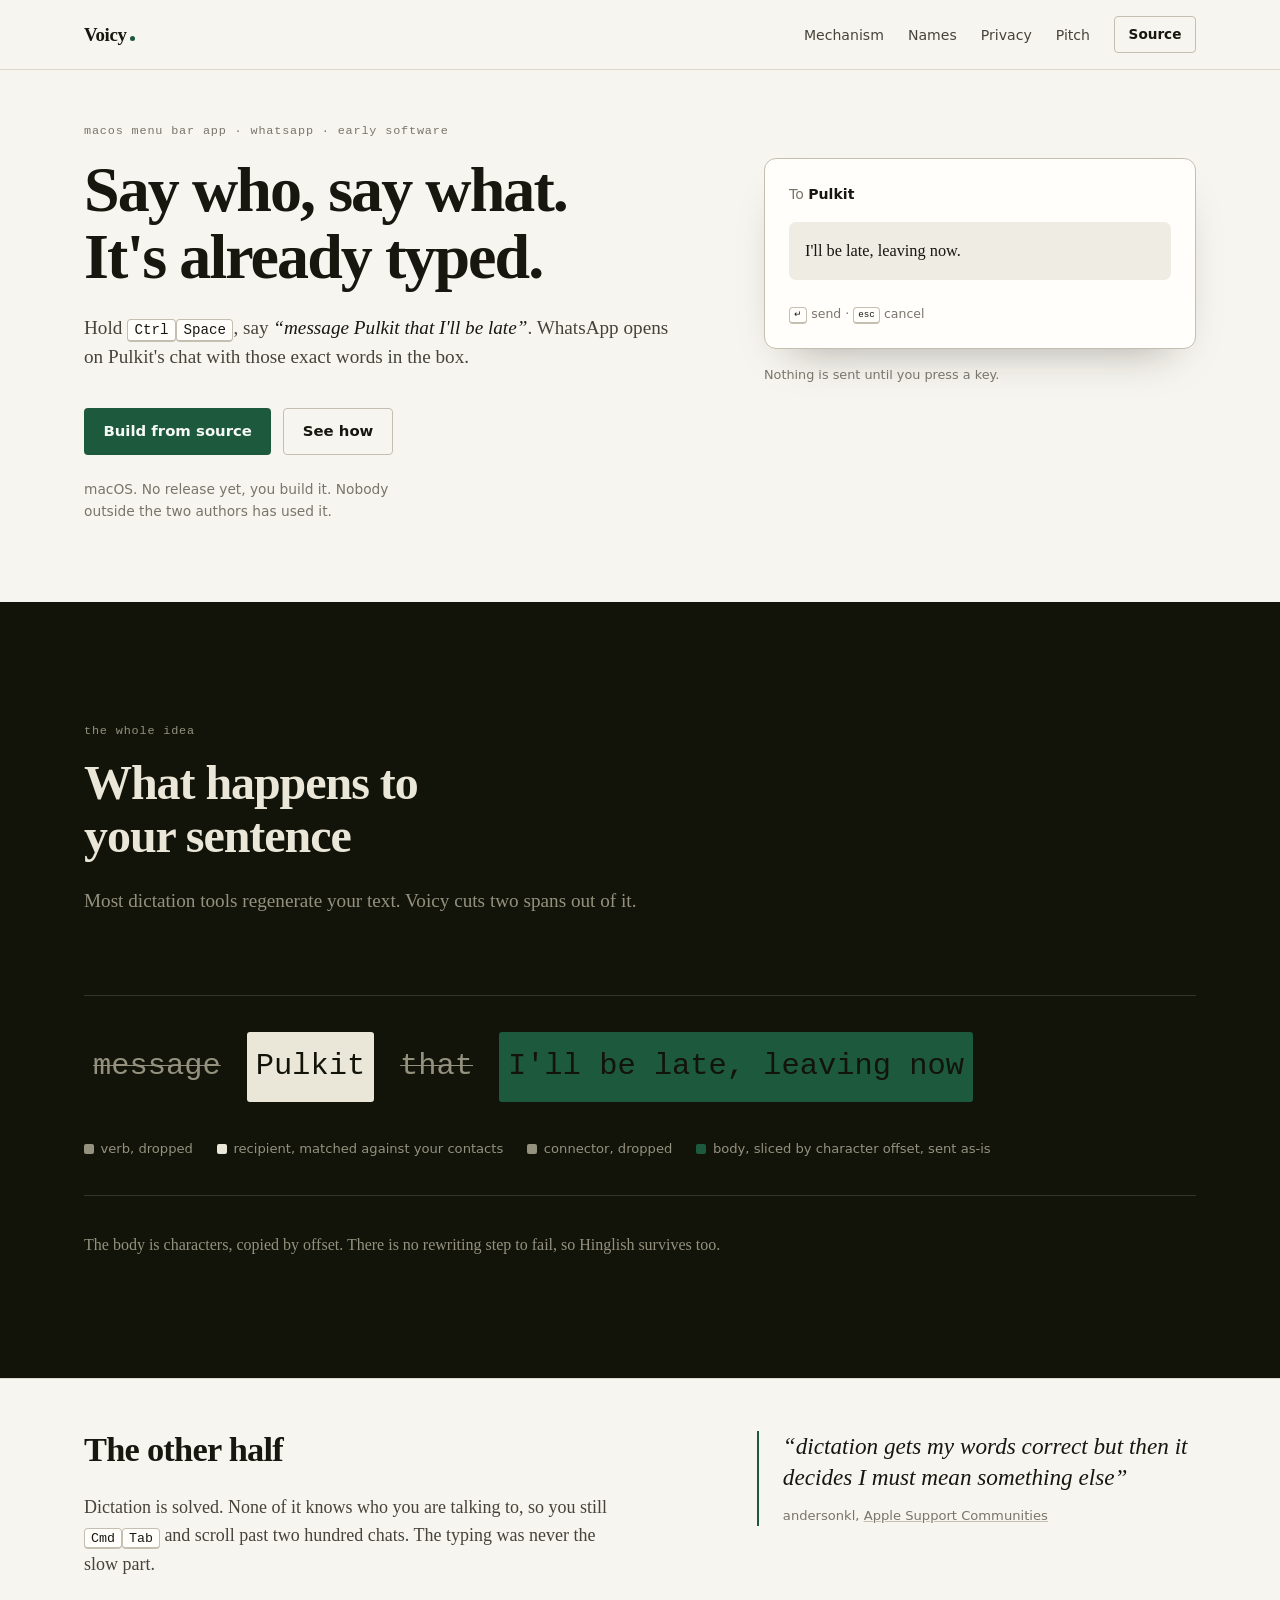
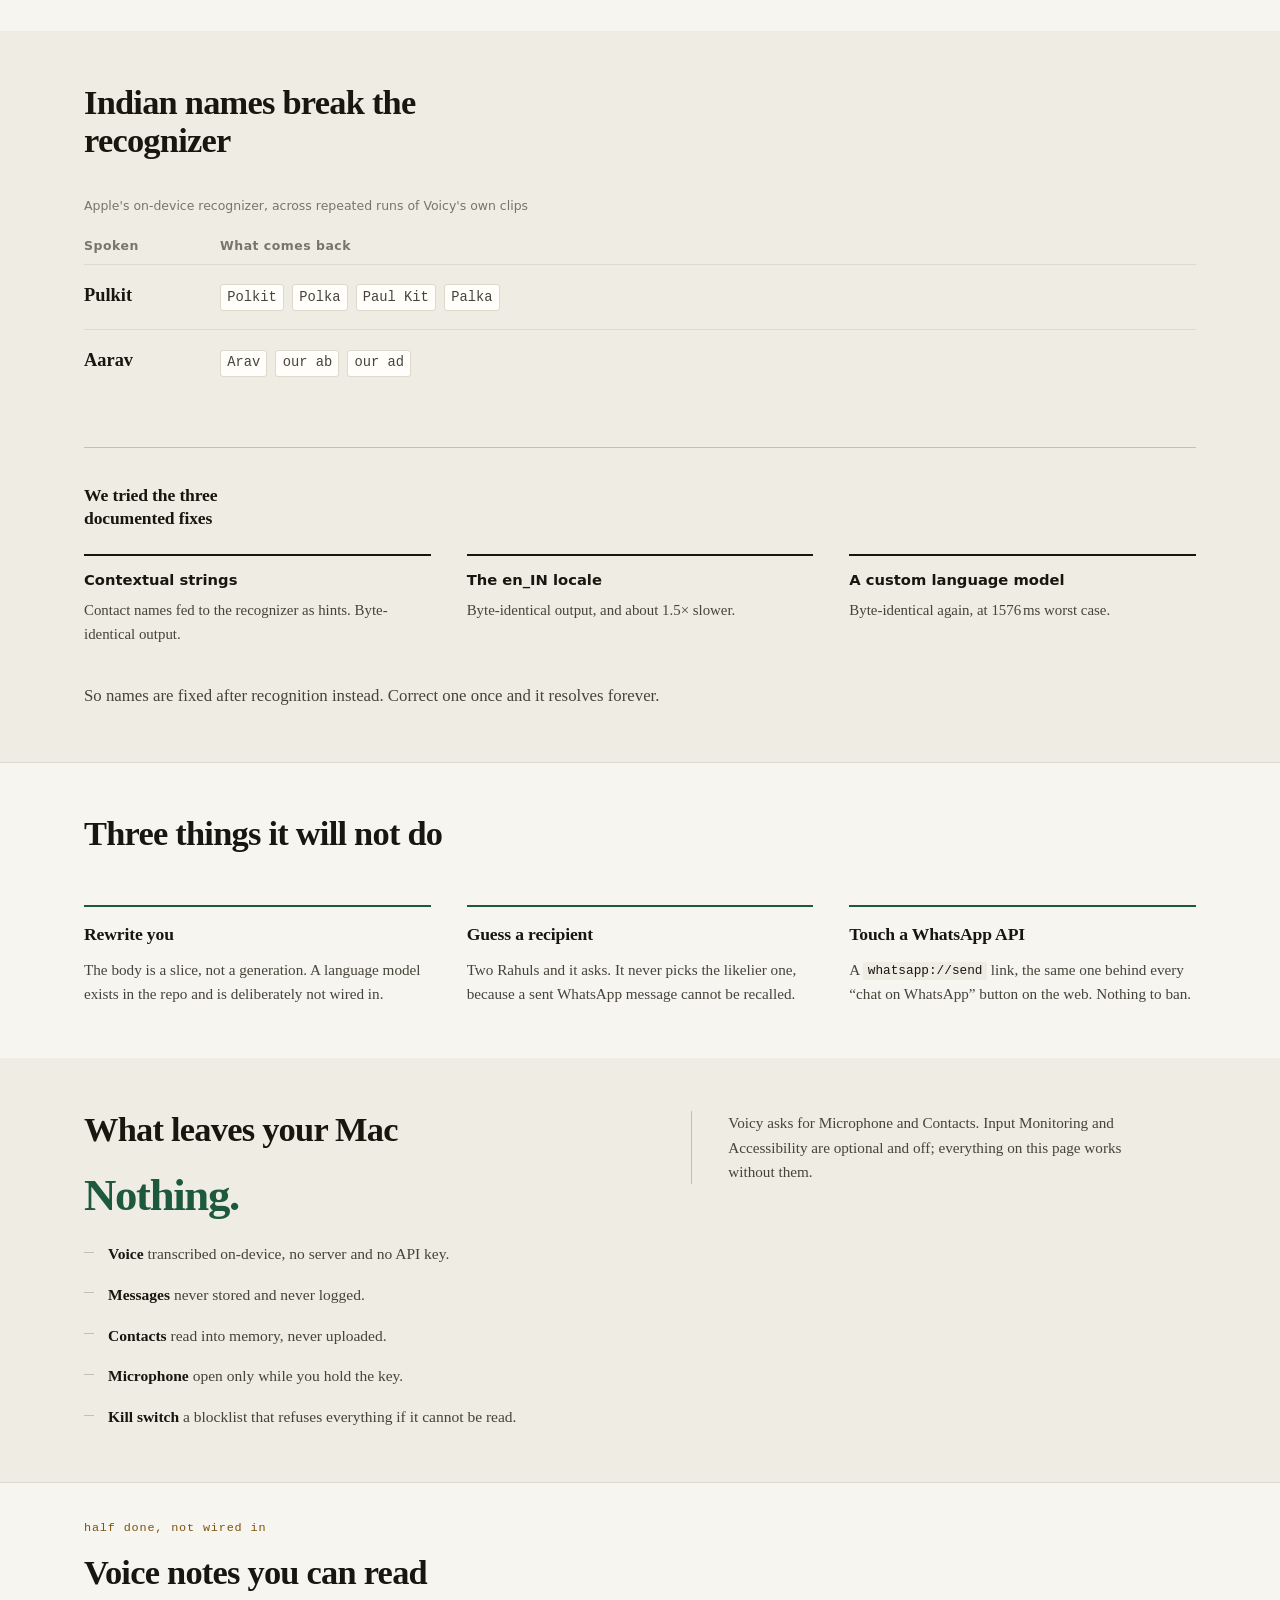
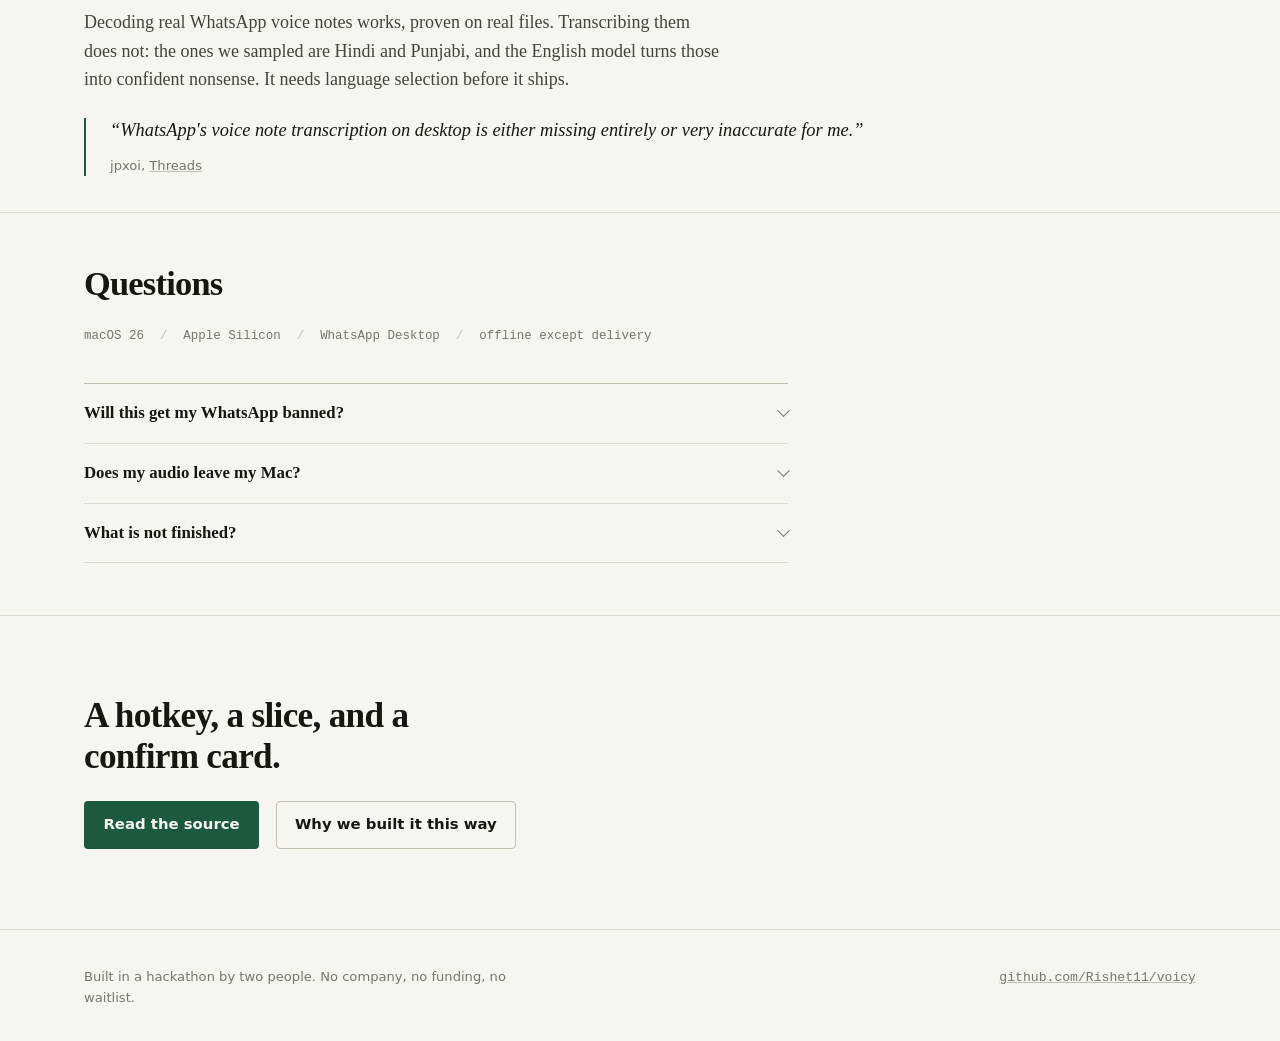
==== landing/index.html @ 2b9d2450 "landing: cut copy to budget, tighten type, harden narrow widths" ====
<!doctype html>
<html lang="en">
<head>
<meta charset="utf-8">
<meta name="viewport" content="width=device-width, initial-scale=1">
<title>Voicy: say who and what, and it is typed in WhatsApp</title>
<meta name="description" content="Hold Ctrl+Space, say who and what. WhatsApp opens with your exact words in the right chat. On-device, your words never rewritten, no WhatsApp API. macOS, open source, early.">
<link rel="stylesheet" href="styles.css">
</head>
<body>
<a class="skip-link" href="#main">Skip to main content</a>

<header class="site-header">
  <nav class="nav wrap" aria-label="Primary">
    <a class="brand" href="#top">Voicy<span class="brand-dot"></span></a>
    <ul class="nav-links">
      <li><a href="#slice">Mechanism</a></li>
      <li><a href="#names">Names</a></li>
      <li><a href="#privacy">Privacy</a></li>
      <li><a href="pitch.html">Pitch</a></li>
    </ul>
    <a class="btn btn-ghost nav-cta" href="https://github.com/Rishet11/voicy">Source</a>
  </nav>
</header>

<main id="main">

  <!-- ============ HERO ============ -->
  <section class="hero" id="top">
    <div class="wrap hero-grid">
      <div class="hero-text">
        <p class="eyebrow">macOS menu bar app &middot; WhatsApp &middot; early software</p>
        <h1>Say who, say what.<br>It's already typed.</h1>
        <p class="lede">Hold <kbd>Ctrl</kbd><kbd>Space</kbd>, say <span class="said">&ldquo;message Pulkit that I'll be late&rdquo;</span>. WhatsApp opens on Pulkit's chat with those exact words in the box.</p>
        <div class="hero-ctas">
          <a class="btn btn-primary" href="https://github.com/Rishet11/voicy">Build from source</a>
          <a class="btn btn-ghost" href="#slice">See how</a>
        </div>
        <p class="fineprint">macOS. No release yet, you build it. Nobody outside the two authors has used it.</p>
      </div>

      <figure class="hero-visual">
        <div class="card confirm-card">
          <p class="confirm-to">To <strong>Pulkit</strong></p>
          <p class="confirm-body">I'll be late, leaving now.</p>
          <p class="confirm-keys"><kbd>&crarr;</kbd> send <span aria-hidden="true">&middot;</span> <kbd>esc</kbd> cancel</p>
        </div>
        <figcaption>Nothing is sent until you press a key.</figcaption>
      </figure>
    </div>
  </section>

  <!-- ============ THE BIG ONE: the slicing mechanism ============ -->
  <section class="slice" id="slice" aria-labelledby="slice-h">
    <div class="wrap">
      <p class="eyebrow eyebrow-inv">the whole idea</p>
      <h2 id="slice-h">What happens to your sentence</h2>
      <p class="lede lede-inv">Most dictation tools regenerate your text. Voicy cuts two spans out of it.</p>

      <div class="tape" role="img" aria-label="Transcript of the spoken sentence, message Pulkit that I'll be late leaving now. The word 'message' is marked as the verb, 'Pulkit' as the recipient, 'that' as the connector, and 'I'll be late, leaving now' as the message body sliced verbatim.">
        <div class="tape-line">
          <span class="tok tok-verb">message</span>
          <span class="tok tok-name">Pulkit</span>
          <span class="tok tok-conn">that</span>
          <span class="tok tok-body">I'll be late, leaving now</span>
        </div>
        <div class="tape-legend">
          <span><i class="sw sw-verb"></i>verb, dropped</span>
          <span><i class="sw sw-name"></i>recipient, matched against your contacts</span>
          <span><i class="sw sw-conn"></i>connector, dropped</span>
          <span><i class="sw sw-body"></i>body, sliced by character offset, sent as-is</span>
        </div>
      </div>

      <p class="slice-note">The body is characters, copied by offset. There is no rewriting step to fail, so Hinglish survives too.</p>
    </div>
  </section>

  <!-- ============ Problem ============ -->
  <section class="section" id="why" aria-labelledby="why-h">
    <div class="wrap two-col">
      <div>
        <h2 id="why-h">The other half</h2>
        <p>Dictation is solved. None of it knows who you are talking to, so you still <kbd>Cmd</kbd><kbd>Tab</kbd> and scroll past two hundred chats. The typing was never the slow part.</p>
      </div>
      <blockquote class="quote">
        <p>&ldquo;dictation gets my words correct but then it decides I must mean something else&rdquo;</p>
        <cite>andersonkl, <a href="https://discussions.apple.com/thread/251793781">Apple Support Communities</a></cite>
      </blockquote>
    </div>
  </section>

  <!-- ============ Names: the honest engineering section ============ -->
  <section class="section section-paper" id="names" aria-labelledby="names-h">
    <div class="wrap">
      <h2 id="names-h">Indian names break the recognizer</h2>

      <table class="mangle">
        <caption>Apple's on-device recognizer, across repeated runs of Voicy's own clips</caption>
        <thead>
          <tr><th scope="col">Spoken</th><th scope="col">What comes back</th></tr>
        </thead>
        <tbody>
          <tr><th scope="row">Pulkit</th><td><span class="wrong">Polkit</span> <span class="wrong">Polka</span> <span class="wrong">Paul Kit</span> <span class="wrong">Palka</span></td></tr>
          <tr><th scope="row">Aarav</th><td><span class="wrong">Arav</span> <span class="wrong">our ab</span> <span class="wrong">our ad</span></td></tr>
        </tbody>
      </table>

      <div class="tried">
        <h3>We tried the three documented fixes</h3>
        <ol class="tried-list">
          <li>
            <span class="tried-name">Contextual strings</span>
            <p>Contact names fed to the recognizer as hints. Byte-identical output.</p>
          </li>
          <li>
            <span class="tried-name">The en_IN locale</span>
            <p>Byte-identical output, and about 1.5&#215; slower.</p>
          </li>
          <li>
            <span class="tried-name">A custom language model</span>
            <p>Byte-identical again, at 1576&#8239;ms worst case.</p>
          </li>
        </ol>
        <p class="tried-verdict">So names are fixed after recognition instead. Correct one once and it resolves forever.</p>
      </div>
    </div>
  </section>

  <!-- ============ Three rules ============ -->
  <section class="section" id="rules" aria-labelledby="rules-h">
    <div class="wrap">
      <h2 id="rules-h">Three things it will not do</h2>
    </div>
    <div class="wrap rules">
      <article class="rule">
        <h3>Rewrite you</h3>
        <p>The body is a slice, not a generation. A language model exists in the repo and is deliberately not wired in.</p>
      </article>
      <article class="rule">
        <h3>Guess a recipient</h3>
        <p>Two Rahuls and it asks. It never picks the likelier one, because a sent WhatsApp message cannot be recalled.</p>
      </article>
      <article class="rule">
        <h3>Touch a WhatsApp API</h3>
        <p>A <code>whatsapp://send</code> link, the same one behind every &ldquo;chat on WhatsApp&rdquo; button on the web. Nothing to ban.</p>
      </article>
    </div>
  </section>

  <!-- ============ Privacy ============ -->
  <section class="section section-paper" id="privacy" aria-labelledby="privacy-h">
    <div class="wrap two-col two-col-wide">
      <div>
        <h2 id="privacy-h">What leaves your Mac</h2>
        <p class="answer">Nothing.</p>
        <ul class="facts">
          <li><strong>Voice</strong> transcribed on-device, no server and no API key.</li>
          <li><strong>Messages</strong> never stored and never logged.</li>
          <li><strong>Contacts</strong> read into memory, never uploaded.</li>
          <li><strong>Microphone</strong> open only while you hold the key.</li>
          <li><strong>Kill switch</strong> a blocklist that refuses everything if it cannot be read.</li>
        </ul>
      </div>
      <div class="perms">
        <p class="perm-note">Voicy asks for Microphone and Contacts. Input Monitoring and Accessibility are optional and off; everything on this page works without them.</p>
      </div>
    </div>
  </section>

  <!-- ============ Voice notes: honest status ============ -->
  <section class="section section-narrow" id="voicenotes" aria-labelledby="vn-h">
    <div class="wrap">
      <p class="eyebrow eyebrow-warn">half done, not wired in</p>
      <h2 id="vn-h">Voice notes you can read</h2>
      <p>Decoding real WhatsApp voice notes works, proven on real files. Transcribing them does not: the ones we sampled are Hindi and Punjabi, and the English model turns those into confident nonsense. It needs language selection before it ships.</p>
      <blockquote class="quote quote-inline">
        <p>&ldquo;WhatsApp's voice note transcription on desktop is either missing entirely or very inaccurate for me.&rdquo;</p>
        <cite>jpxoi, <a href="https://www.threads.com/@jpxoi/post/DUEcd-7DDGL/whats-app-voice-note-transcription-on-desktop-is-either-missing-entirely-or">Threads</a></cite>
      </blockquote>
    </div>
  </section>

  <!-- ============ FAQ ============ -->
  <section class="section" id="faq" aria-labelledby="faq-h">
    <div class="wrap">
      <h2 id="faq-h">Questions</h2>
      <p class="spec"><span>macOS 26</span><span>Apple Silicon</span><span>WhatsApp Desktop</span><span>offline except delivery</span></p>
      <div class="faq">
        <details>
          <summary>Will this get my WhatsApp banned?<span class="chev" aria-hidden="true"></span></summary>
          <div class="faq-a"><p>No API is involved, so there is nothing to detect as automation. From WhatsApp's side, a person opened the app and pressed a key.</p></div>
        </details>
        <details>
          <summary>Does my audio leave my Mac?<span class="chev" aria-hidden="true"></span></summary>
          <div class="faq-a"><p>No. On-device Speech framework, no server and no upload step in the code. The repo is open, so you can check.</p></div>
        </details>
        <details>
          <summary>What is not finished?<span class="chev" aria-hidden="true"></span></summary>
          <div class="faq-a"><p>Auto-send, the ambiguous-contact picker, the edit shortcut and the hold-to-talk key have code and tests but have never been run end to end by a human. Voice notes decode but are not wired in. The <a href="pitch.html#unproven">pitch page</a> lists all of it.</p></div>
        </details>
      </div>
    </div>
  </section>

  <section class="closer">
    <div class="wrap">
      <p class="closer-line">A hotkey, a slice, and a confirm card.</p>
      <a class="btn btn-primary" href="https://github.com/Rishet11/voicy">Read the source</a>
      <a class="btn btn-ghost" href="pitch.html">Why we built it this way</a>
    </div>
  </section>
</main>

<footer class="site-footer">
  <div class="wrap footer-inner">
    <p>Built in a hackathon by two people. No company, no funding, no waitlist.</p>
    <a href="https://github.com/Rishet11/voicy">github.com/Rishet11/voicy</a>
  </div>
</footer>
</body>
</html>
---- landing/styles.css ----
/* Voicy landing + pitch
   Self-contained. No CDN, no build step, no external font files.

   The one typographic idea:
     serif  = what a person wrote or said     (ui-serif -> New York on macOS)
     mono   = what the machine heard or measured
     sans   = interface chrome only (nav, buttons, labels)
   Nothing else gets to be decorative. */

*, *::before, *::after { box-sizing: border-box; }
html { -webkit-text-size-adjust: 100%; text-size-adjust: 100%; }
body, h1, h2, h3, h4, p, figure, figcaption, blockquote, dl, dd, ol, ul { margin: 0; }
ul, ol { padding: 0; list-style: none; }
img, svg { display: block; max-width: 100%; }
a { color: inherit; text-decoration: none; }
table { border-collapse: collapse; }

/* ---------------- tokens: complete light palette on bare :root ---------------- */
:root {
  --serif: ui-serif, "New York", Iowan Old Style, Georgia, serif;
  --sans: -apple-system, BlinkMacSystemFont, "Segoe UI", system-ui, sans-serif;
  --mono: ui-monospace, SFMono-Regular, "SF Mono", Menlo, Consolas, monospace;

  --paper:      #f7f5ef;
  --paper-warm: #efece3;
  --card:       #fffefb;
  --ink:        #17160f;
  --ink-2:      #46443a;
  --ink-3:      #78756a;
  --rule:       #ddd9cd;
  --rule-2:     #c4bfb0;

  /* one accent, used for one thing: the words that came out of your mouth */
  --green:      #1d5a3d;
  --green-soft: #d9e8de;
  --on-green:   #f7f9f6;

  --amber:      #7a5410;
  --amber-soft: #f2e7d0;

  --dark:       #131409;
  --dark-2:     #1d1e12;
  --on-dark:    #eae7d9;
  --on-dark-2:  #94917f;

  --s1: .25rem; --s2: .5rem;  --s3: .75rem; --s4: 1rem;
  --s5: 1.5rem; --s6: 2.25rem; --s7: 3.25rem; --s8: 5rem; --s9: 7.5rem;

  --shell: 1160px;
  --measure: 33rem;
}

@media (prefers-color-scheme: dark) {
  :root {
    --paper:      #131409;
    --paper-warm: #191a10;
    --card:       #1e1f14;
    --ink:        #eceadd;
    --ink-2:      #bab7a7;
    --ink-3:      #8b8878;
    --rule:       #2f3023;
    --rule-2:     #454635;

    --green:      #74dda4;
    --green-soft: rgba(116, 221, 164, .14);
    --on-green:   #0b1610;

    --amber:      #dcb662;
    --amber-soft: rgba(220, 182, 98, .13);

    --dark:       #0b0c06;
    --dark-2:     #14150c;
    --on-dark:    #eae7d9;
    --on-dark-2:  #85826f;
  }
}

body {
  background: var(--paper);
  color: var(--ink);
  font-family: var(--serif);
  font-size: 18px;
  line-height: 1.6;
  -webkit-font-smoothing: antialiased;
}

.wrap {
  width: 100%;
  max-width: var(--shell);
  margin-inline: auto;
  padding-inline: var(--s5);
}

/* ---------------- type scale ---------------- */
h1, h2, h3 { font-family: var(--serif); font-weight: 600; line-height: 1.1; letter-spacing: -.015em; color: var(--ink); }

h1 { font-size: clamp(2.3rem, 5.6vw, 4rem); line-height: 1.04; letter-spacing: -.03em; }
h2 { font-size: clamp(1.6rem, 2.9vw, 2.15rem); letter-spacing: -.022em; max-width: 22ch; }
h3 { font-size: 1.1rem; letter-spacing: -.008em; line-height: 1.3; }

p { max-width: var(--measure); color: var(--ink-2); }
p + p { margin-top: var(--s4); }
strong { color: var(--ink); font-weight: 600; }
em { font-style: italic; }

.lede { font-size: clamp(1.08rem, 1.5vw, 1.3rem); line-height: 1.5; color: var(--ink-2); max-width: 38rem; }
.section-lede { font-size: 1.08rem; margin-top: var(--s4); max-width: 40rem; }

code, kbd, .mono { font-family: var(--mono); }
code { font-size: .84em; color: var(--ink); background: var(--paper-warm); padding: .1em .35em; border-radius: 3px; }

kbd {
  font-family: var(--mono); font-size: .74em; font-weight: 500;
  background: var(--card); border: 1px solid var(--rule-2);
  border-bottom-width: 2px; border-radius: 4px;
  padding: .15em .45em; color: var(--ink);
  white-space: nowrap;
}

.eyebrow {
  font-family: var(--mono); font-size: .74rem; letter-spacing: .07em;
  text-transform: lowercase; color: var(--ink-3);
  max-width: none; margin-bottom: var(--s4);
}
.eyebrow-inv { color: var(--on-dark-2); }
.eyebrow-warn { color: var(--amber); }

.said { font-style: italic; color: var(--ink); }
.fineprint { font-family: var(--sans); font-size: .86rem; line-height: 1.55; color: var(--ink-3); max-width: 36ch; }

/* ---------------- a11y ---------------- */
.skip-link {
  position: absolute; left: -9999px; top: 0; z-index: 60;
  font-family: var(--sans); font-size: .9rem; font-weight: 600;
  background: var(--green); color: var(--on-green);
  padding: var(--s2) var(--s4); border-radius: 4px;
}
.skip-link:focus-visible { left: var(--s4); top: var(--s4); }

a:focus-visible, summary:focus-visible, [tabindex]:focus-visible {
  outline: 2px solid var(--green); outline-offset: 3px; border-radius: 2px;
}
.slice a:focus-visible { outline-color: var(--on-dark); }

/* ---------------- buttons ---------------- */
.btn {
  display: inline-flex; align-items: center; justify-content: center;
  font-family: var(--sans); font-size: .93rem; font-weight: 600;
  padding: .68rem 1.15rem; border: 1px solid transparent; border-radius: 4px;
  transition: background-color .15s ease, border-color .15s ease, color .15s ease;
}
.btn-primary { background: var(--green); color: var(--on-green); }
.btn-primary:hover { background: var(--ink); color: var(--paper); }
.btn-ghost { border-color: var(--rule-2); color: var(--ink); }
.btn-ghost:hover { border-color: var(--ink); }

/* ---------------- header ---------------- */
.site-header { border-bottom: 1px solid var(--rule); background: var(--paper); }
.nav { display: flex; align-items: center; gap: var(--s5); padding-block: var(--s4); }
.brand {
  font-family: var(--serif); font-weight: 600; font-size: 1.18rem;
  letter-spacing: -.02em; margin-right: auto; display: inline-flex; align-items: baseline; gap: .2em;
}
.brand-dot { width: 5px; height: 5px; border-radius: 50%; background: var(--green); display: inline-block; }
.nav-links { display: flex; gap: var(--s5); }
.nav-links a { font-family: var(--sans); font-size: .88rem; color: var(--ink-2); }
.nav-links a:hover { color: var(--ink); }
.nav-cta { padding: .42rem .85rem; font-size: .85rem; }

@media (max-width: 860px) { .nav-links { display: none; } }

/* ---------------- hero ---------------- */
.hero { padding-block: var(--s7) var(--s8); }
.hero-grid { display: grid; grid-template-columns: minmax(0, 1.25fr) minmax(0, .9fr); gap: var(--s8); align-items: start; }
.hero h1 { margin-bottom: var(--s5); }
.hero .lede { margin-bottom: var(--s6); }
.hero-ctas { display: flex; gap: var(--s3); flex-wrap: wrap; margin-bottom: var(--s5); }

.hero-visual { padding-top: var(--s6); }
.hero-visual figcaption {
  font-family: var(--sans); font-size: .8rem; color: var(--ink-3);
  margin-top: var(--s4); max-width: 30ch;
}

.card {
  background: var(--card);
  border: 1px solid var(--rule-2);
  border-radius: 12px;
  box-shadow: 0 22px 44px -26px rgba(20,21,15,.4);
  padding: var(--s5);
}
.confirm-to {
  font-family: var(--sans); font-size: .88rem; color: var(--ink-3);
  margin-bottom: var(--s3); max-width: none;
}
.confirm-to strong { color: var(--ink); font-weight: 600; }
.confirm-body {
  font-family: var(--serif); font-size: 1.02rem; color: var(--ink);
  background: var(--paper-warm); border-radius: 7px;
  padding: var(--s4); margin-bottom: var(--s5); max-width: none;
}
.confirm-keys {
  font-family: var(--sans); font-size: .78rem; color: var(--ink-3); max-width: none;
}

@media (max-width: 900px) {
  .hero { padding-block: var(--s7) var(--s8); }
  .hero-grid { grid-template-columns: 1fr; gap: var(--s6); }
  .hero-visual { padding-top: 0; max-width: 420px; }
}

/* ---------------- the slice: the one oversized section ---------------- */
.slice {
  background: var(--dark);
  color: var(--on-dark);
  padding-block: var(--s9);
}
.slice h2 { color: var(--on-dark); max-width: 16ch; font-size: clamp(1.9rem, 4vw, 3rem); }
.slice .lede-inv { color: var(--on-dark-2); margin-top: var(--s5); }

.tape {
  margin-top: var(--s8);
  border-top: 1px solid rgba(255,255,255,.14);
  border-bottom: 1px solid rgba(255,255,255,.14);
  padding-block: var(--s6);
}
.tape-line {
  font-family: var(--mono);
  font-size: clamp(1rem, 2.7vw, 1.9rem);
  line-height: 2.1;
  display: flex; flex-wrap: wrap; gap: .55em;
}
.tok { position: relative; padding: .1em .3em; border-radius: 3px; white-space: nowrap; }
.tok-body { white-space: normal; }
.tok-verb, .tok-conn { color: var(--on-dark-2); text-decoration: line-through; text-decoration-thickness: 1px; }
.tok-name { color: var(--dark); background: var(--on-dark); }
.tok-body { color: var(--dark); background: var(--green); }

.tape-legend {
  display: flex; flex-wrap: wrap; gap: var(--s3) var(--s5);
  margin-top: var(--s6);
  font-family: var(--sans); font-size: .82rem; color: var(--on-dark-2);
}
.tape-legend span { display: inline-flex; align-items: center; gap: .5em; }
.sw { width: 10px; height: 10px; border-radius: 2px; flex: none; }
.sw-verb, .sw-conn { background: var(--on-dark-2); }
.sw-name { background: var(--on-dark); }
.sw-body { background: var(--green); }

.slice-note { color: var(--on-dark-2); margin-top: var(--s6); max-width: 46rem; font-size: 1rem; }

/* the only motion on the page: the body span filling in, once, because that is
   literally what the section is describing */
@media (prefers-reduced-motion: no-preference) {
  .tok-body { animation: fill .55s cubic-bezier(.2,.7,.3,1) .25s both; }
  @keyframes fill {
    from { background-size: 0% 100%; }
    to   { background-size: 100% 100%; }
  }
  .tok-body {
    background: linear-gradient(var(--green), var(--green)) left center / 100% 100% no-repeat;
  }
}

@media (max-width: 700px) {
  .slice { padding-block: var(--s8); }
  .tape-line { line-height: 1.9; }
}

/* ---------------- generic sections ---------------- */
.section { padding-block: var(--s7); border-top: 1px solid var(--rule); }
.section-paper { background: var(--paper-warm); border-top-color: transparent; }
.section-narrow { padding-block: var(--s6); }
.section-narrow p { max-width: 40rem; }
.section-narrow h2 { margin-bottom: var(--s4); }

.two-col { display: grid; grid-template-columns: minmax(0, 1.35fr) minmax(0, 1fr); gap: var(--s8); align-items: start; }
.two-col-wide { grid-template-columns: minmax(0, 1.1fr) minmax(0, 1fr); gap: var(--s7); }
.two-col h2 { margin-bottom: var(--s5); }

@media (max-width: 860px) { .two-col, .two-col-wide { grid-template-columns: 1fr; gap: var(--s6); } }

/* ---------------- quote (exactly one on the page) ---------------- */
.quote { border-left: 2px solid var(--green); padding-left: var(--s5); }
.quote p {
  font-family: var(--serif); font-style: italic;
  font-size: clamp(1.15rem, 2vw, 1.45rem); line-height: 1.35;
  color: var(--ink); max-width: none;
}
.quote cite {
  display: block; margin-top: var(--s3); font-style: normal;
  font-family: var(--sans); font-size: .82rem; color: var(--ink-3);
}
.quote cite a { text-decoration: underline; text-decoration-color: var(--rule-2); }
.quote cite a:hover { color: var(--green); }

/* ---------------- names section ---------------- */
.mangle { width: 100%; margin-top: var(--s6); font-size: .98rem; }
.mangle caption {
  text-align: left; font-family: var(--sans); font-size: .78rem;
  color: var(--ink-3); margin-bottom: var(--s3);
}
.mangle th, .mangle td { text-align: left; padding: var(--s4) var(--s4) var(--s4) 0; border-bottom: 1px solid var(--rule); vertical-align: baseline; }
.mangle thead th { font-family: var(--sans); font-size: .78rem; font-weight: 600; letter-spacing: .04em; color: var(--ink-3); padding-block: var(--s2); }
.mangle tbody th { font-family: var(--serif); font-weight: 600; font-size: 1.15rem; width: 8.5rem; color: var(--ink); }
.wrong {
  display: inline-block; font-family: var(--mono); font-size: .86rem;
  color: var(--ink-2); background: var(--paper);
  border: 1px solid var(--rule); border-radius: 3px;
  padding: .12em .45em; margin: .15em .3em .15em 0;
}
.section-paper .wrong { background: var(--card); }
/* used by pitch.html */
.mangle-note { margin-top: var(--s4); font-size: .95rem; color: var(--ink-3); max-width: 42rem; }
.mangle tbody tr:last-child th, .mangle tbody tr:last-child td { border-bottom: 0; }
.tried { margin-top: var(--s7); border-top: 1px solid var(--rule-2); padding-top: var(--s6); }
.tried h3 { max-width: 24ch; margin-bottom: var(--s5); }
.tried-list { display: grid; grid-template-columns: repeat(3, minmax(0, 1fr)); gap: var(--s6); }
.tried-list li { border-top: 2px solid var(--ink); padding-top: var(--s3); }
.tried-name { display: block; font-family: var(--sans); font-size: .92rem; font-weight: 600; margin-bottom: var(--s2); }
.tried-list p { font-size: .93rem; max-width: none; }
.tried-verdict { margin-top: var(--s6); font-size: 1.05rem; max-width: 44rem; }

@media (max-width: 860px) { .tried-list { grid-template-columns: 1fr; gap: var(--s5); } }

/* ---------------- rules ---------------- */
.rules { display: grid; grid-template-columns: repeat(3, minmax(0, 1fr)); gap: var(--s6); margin-top: var(--s7); }
.rule { border-top: 2px solid var(--green); padding-top: var(--s4); }
.rule h3 { margin-bottom: var(--s3); }
.rule p { font-size: .95rem; max-width: none; }

@media (max-width: 860px) { .rules { grid-template-columns: 1fr; gap: var(--s5); } }

/* ---------------- privacy ---------------- */
.answer {
  font-family: var(--serif); font-size: clamp(2rem, 4vw, 2.8rem);
  font-weight: 600; letter-spacing: -.03em; color: var(--green);
  margin-block: var(--s5) var(--s5); line-height: 1;
}
.facts { display: flex; flex-direction: column; gap: var(--s4); }
.facts li { font-size: .97rem; color: var(--ink-2); max-width: var(--measure); padding-left: var(--s5); position: relative; }
.facts li::before { content: ""; position: absolute; left: 0; top: .62em; width: 10px; height: 1px; background: var(--rule-2); }
.facts strong { display: inline; color: var(--ink); }

.perms { border-left: 1px solid var(--rule-2); padding-left: var(--s6); }
.perm-note { font-size: .95rem; color: var(--ink-2); max-width: 26rem; }

@media (max-width: 860px) { .perms { border-left: 0; border-top: 1px solid var(--rule-2); padding-left: 0; padding-top: var(--s5); } }

/* ---------------- voice notes ---------------- */
/* the second sourced quote, at supporting size rather than display size */
.quote-inline { margin-top: var(--s5); }
.quote-inline p { font-size: clamp(1rem, 1.6vw, 1.15rem); }

/* one-line spec strip, replaces three FAQ rows */
.spec {
  display: flex; flex-wrap: wrap; gap: var(--s2) var(--s4);
  margin-top: var(--s5); max-width: none;
  font-family: var(--mono); font-size: .78rem; color: var(--ink-3);
}
.spec span { display: inline-flex; align-items: center; }
.spec span + span::before { content: "/"; margin-right: var(--s4); color: var(--rule-2); }

/* ---------------- faq ---------------- */
.faq { margin-top: var(--s6); max-width: 44rem; border-top: 1px solid var(--rule-2); }
.faq details { border-bottom: 1px solid var(--rule); }
.faq summary {
  cursor: pointer; list-style: none;
  display: flex; align-items: center; justify-content: space-between; gap: var(--s4);
  padding-block: var(--s4);
  font-family: var(--serif); font-weight: 600; font-size: 1.05rem; color: var(--ink);
}
.faq summary::-webkit-details-marker { display: none; }
.chev {
  flex: none; width: 9px; height: 9px; border-right: 1.5px solid var(--ink-3); border-bottom: 1.5px solid var(--ink-3);
  transform: rotate(45deg) translate(-2px, -2px); transition: transform .18s ease;
}
.faq details[open] .chev { transform: rotate(-135deg) translate(-2px, -2px); }
.faq-a { padding-bottom: var(--s5); }
.faq-a p { font-size: .97rem; max-width: 42rem; }
.faq-a a { text-decoration: underline; text-decoration-color: var(--rule-2); }
.faq-a a:hover { color: var(--green); }

/* ---------------- closer ---------------- */
.closer { border-top: 1px solid var(--rule); padding-block: var(--s8); }
.closer-line {
  font-family: var(--serif); font-size: clamp(1.5rem, 3vw, 2.2rem);
  font-weight: 600; letter-spacing: -.02em; color: var(--ink);
  max-width: 22ch; margin-bottom: var(--s5); line-height: 1.15;
}
.closer .btn + .btn { margin-left: var(--s3); }

/* ---------------- footer ---------------- */
.site-footer { border-top: 1px solid var(--rule); padding-block: var(--s6); }
.footer-inner { display: flex; justify-content: space-between; align-items: baseline; gap: var(--s5); flex-wrap: wrap; }
.site-footer p { font-family: var(--sans); font-size: .82rem; color: var(--ink-3); max-width: 52ch; }
.site-footer a { font-family: var(--mono); font-size: .82rem; color: var(--ink-3); text-decoration: underline; text-decoration-color: var(--rule-2); }
.site-footer a:hover { color: var(--ink); }

/* ================= pitch page ================= */
.pitch-hero { padding-block: var(--s8) var(--s7); border-bottom: 1px solid var(--rule); }
.pitch-hero h1 { max-width: 18ch; margin-bottom: var(--s5); }
.pitch-hero .lede { max-width: 42rem; }

.pitch-body { padding-block: var(--s7); }
.pitch-block { padding-block: var(--s7); border-top: 1px solid var(--rule); }
.pitch-block:first-child { border-top: 0; padding-top: 0; }
.pitch-block h2 { font-size: clamp(1.4rem, 2.6vw, 2rem); margin-bottom: var(--s5); }
.pitch-block h3 { font-size: 1.05rem; margin-bottom: var(--s2); }
.pitch-block p { max-width: 42rem; }

.pitch-nav {
  position: sticky; top: 0; z-index: 20;
  background: var(--paper); border-bottom: 1px solid var(--rule);
}
.pitch-nav .wrap { display: flex; align-items: center; gap: var(--s5); padding-block: var(--s3); flex-wrap: wrap; }
.pitch-nav a { font-family: var(--sans); font-size: .85rem; color: var(--ink-3); }
.pitch-nav a:hover, .pitch-nav a.here { color: var(--ink); }
.pitch-nav .back { margin-right: auto; font-weight: 600; color: var(--ink); }

.one-line {
  font-family: var(--serif); font-size: clamp(1.3rem, 2.8vw, 1.9rem);
  line-height: 1.3; letter-spacing: -.02em; color: var(--ink);
  max-width: 26ch; border-left: 2px solid var(--green); padding-left: var(--s5);
}

.beats { counter-reset: beat; display: grid; grid-template-columns: repeat(3, minmax(0, 1fr)); gap: var(--s6); margin-top: var(--s5); }
.beats li { counter-increment: beat; border-top: 1px solid var(--rule-2); padding-top: var(--s4); }
.beats li::before {
  content: counter(beat); display: block;
  font-family: var(--mono); font-size: .8rem; color: var(--green); margin-bottom: var(--s3);
}
.beats p { font-size: .95rem; max-width: none; }
.beats strong { display: block; margin-bottom: var(--s2); }

@media (max-width: 860px) { .beats { grid-template-columns: 1fr; gap: var(--s5); } }

.ledger { width: 100%; margin-top: var(--s5); font-size: .95rem; }
.ledger caption { text-align: left; font-family: var(--sans); font-size: .78rem; color: var(--ink-3); margin-bottom: var(--s3); }
.ledger th, .ledger td { text-align: left; vertical-align: baseline; padding: var(--s3) var(--s5) var(--s3) 0; border-bottom: 1px solid var(--rule); }
.ledger thead th { font-family: var(--sans); font-size: .78rem; font-weight: 600; color: var(--ink-3); }
.ledger tbody th { font-family: var(--sans); font-weight: 600; color: var(--ink); width: 32%; }
.ledger td { color: var(--ink-2); }
.ledger .num { font-family: var(--mono); color: var(--ink); white-space: nowrap; }

@media (max-width: 700px) {
  .ledger, .ledger thead, .ledger tbody, .ledger tr, .ledger th, .ledger td { display: block; width: auto; }
  .ledger thead { display: none; }
  .ledger tr { border-bottom: 1px solid var(--rule); padding-block: var(--s3); }
  .ledger th, .ledger td { border: 0; padding: 0 0 var(--s1); }
}

.didnt { display: grid; grid-template-columns: repeat(2, minmax(0, 1fr)); gap: var(--s5) var(--s6); margin-top: var(--s5); }
.didnt li { border-top: 1px solid var(--rule-2); padding-top: var(--s3); }
.didnt p { font-size: .93rem; max-width: none; }

@media (max-width: 700px) { .didnt { grid-template-columns: 1fr; } }

.unproven { margin-top: var(--s5); display: flex; flex-direction: column; gap: var(--s4); }
.unproven li {
  padding-left: var(--s6); position: relative;
  font-size: .97rem; color: var(--ink-2); max-width: 42rem;
}
.unproven li::before {
  content: "unproven"; position: absolute; left: 0; top: .28em;
  font-family: var(--mono); font-size: .6rem; letter-spacing: .05em;
  color: var(--amber); background: var(--amber-soft);
  padding: .15em .35em; border-radius: 3px;
}
.unproven strong { display: block; }

/* ---------------- narrow viewport hardening ---------------- */
@media (max-width: 520px) {
  body { font-size: 17px; }
  .wrap { padding-inline: var(--s4); }
  .hero { padding-block: var(--s6) var(--s7); }
  .section { padding-block: var(--s6); }
  .slice { padding-block: var(--s7); }
  .tape { margin-top: var(--s6); padding-block: var(--s5); }
  .tape-line { font-size: 1rem; gap: .4em; }
  .hero-ctas .btn { width: 100%; }
  .closer .btn { width: 100%; }
  .closer .btn + .btn { margin-left: 0; margin-top: var(--s3); }
  .mangle tbody th { width: 6rem; }
  .card { padding: var(--s4); }
  .facts li { padding-left: var(--s4); }
  .unproven li { padding-left: 0; padding-top: 1.6em; }
}

/* ---------------- reduced motion ---------------- */
@media (prefers-reduced-motion: reduce) {
  *, *::before, *::after {
    animation-duration: .001ms !important;
    animation-iteration-count: 1 !important;
    transition-duration: .001ms !important;
    scroll-behavior: auto !important;
  }
}
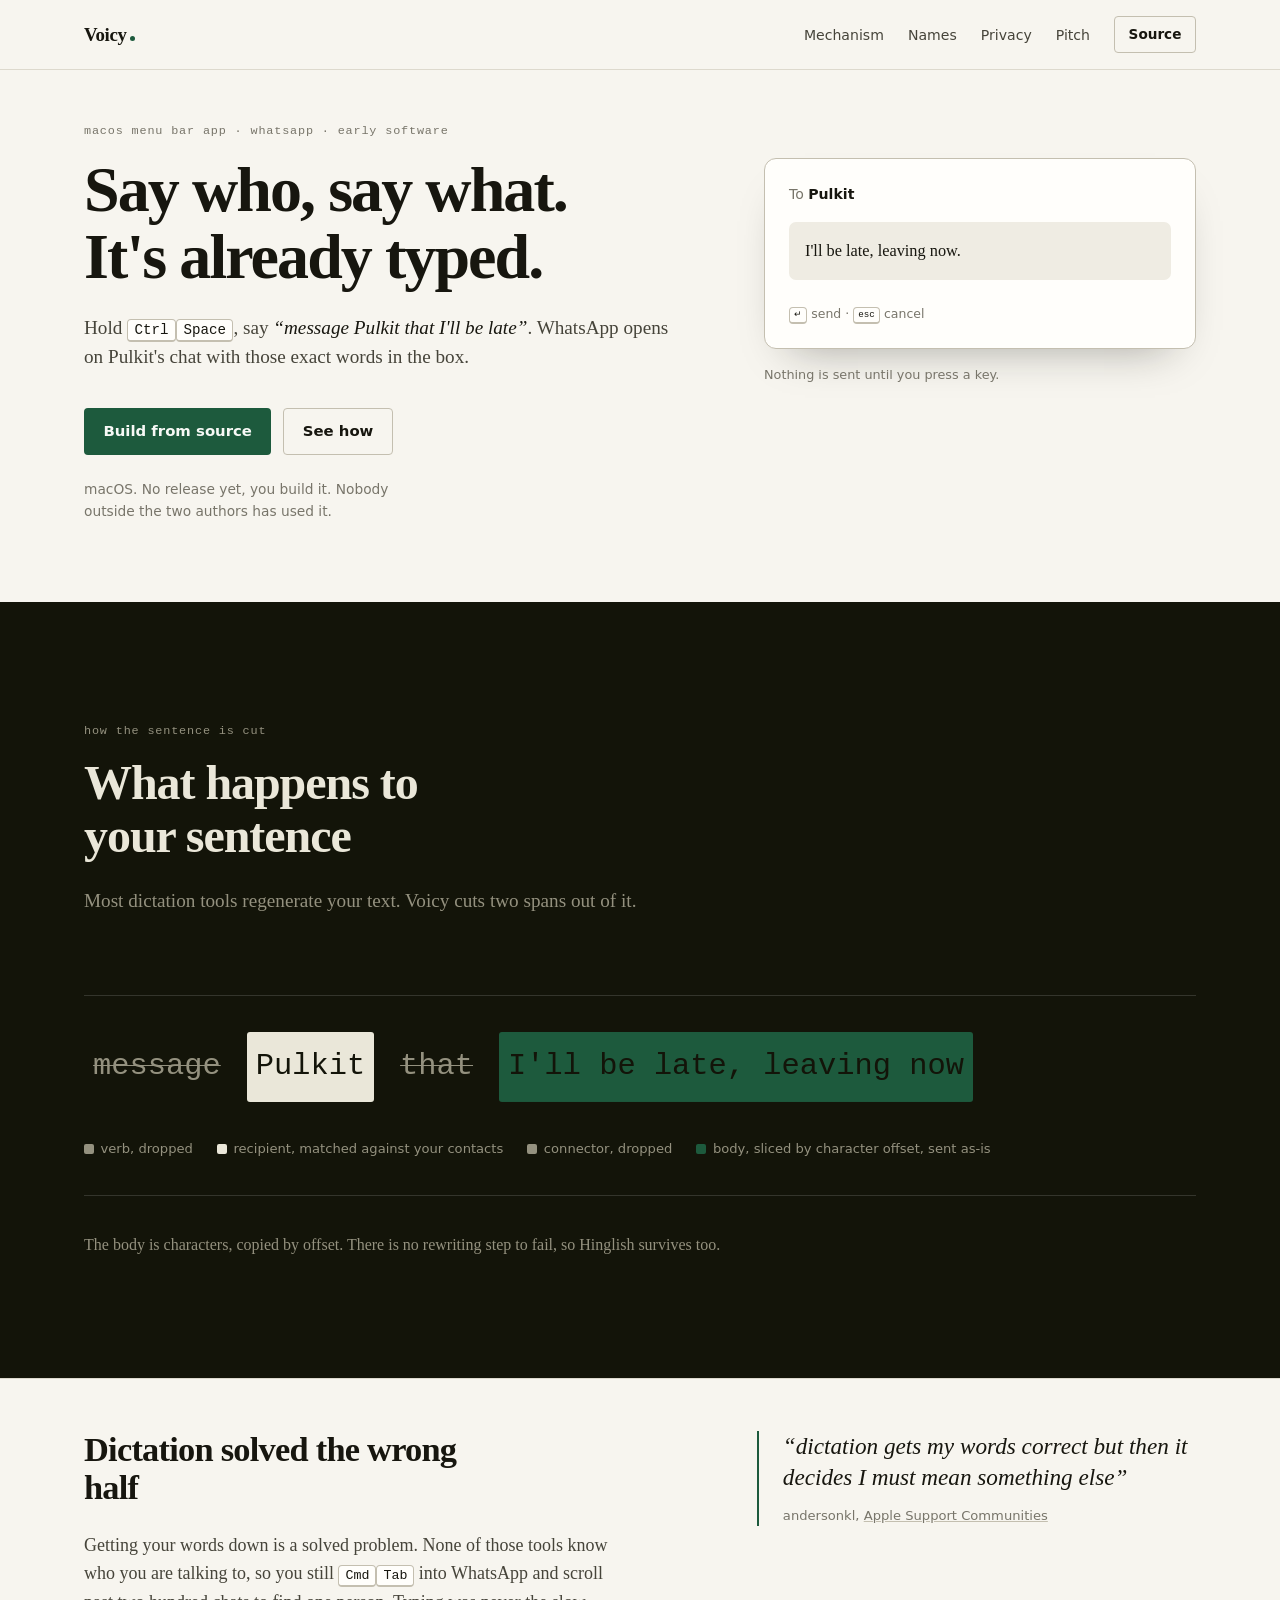
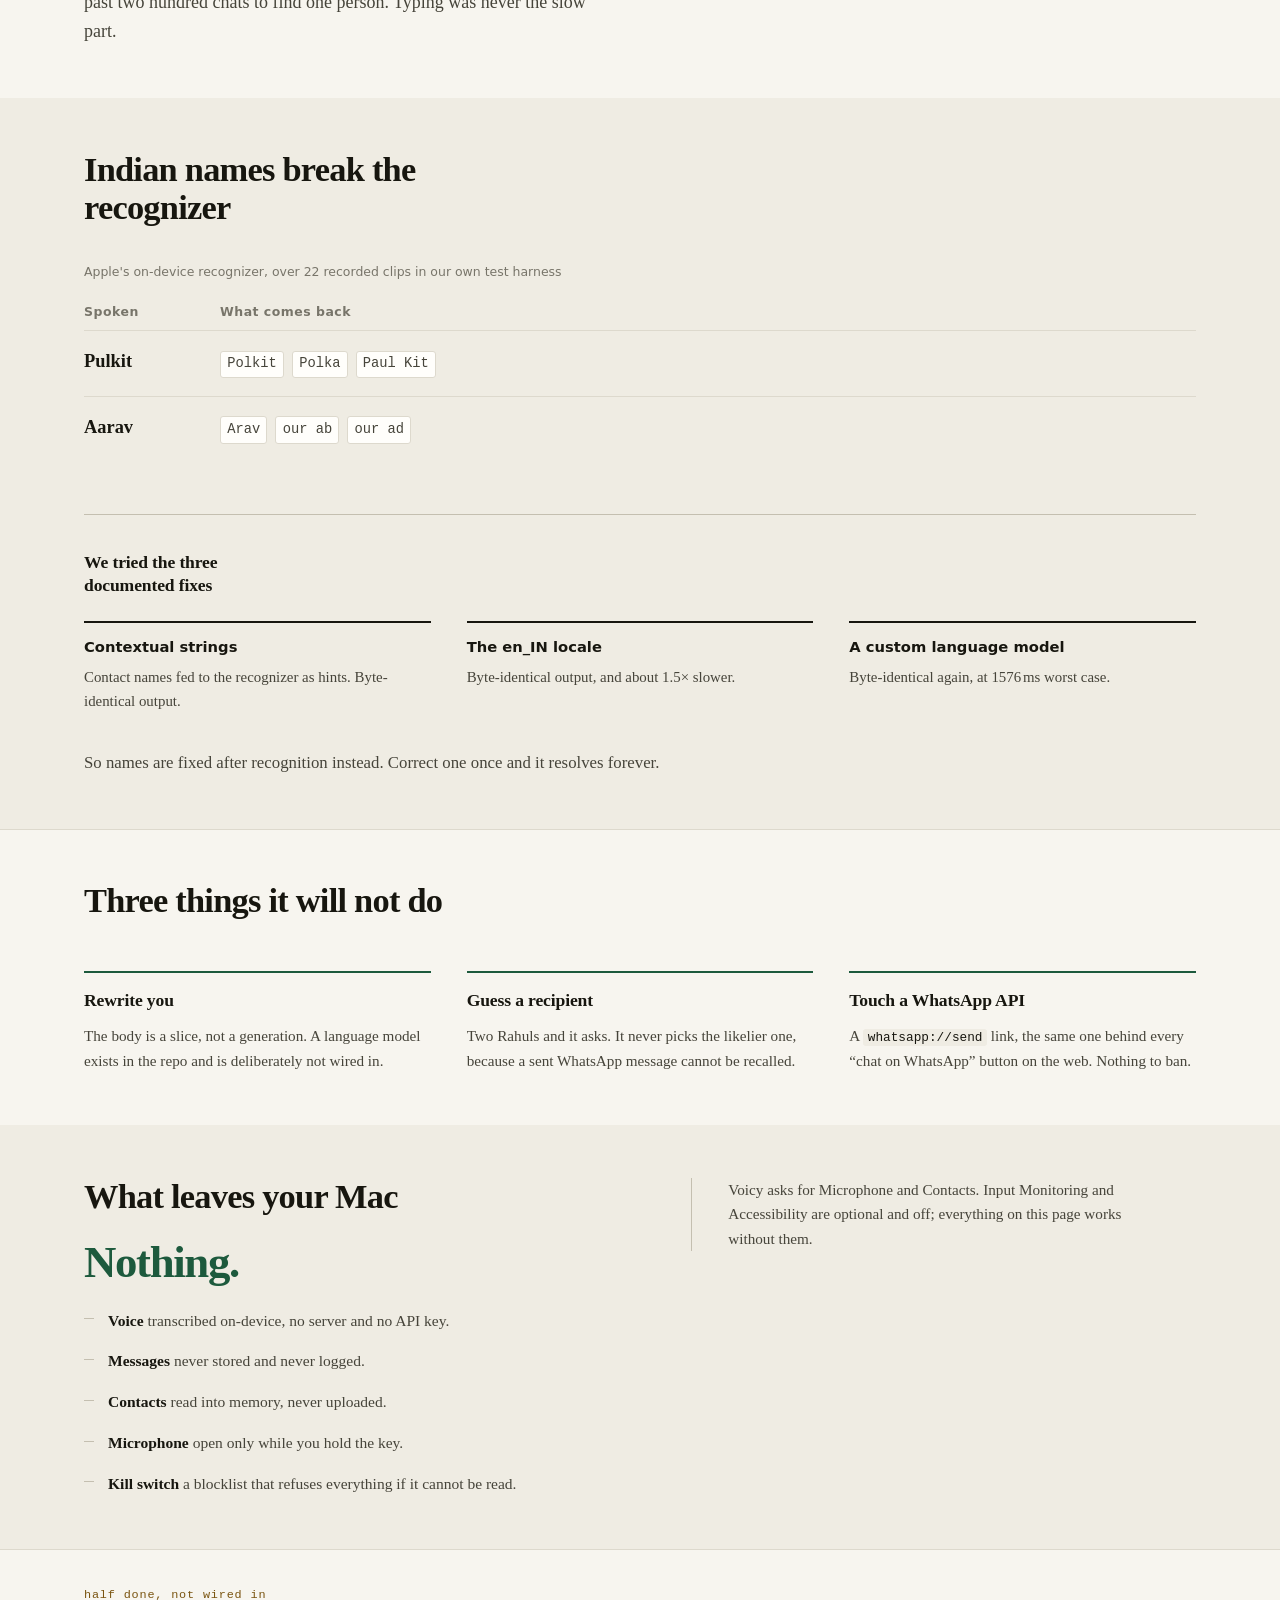
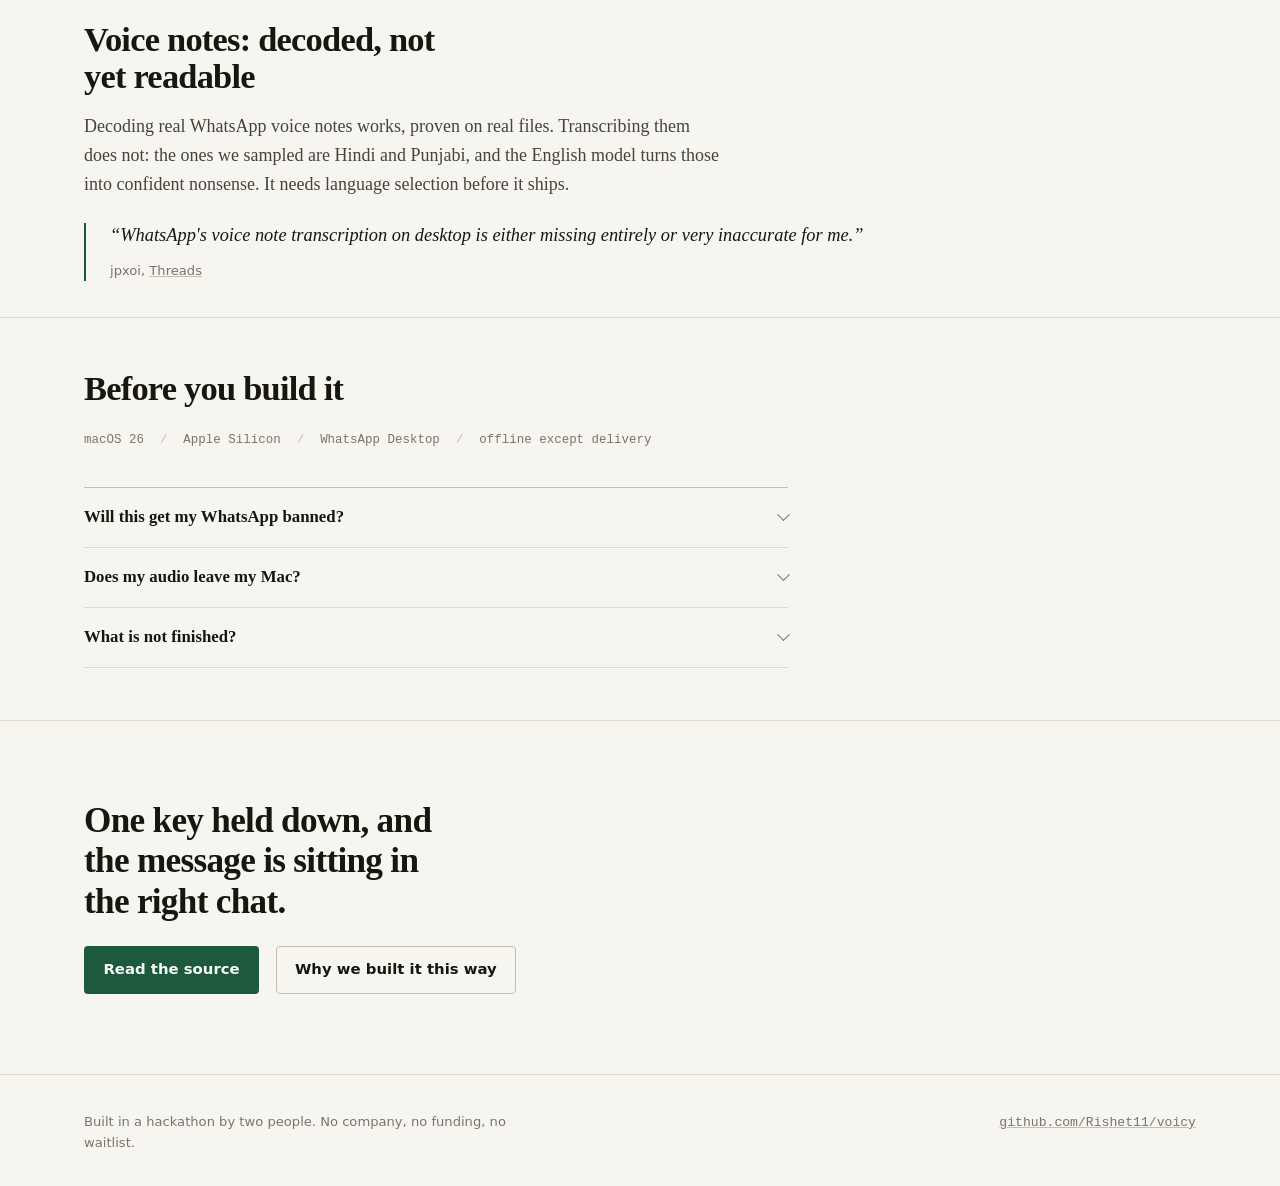
==== commit 48eaef7a: "landing: cut remaining ai tells, drop unsupported palka mangle" ====
--- a/landing/index.html
+++ b/landing/index.html
@@ -3,7 +3,7 @@
 <head>
 <meta charset="utf-8">
 <meta name="viewport" content="width=device-width, initial-scale=1">
-<title>Voicy: say who and what, and it is typed in WhatsApp</title>
+<title>Voicy: say who and what, and WhatsApp is already typed</title>
 <meta name="description" content="Hold Ctrl+Space, say who and what. WhatsApp opens with your exact words in the right chat. On-device, your words never rewritten, no WhatsApp API. macOS, open source, early.">
 <link rel="stylesheet" href="styles.css">
 </head>
@@ -53,7 +53,7 @@
   <!-- ============ THE BIG ONE: the slicing mechanism ============ -->
   <section class="slice" id="slice" aria-labelledby="slice-h">
     <div class="wrap">
-      <p class="eyebrow eyebrow-inv">the whole idea</p>
+      <p class="eyebrow eyebrow-inv">how the sentence is cut</p>
       <h2 id="slice-h">What happens to your sentence</h2>
       <p class="lede lede-inv">Most dictation tools regenerate your text. Voicy cuts two spans out of it.</p>
 
@@ -80,8 +80,8 @@
   <section class="section" id="why" aria-labelledby="why-h">
     <div class="wrap two-col">
       <div>
-        <h2 id="why-h">The other half</h2>
-        <p>Dictation is solved. None of it knows who you are talking to, so you still <kbd>Cmd</kbd><kbd>Tab</kbd> and scroll past two hundred chats. The typing was never the slow part.</p>
+        <h2 id="why-h">Dictation solved the wrong half</h2>
+        <p>Getting your words down is a solved problem. None of those tools know who you are talking to, so you still <kbd>Cmd</kbd><kbd>Tab</kbd> into WhatsApp and scroll past two hundred chats to find one person. Typing was never the slow part.</p>
       </div>
       <blockquote class="quote">
         <p>&ldquo;dictation gets my words correct but then it decides I must mean something else&rdquo;</p>
@@ -96,12 +96,12 @@
       <h2 id="names-h">Indian names break the recognizer</h2>
 
       <table class="mangle">
-        <caption>Apple's on-device recognizer, across repeated runs of Voicy's own clips</caption>
+        <caption>Apple's on-device recognizer, over 22 recorded clips in our own test harness</caption>
         <thead>
           <tr><th scope="col">Spoken</th><th scope="col">What comes back</th></tr>
         </thead>
         <tbody>
-          <tr><th scope="row">Pulkit</th><td><span class="wrong">Polkit</span> <span class="wrong">Polka</span> <span class="wrong">Paul Kit</span> <span class="wrong">Palka</span></td></tr>
+          <tr><th scope="row">Pulkit</th><td><span class="wrong">Polkit</span> <span class="wrong">Polka</span> <span class="wrong">Paul Kit</span></td></tr>
           <tr><th scope="row">Aarav</th><td><span class="wrong">Arav</span> <span class="wrong">our ab</span> <span class="wrong">our ad</span></td></tr>
         </tbody>
       </table>
@@ -172,7 +172,7 @@
   <section class="section section-narrow" id="voicenotes" aria-labelledby="vn-h">
     <div class="wrap">
       <p class="eyebrow eyebrow-warn">half done, not wired in</p>
-      <h2 id="vn-h">Voice notes you can read</h2>
+      <h2 id="vn-h">Voice notes: decoded, not yet readable</h2>
       <p>Decoding real WhatsApp voice notes works, proven on real files. Transcribing them does not: the ones we sampled are Hindi and Punjabi, and the English model turns those into confident nonsense. It needs language selection before it ships.</p>
       <blockquote class="quote quote-inline">
         <p>&ldquo;WhatsApp's voice note transcription on desktop is either missing entirely or very inaccurate for me.&rdquo;</p>
@@ -184,7 +184,7 @@
   <!-- ============ FAQ ============ -->
   <section class="section" id="faq" aria-labelledby="faq-h">
     <div class="wrap">
-      <h2 id="faq-h">Questions</h2>
+      <h2 id="faq-h">Before you build it</h2>
       <p class="spec"><span>macOS 26</span><span>Apple Silicon</span><span>WhatsApp Desktop</span><span>offline except delivery</span></p>
       <div class="faq">
         <details>
@@ -205,7 +205,7 @@
 
   <section class="closer">
     <div class="wrap">
-      <p class="closer-line">A hotkey, a slice, and a confirm card.</p>
+      <p class="closer-line">One key held down, and the message is sitting in the right chat.</p>
       <a class="btn btn-primary" href="https://github.com/Rishet11/voicy">Read the source</a>
       <a class="btn btn-ghost" href="pitch.html">Why we built it this way</a>
     </div>
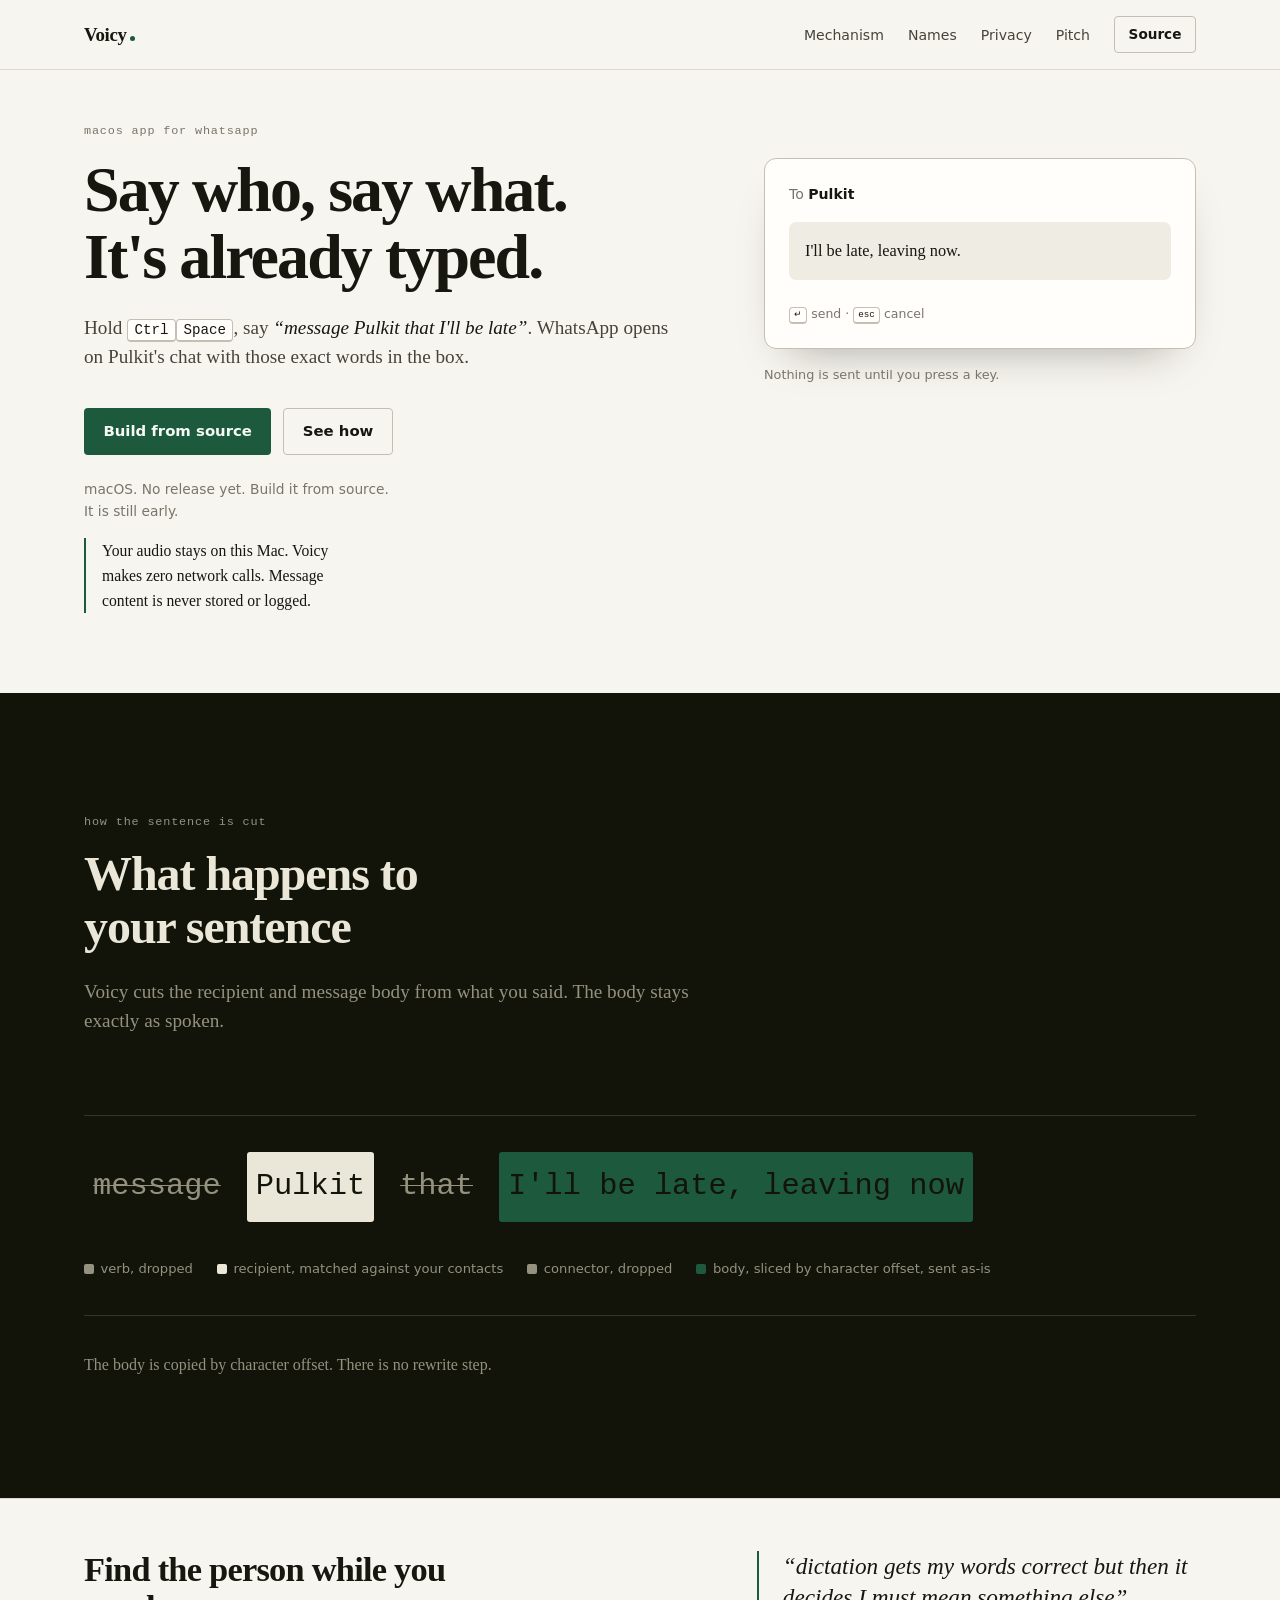
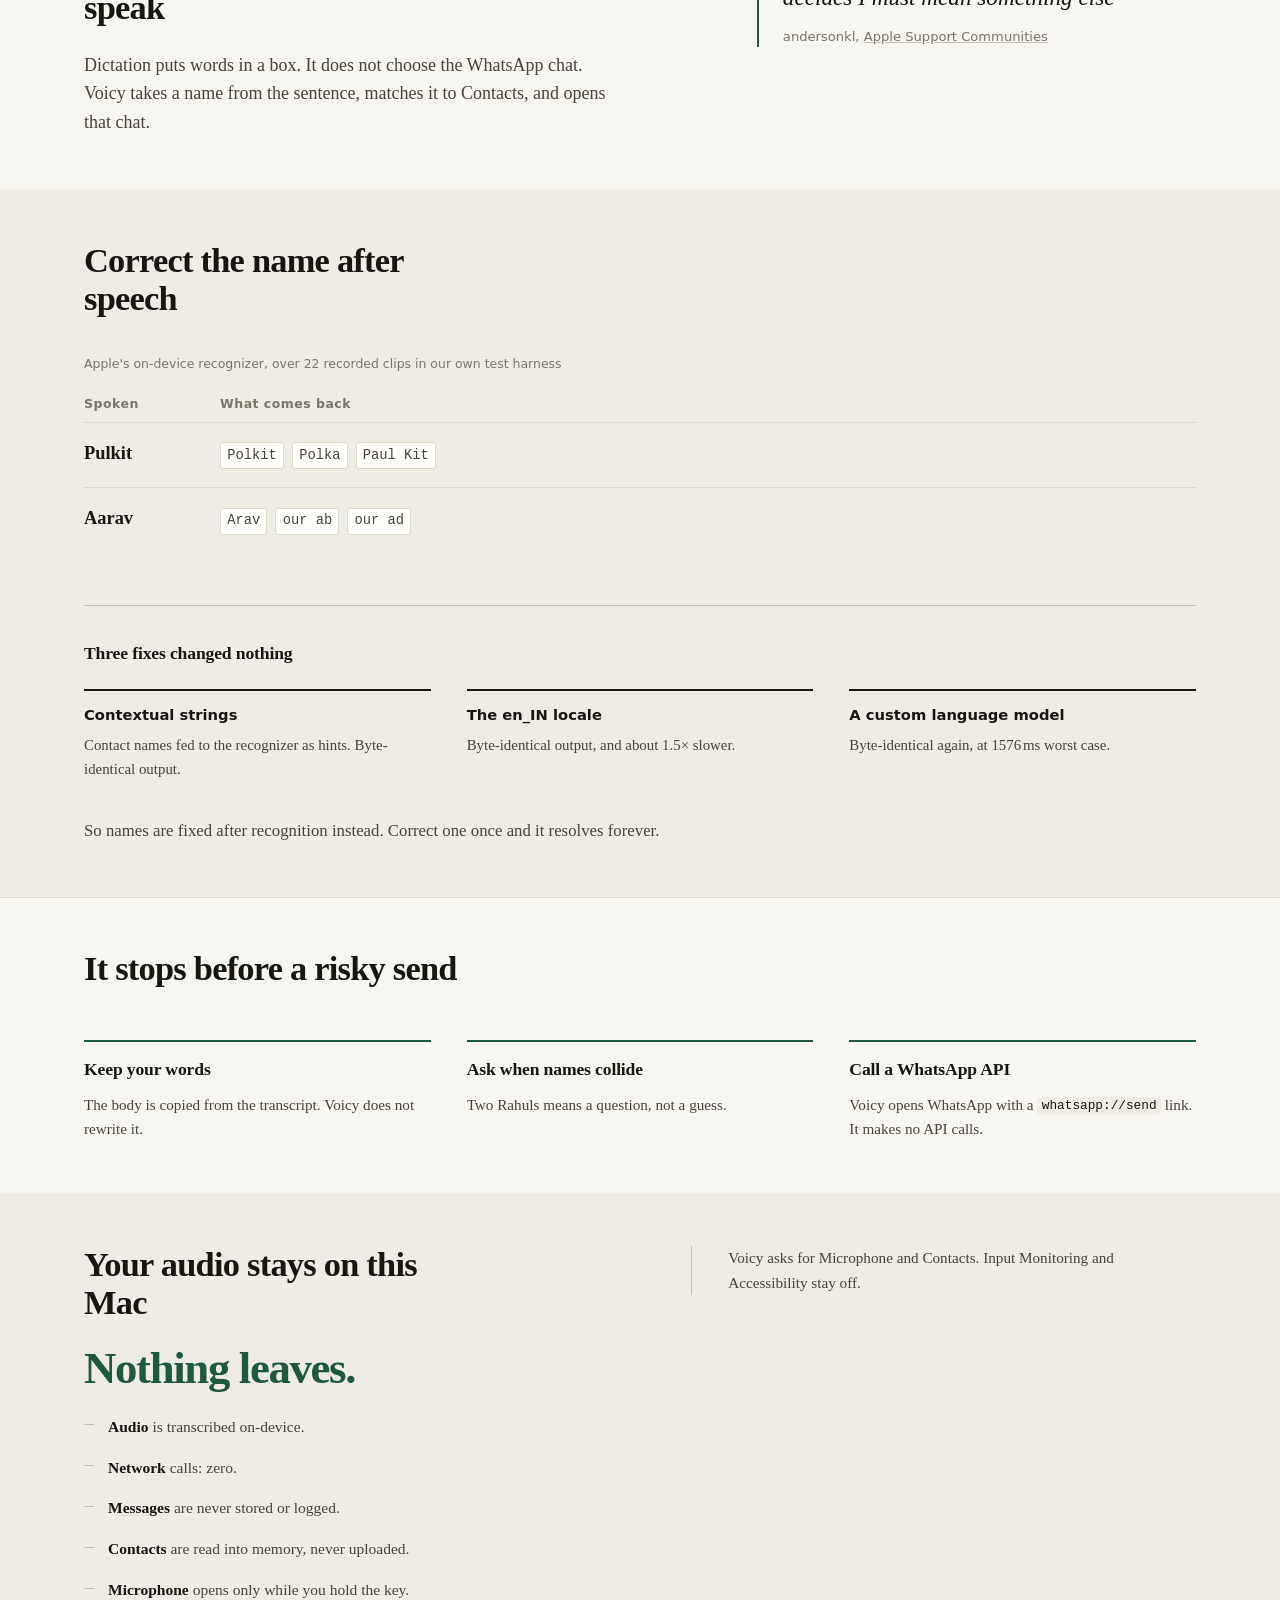
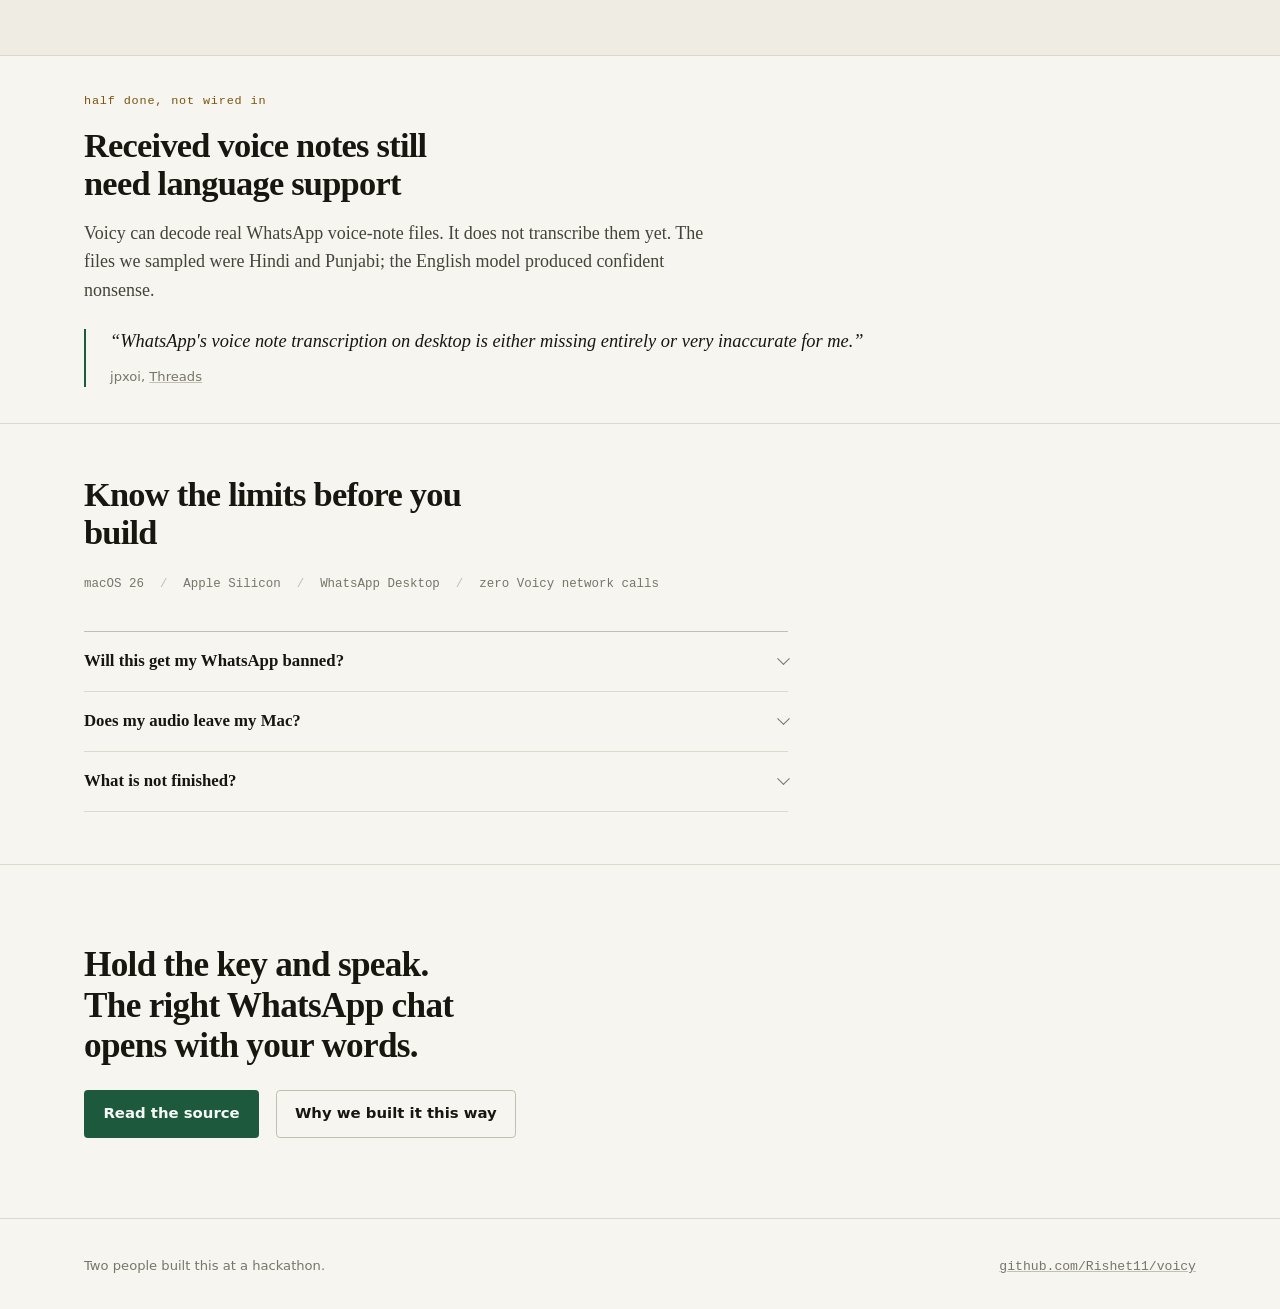
==== commit ce117829: "landing: state privacy plainly" ====
--- a/landing/index.html
+++ b/landing/index.html
@@ -4,7 +4,7 @@
 <meta charset="utf-8">
 <meta name="viewport" content="width=device-width, initial-scale=1">
 <title>Voicy: say who and what, and WhatsApp is already typed</title>
-<meta name="description" content="Hold Ctrl+Space, say who and what. WhatsApp opens with your exact words in the right chat. On-device, your words never rewritten, no WhatsApp API. macOS, open source, early.">
+<meta name="description" content="Hold Ctrl+Space, say who and what. Voicy opens the right WhatsApp chat with your exact words. Speech stays on-device and Voicy makes zero network calls.">
 <link rel="stylesheet" href="styles.css">
 </head>
 <body>
@@ -29,14 +29,15 @@
   <section class="hero" id="top">
     <div class="wrap hero-grid">
       <div class="hero-text">
-        <p class="eyebrow">macOS menu bar app &middot; WhatsApp &middot; early software</p>
+        <p class="eyebrow">macOS app for WhatsApp</p>
         <h1>Say who, say what.<br>It's already typed.</h1>
         <p class="lede">Hold <kbd>Ctrl</kbd><kbd>Space</kbd>, say <span class="said">&ldquo;message Pulkit that I'll be late&rdquo;</span>. WhatsApp opens on Pulkit's chat with those exact words in the box.</p>
         <div class="hero-ctas">
           <a class="btn btn-primary" href="https://github.com/Rishet11/voicy">Build from source</a>
           <a class="btn btn-ghost" href="#slice">See how</a>
         </div>
-        <p class="fineprint">macOS. No release yet, you build it. Nobody outside the two authors has used it.</p>
+        <p class="fineprint">macOS. No release yet. Build it from source. It is still early.</p>
+        <p class="privacy-line">Your audio stays on this Mac. Voicy makes zero network calls. Message content is never stored or logged.</p>
       </div>
 
       <figure class="hero-visual">
@@ -55,7 +56,7 @@
     <div class="wrap">
       <p class="eyebrow eyebrow-inv">how the sentence is cut</p>
       <h2 id="slice-h">What happens to your sentence</h2>
-      <p class="lede lede-inv">Most dictation tools regenerate your text. Voicy cuts two spans out of it.</p>
+      <p class="lede lede-inv">Voicy cuts the recipient and message body from what you said. The body stays exactly as spoken.</p>
 
       <div class="tape" role="img" aria-label="Transcript of the spoken sentence, message Pulkit that I'll be late leaving now. The word 'message' is marked as the verb, 'Pulkit' as the recipient, 'that' as the connector, and 'I'll be late, leaving now' as the message body sliced verbatim.">
         <div class="tape-line">
@@ -72,7 +73,7 @@
         </div>
       </div>
 
-      <p class="slice-note">The body is characters, copied by offset. There is no rewriting step to fail, so Hinglish survives too.</p>
+      <p class="slice-note">The body is copied by character offset. There is no rewrite step.</p>
     </div>
   </section>
 
@@ -80,8 +81,8 @@
   <section class="section" id="why" aria-labelledby="why-h">
     <div class="wrap two-col">
       <div>
-        <h2 id="why-h">Dictation solved the wrong half</h2>
-        <p>Getting your words down is a solved problem. None of those tools know who you are talking to, so you still <kbd>Cmd</kbd><kbd>Tab</kbd> into WhatsApp and scroll past two hundred chats to find one person. Typing was never the slow part.</p>
+        <h2 id="why-h">Find the person while you speak</h2>
+        <p>Dictation puts words in a box. It does not choose the WhatsApp chat. Voicy takes a name from the sentence, matches it to Contacts, and opens that chat.</p>
       </div>
       <blockquote class="quote">
         <p>&ldquo;dictation gets my words correct but then it decides I must mean something else&rdquo;</p>
@@ -93,7 +94,7 @@
   <!-- ============ Names: the honest engineering section ============ -->
   <section class="section section-paper" id="names" aria-labelledby="names-h">
     <div class="wrap">
-      <h2 id="names-h">Indian names break the recognizer</h2>
+      <h2 id="names-h">Correct the name after speech</h2>
 
       <table class="mangle">
         <caption>Apple's on-device recognizer, over 22 recorded clips in our own test harness</caption>
@@ -107,7 +108,7 @@
       </table>
 
       <div class="tried">
-        <h3>We tried the three documented fixes</h3>
+        <h3>Three fixes changed nothing</h3>
         <ol class="tried-list">
           <li>
             <span class="tried-name">Contextual strings</span>
@@ -130,20 +131,20 @@
   <!-- ============ Three rules ============ -->
   <section class="section" id="rules" aria-labelledby="rules-h">
     <div class="wrap">
-      <h2 id="rules-h">Three things it will not do</h2>
+      <h2 id="rules-h">It stops before a risky send</h2>
     </div>
     <div class="wrap rules">
       <article class="rule">
-        <h3>Rewrite you</h3>
-        <p>The body is a slice, not a generation. A language model exists in the repo and is deliberately not wired in.</p>
+        <h3>Keep your words</h3>
+        <p>The body is copied from the transcript. Voicy does not rewrite it.</p>
       </article>
       <article class="rule">
-        <h3>Guess a recipient</h3>
-        <p>Two Rahuls and it asks. It never picks the likelier one, because a sent WhatsApp message cannot be recalled.</p>
+        <h3>Ask when names collide</h3>
+        <p>Two Rahuls means a question, not a guess.</p>
       </article>
       <article class="rule">
-        <h3>Touch a WhatsApp API</h3>
-        <p>A <code>whatsapp://send</code> link, the same one behind every &ldquo;chat on WhatsApp&rdquo; button on the web. Nothing to ban.</p>
+        <h3>Call a WhatsApp API</h3>
+        <p>Voicy opens WhatsApp with a <code>whatsapp://send</code> link. It makes no API calls.</p>
       </article>
     </div>
   </section>
@@ -152,18 +153,18 @@
   <section class="section section-paper" id="privacy" aria-labelledby="privacy-h">
     <div class="wrap two-col two-col-wide">
       <div>
-        <h2 id="privacy-h">What leaves your Mac</h2>
-        <p class="answer">Nothing.</p>
+        <h2 id="privacy-h">Your audio stays on this Mac</h2>
+        <p class="answer">Nothing leaves.</p>
         <ul class="facts">
-          <li><strong>Voice</strong> transcribed on-device, no server and no API key.</li>
-          <li><strong>Messages</strong> never stored and never logged.</li>
-          <li><strong>Contacts</strong> read into memory, never uploaded.</li>
-          <li><strong>Microphone</strong> open only while you hold the key.</li>
-          <li><strong>Kill switch</strong> a blocklist that refuses everything if it cannot be read.</li>
+          <li><strong>Audio</strong> is transcribed on-device.</li>
+          <li><strong>Network</strong> calls: zero.</li>
+          <li><strong>Messages</strong> are never stored or logged.</li>
+          <li><strong>Contacts</strong> are read into memory, never uploaded.</li>
+          <li><strong>Microphone</strong> opens only while you hold the key.</li>
         </ul>
       </div>
       <div class="perms">
-        <p class="perm-note">Voicy asks for Microphone and Contacts. Input Monitoring and Accessibility are optional and off; everything on this page works without them.</p>
+        <p class="perm-note">Voicy asks for Microphone and Contacts. Input Monitoring and Accessibility stay off.</p>
       </div>
     </div>
   </section>
@@ -172,8 +173,8 @@
   <section class="section section-narrow" id="voicenotes" aria-labelledby="vn-h">
     <div class="wrap">
       <p class="eyebrow eyebrow-warn">half done, not wired in</p>
-      <h2 id="vn-h">Voice notes: decoded, not yet readable</h2>
-      <p>Decoding real WhatsApp voice notes works, proven on real files. Transcribing them does not: the ones we sampled are Hindi and Punjabi, and the English model turns those into confident nonsense. It needs language selection before it ships.</p>
+      <h2 id="vn-h">Received voice notes still need language support</h2>
+      <p>Voicy can decode real WhatsApp voice-note files. It does not transcribe them yet. The files we sampled were Hindi and Punjabi; the English model produced confident nonsense.</p>
       <blockquote class="quote quote-inline">
         <p>&ldquo;WhatsApp's voice note transcription on desktop is either missing entirely or very inaccurate for me.&rdquo;</p>
         <cite>jpxoi, <a href="https://www.threads.com/@jpxoi/post/DUEcd-7DDGL/whats-app-voice-note-transcription-on-desktop-is-either-missing-entirely-or">Threads</a></cite>
@@ -184,16 +185,16 @@
   <!-- ============ FAQ ============ -->
   <section class="section" id="faq" aria-labelledby="faq-h">
     <div class="wrap">
-      <h2 id="faq-h">Before you build it</h2>
-      <p class="spec"><span>macOS 26</span><span>Apple Silicon</span><span>WhatsApp Desktop</span><span>offline except delivery</span></p>
+      <h2 id="faq-h">Know the limits before you build</h2>
+      <p class="spec"><span>macOS 26</span><span>Apple Silicon</span><span>WhatsApp Desktop</span><span>zero Voicy network calls</span></p>
       <div class="faq">
         <details>
           <summary>Will this get my WhatsApp banned?<span class="chev" aria-hidden="true"></span></summary>
-          <div class="faq-a"><p>No API is involved, so there is nothing to detect as automation. From WhatsApp's side, a person opened the app and pressed a key.</p></div>
+          <div class="faq-a"><p>Voicy opens WhatsApp with a deep link. It does not use a WhatsApp API.</p></div>
         </details>
         <details>
           <summary>Does my audio leave my Mac?<span class="chev" aria-hidden="true"></span></summary>
-          <div class="faq-a"><p>No. On-device Speech framework, no server and no upload step in the code. The repo is open, so you can check.</p></div>
+          <div class="faq-a"><p>No. Speech runs on-device, and Voicy makes zero network calls.</p></div>
         </details>
         <details>
           <summary>What is not finished?<span class="chev" aria-hidden="true"></span></summary>
@@ -205,7 +206,7 @@
 
   <section class="closer">
     <div class="wrap">
-      <p class="closer-line">One key held down, and the message is sitting in the right chat.</p>
+      <p class="closer-line">Hold the key and speak. The right WhatsApp chat opens with your words.</p>
       <a class="btn btn-primary" href="https://github.com/Rishet11/voicy">Read the source</a>
       <a class="btn btn-ghost" href="pitch.html">Why we built it this way</a>
     </div>
@@ -214,7 +215,7 @@
 
 <footer class="site-footer">
   <div class="wrap footer-inner">
-    <p>Built in a hackathon by two people. No company, no funding, no waitlist.</p>
+    <p>Two people built this at a hackathon.</p>
     <a href="https://github.com/Rishet11/voicy">github.com/Rishet11/voicy</a>
   </div>
 </footer>
--- a/landing/styles.css
+++ b/landing/styles.css
@@ -127,6 +127,11 @@
 
 .said { font-style: italic; color: var(--ink); }
 .fineprint { font-family: var(--sans); font-size: .86rem; line-height: 1.55; color: var(--ink-3); max-width: 36ch; }
+.privacy-line {
+  margin-top: var(--s4); padding-left: var(--s4);
+  border-left: 2px solid var(--green);
+  color: var(--ink); font-size: .98rem; max-width: 34ch;
+}
 
 /* ---------------- a11y ---------------- */
 .skip-link {
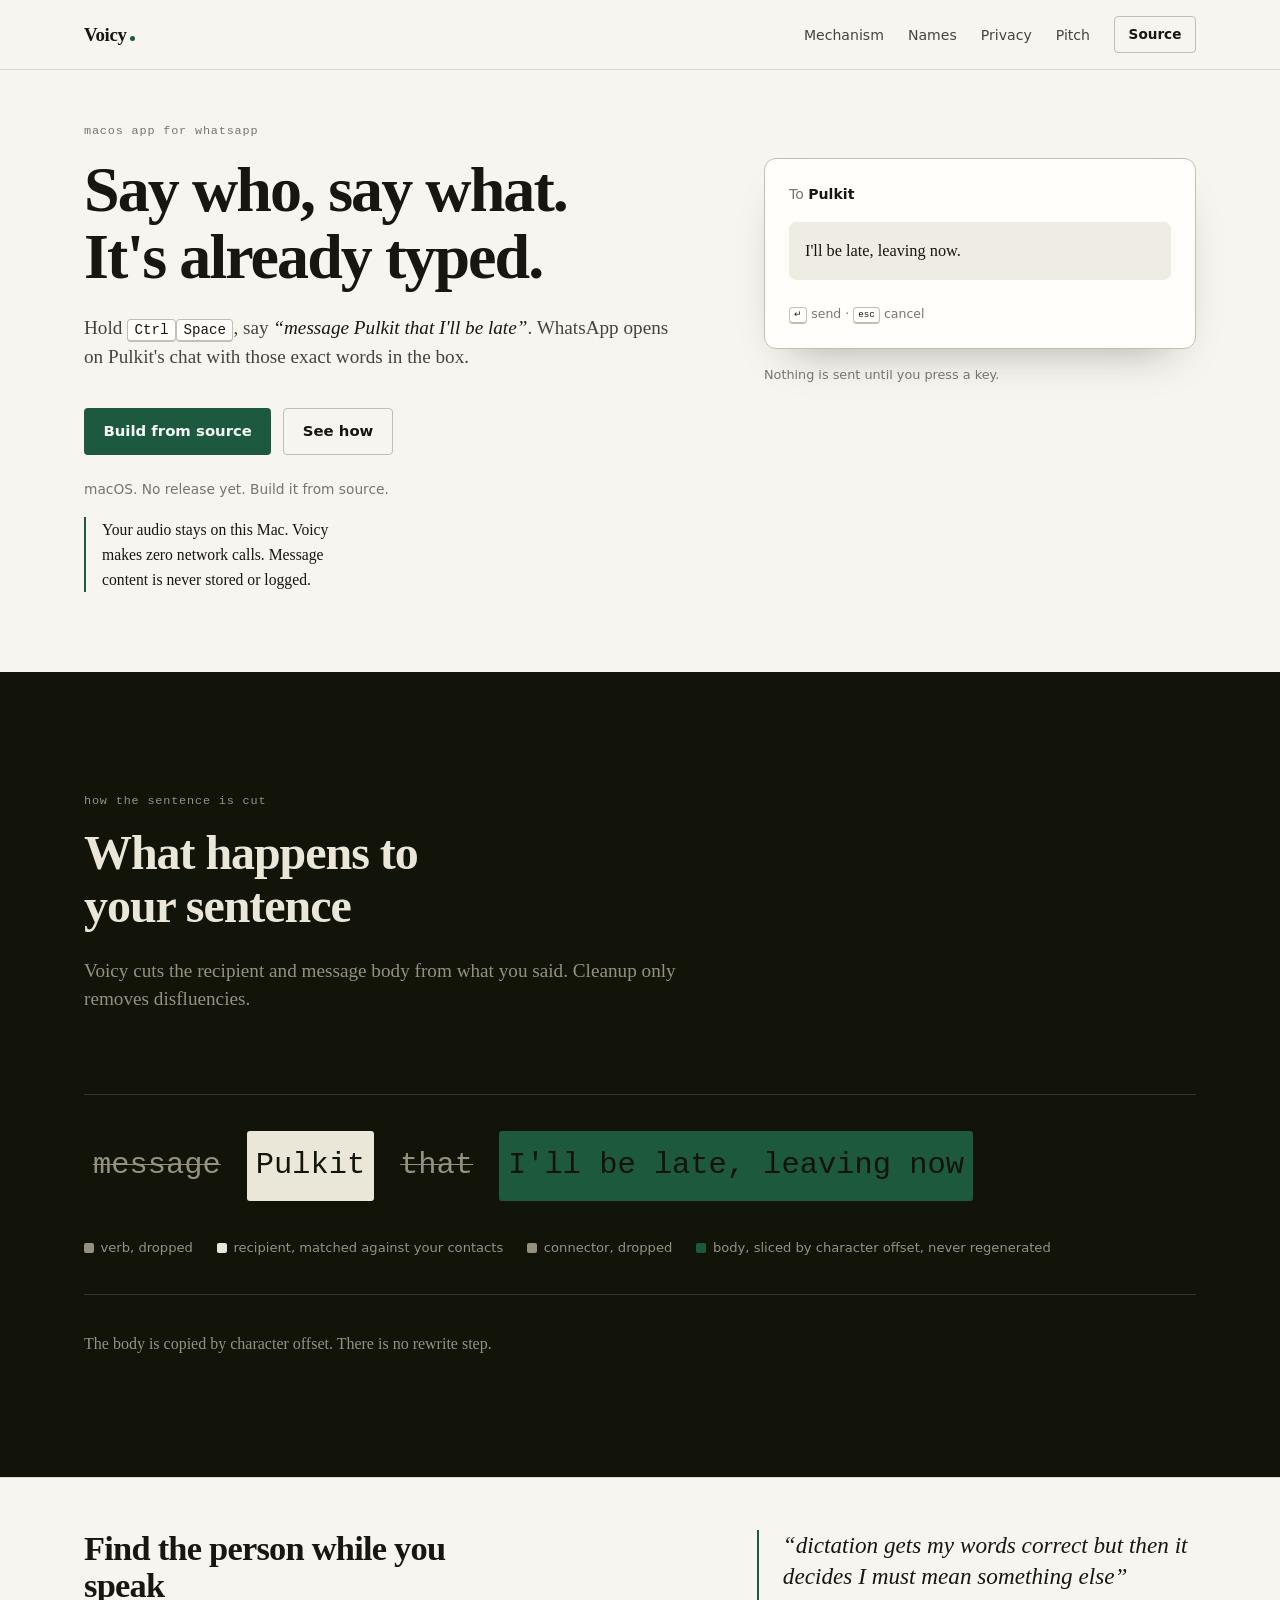
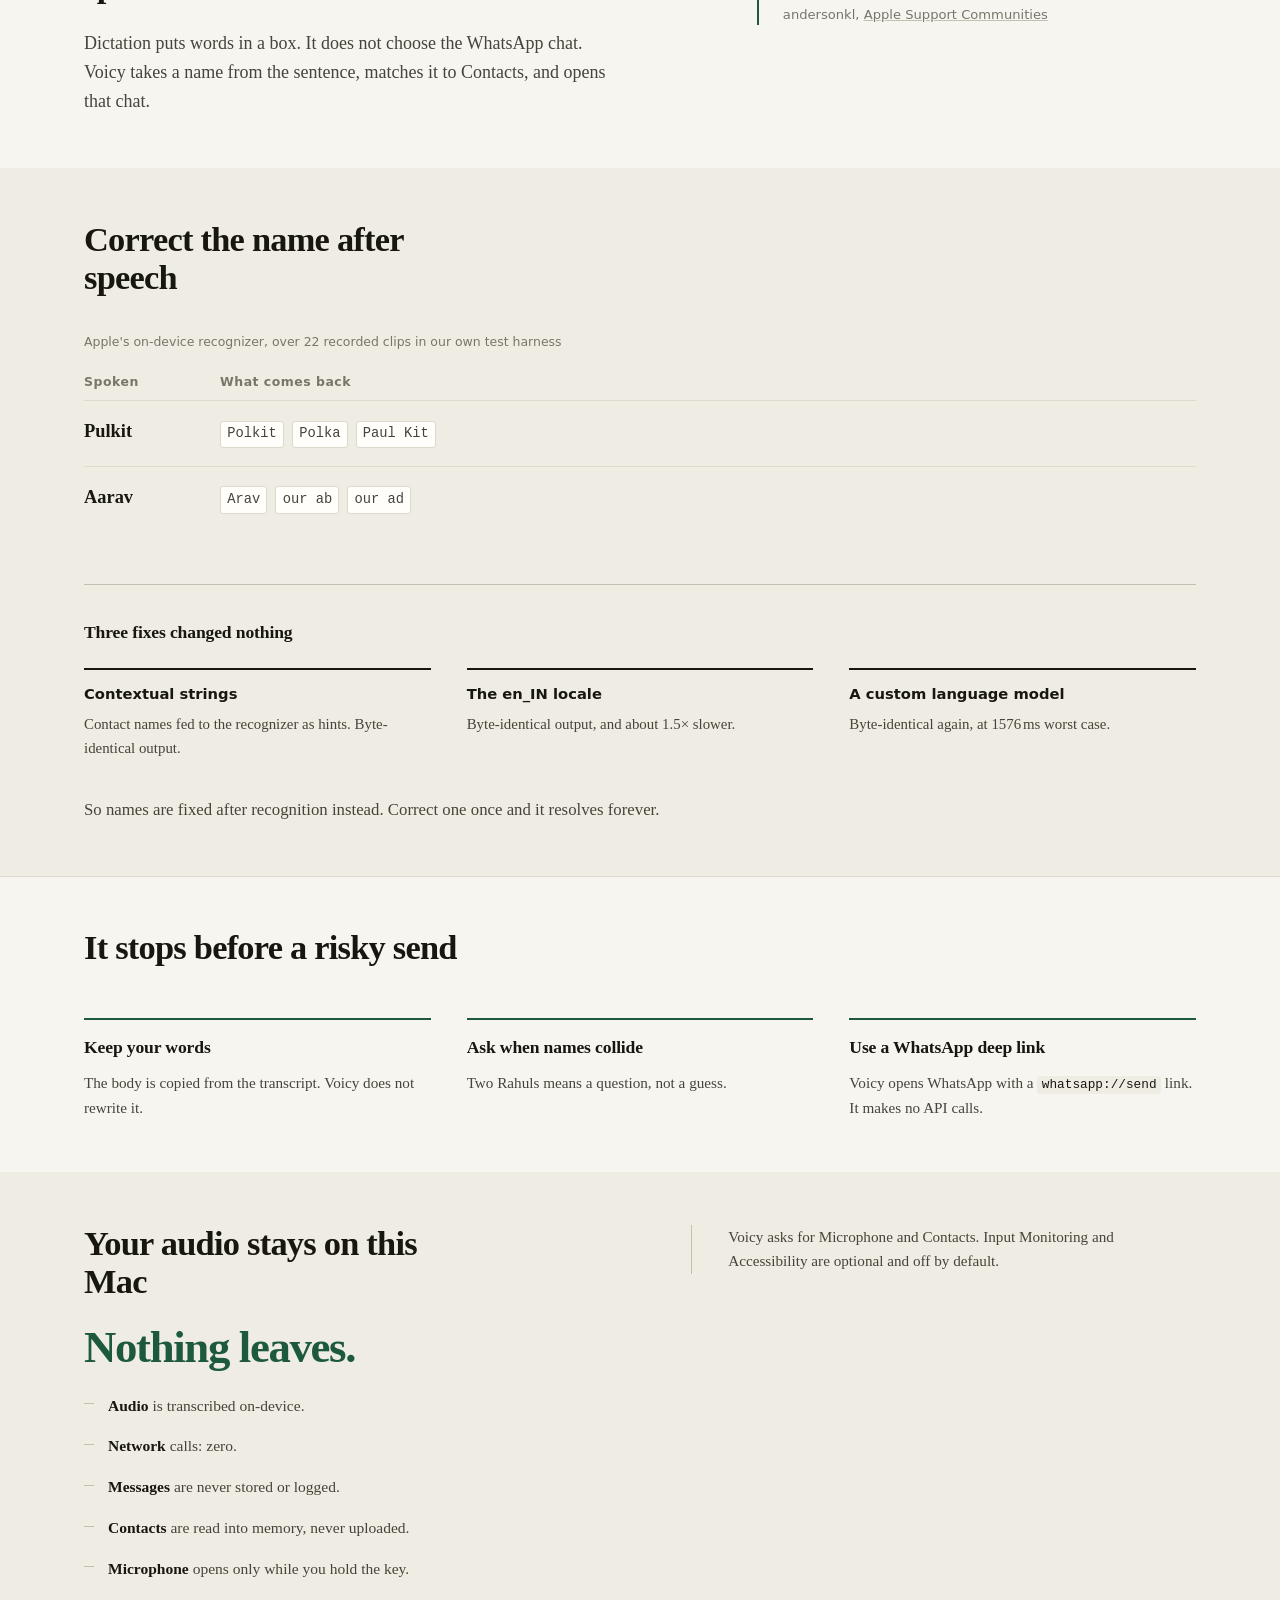
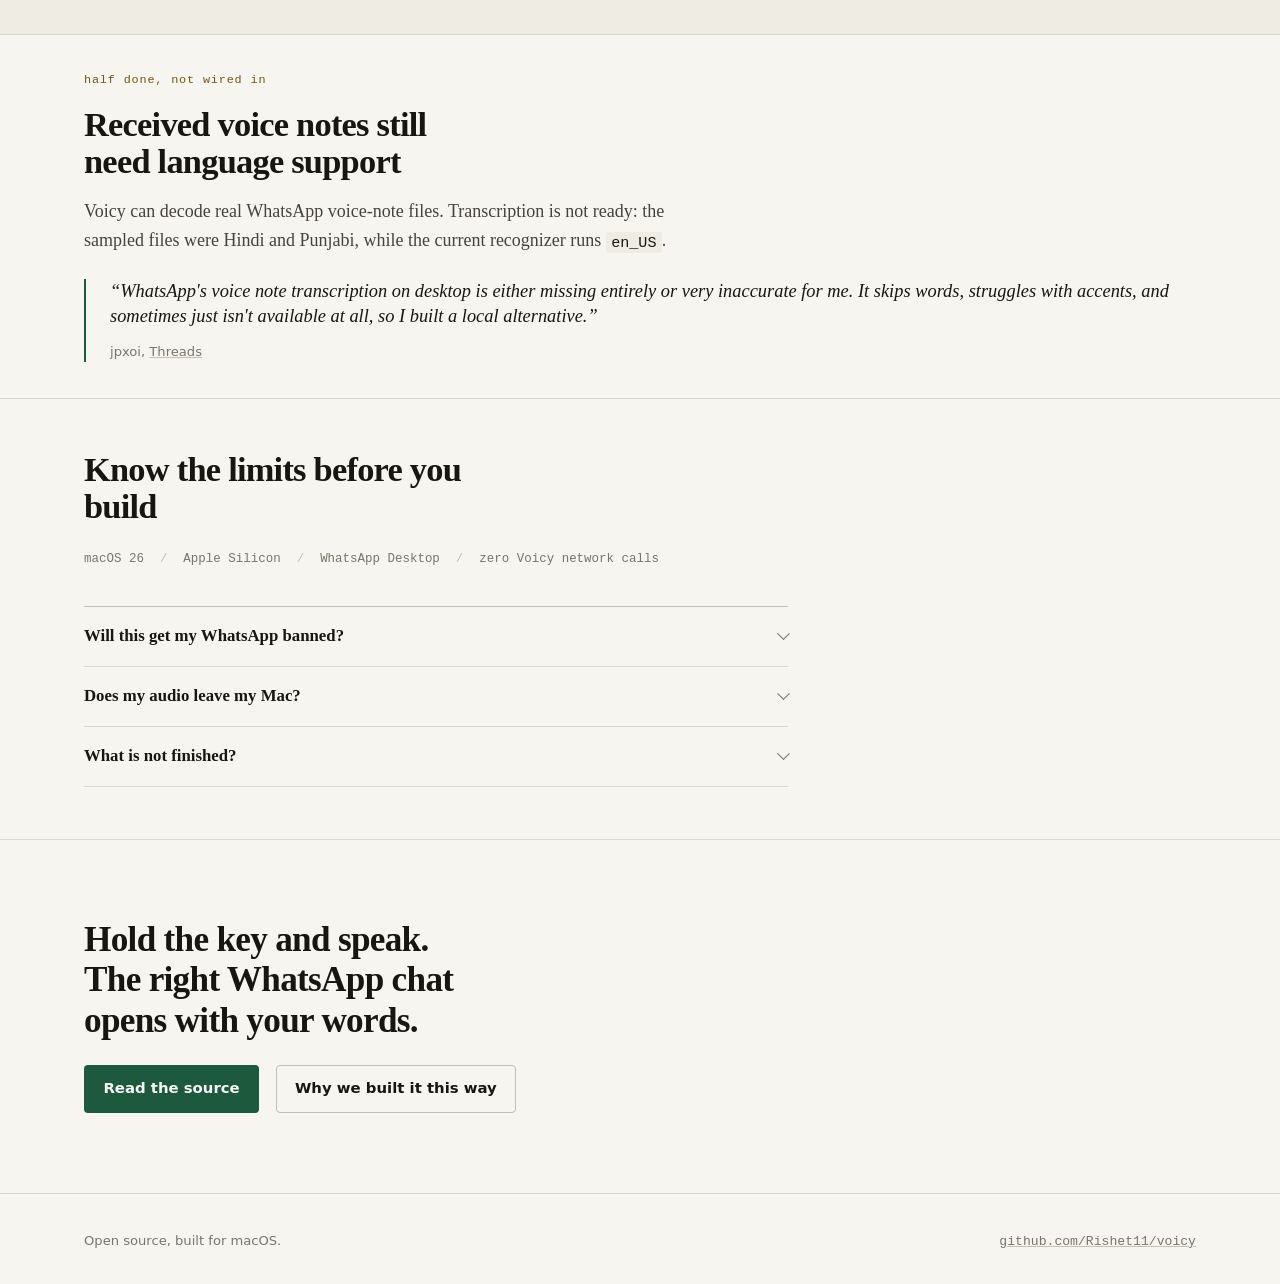
==== commit 81e1c5dd: "tighten product copy" ====
--- a/landing/index.html
+++ b/landing/index.html
@@ -36,7 +36,7 @@
           <a class="btn btn-primary" href="https://github.com/Rishet11/voicy">Build from source</a>
           <a class="btn btn-ghost" href="#slice">See how</a>
         </div>
-        <p class="fineprint">macOS. No release yet. Build it from source. It is still early.</p>
+        <p class="fineprint">macOS. No release yet. Build it from source.</p>
         <p class="privacy-line">Your audio stays on this Mac. Voicy makes zero network calls. Message content is never stored or logged.</p>
       </div>
 
@@ -56,9 +56,9 @@
     <div class="wrap">
       <p class="eyebrow eyebrow-inv">how the sentence is cut</p>
       <h2 id="slice-h">What happens to your sentence</h2>
-      <p class="lede lede-inv">Voicy cuts the recipient and message body from what you said. The body stays exactly as spoken.</p>
-
-      <div class="tape" role="img" aria-label="Transcript of the spoken sentence, message Pulkit that I'll be late leaving now. The word 'message' is marked as the verb, 'Pulkit' as the recipient, 'that' as the connector, and 'I'll be late, leaving now' as the message body sliced verbatim.">
+      <p class="lede lede-inv">Voicy cuts the recipient and message body from what you said. Cleanup only removes disfluencies.</p>
+
+      <div class="tape" role="img" aria-label="Transcript of the spoken sentence, message Pulkit that I'll be late leaving now. The word 'message' is marked as the verb, 'Pulkit' as the recipient, 'that' as the connector, and 'I'll be late, leaving now' as the message body sliced from the transcript without generation.">
         <div class="tape-line">
           <span class="tok tok-verb">message</span>
           <span class="tok tok-name">Pulkit</span>
@@ -69,7 +69,7 @@
           <span><i class="sw sw-verb"></i>verb, dropped</span>
           <span><i class="sw sw-name"></i>recipient, matched against your contacts</span>
           <span><i class="sw sw-conn"></i>connector, dropped</span>
-          <span><i class="sw sw-body"></i>body, sliced by character offset, sent as-is</span>
+          <span><i class="sw sw-body"></i>body, sliced by character offset, never regenerated</span>
         </div>
       </div>
 
@@ -143,7 +143,7 @@
         <p>Two Rahuls means a question, not a guess.</p>
       </article>
       <article class="rule">
-        <h3>Call a WhatsApp API</h3>
+        <h3>Use a WhatsApp deep link</h3>
         <p>Voicy opens WhatsApp with a <code>whatsapp://send</code> link. It makes no API calls.</p>
       </article>
     </div>
@@ -164,7 +164,7 @@
         </ul>
       </div>
       <div class="perms">
-        <p class="perm-note">Voicy asks for Microphone and Contacts. Input Monitoring and Accessibility stay off.</p>
+        <p class="perm-note">Voicy asks for Microphone and Contacts. Input Monitoring and Accessibility are optional and off by default.</p>
       </div>
     </div>
   </section>
@@ -174,9 +174,9 @@
     <div class="wrap">
       <p class="eyebrow eyebrow-warn">half done, not wired in</p>
       <h2 id="vn-h">Received voice notes still need language support</h2>
-      <p>Voicy can decode real WhatsApp voice-note files. It does not transcribe them yet. The files we sampled were Hindi and Punjabi; the English model produced confident nonsense.</p>
+        <p>Voicy can decode real WhatsApp voice-note files. Transcription is not ready: the sampled files were Hindi and Punjabi, while the current recognizer runs <code>en_US</code>.</p>
       <blockquote class="quote quote-inline">
-        <p>&ldquo;WhatsApp's voice note transcription on desktop is either missing entirely or very inaccurate for me.&rdquo;</p>
+        <p>&ldquo;WhatsApp's voice note transcription on desktop is either missing entirely or very inaccurate for me. It skips words, struggles with accents, and sometimes just isn't available at all, so I built a local alternative.&rdquo;</p>
         <cite>jpxoi, <a href="https://www.threads.com/@jpxoi/post/DUEcd-7DDGL/whats-app-voice-note-transcription-on-desktop-is-either-missing-entirely-or">Threads</a></cite>
       </blockquote>
     </div>
@@ -198,7 +198,7 @@
         </details>
         <details>
           <summary>What is not finished?<span class="chev" aria-hidden="true"></span></summary>
-          <div class="faq-a"><p>Auto-send, the ambiguous-contact picker, the edit shortcut and the hold-to-talk key have code and tests but have never been run end to end by a human. Voice notes decode but are not wired in. The <a href="pitch.html#unproven">pitch page</a> lists all of it.</p></div>
+          <div class="faq-a"><p>Auto-send is untested end to end, and live sends are currently restricted to one allowlisted number. Voice notes decode but are not wired into the UI. The <a href="pitch.html#unproven">pitch page</a> lists the limits.</p></div>
         </details>
       </div>
     </div>
@@ -215,7 +215,7 @@
 
 <footer class="site-footer">
   <div class="wrap footer-inner">
-    <p>Two people built this at a hackathon.</p>
+    <p>Open source, built for macOS.</p>
     <a href="https://github.com/Rishet11/voicy">github.com/Rishet11/voicy</a>
   </div>
 </footer>
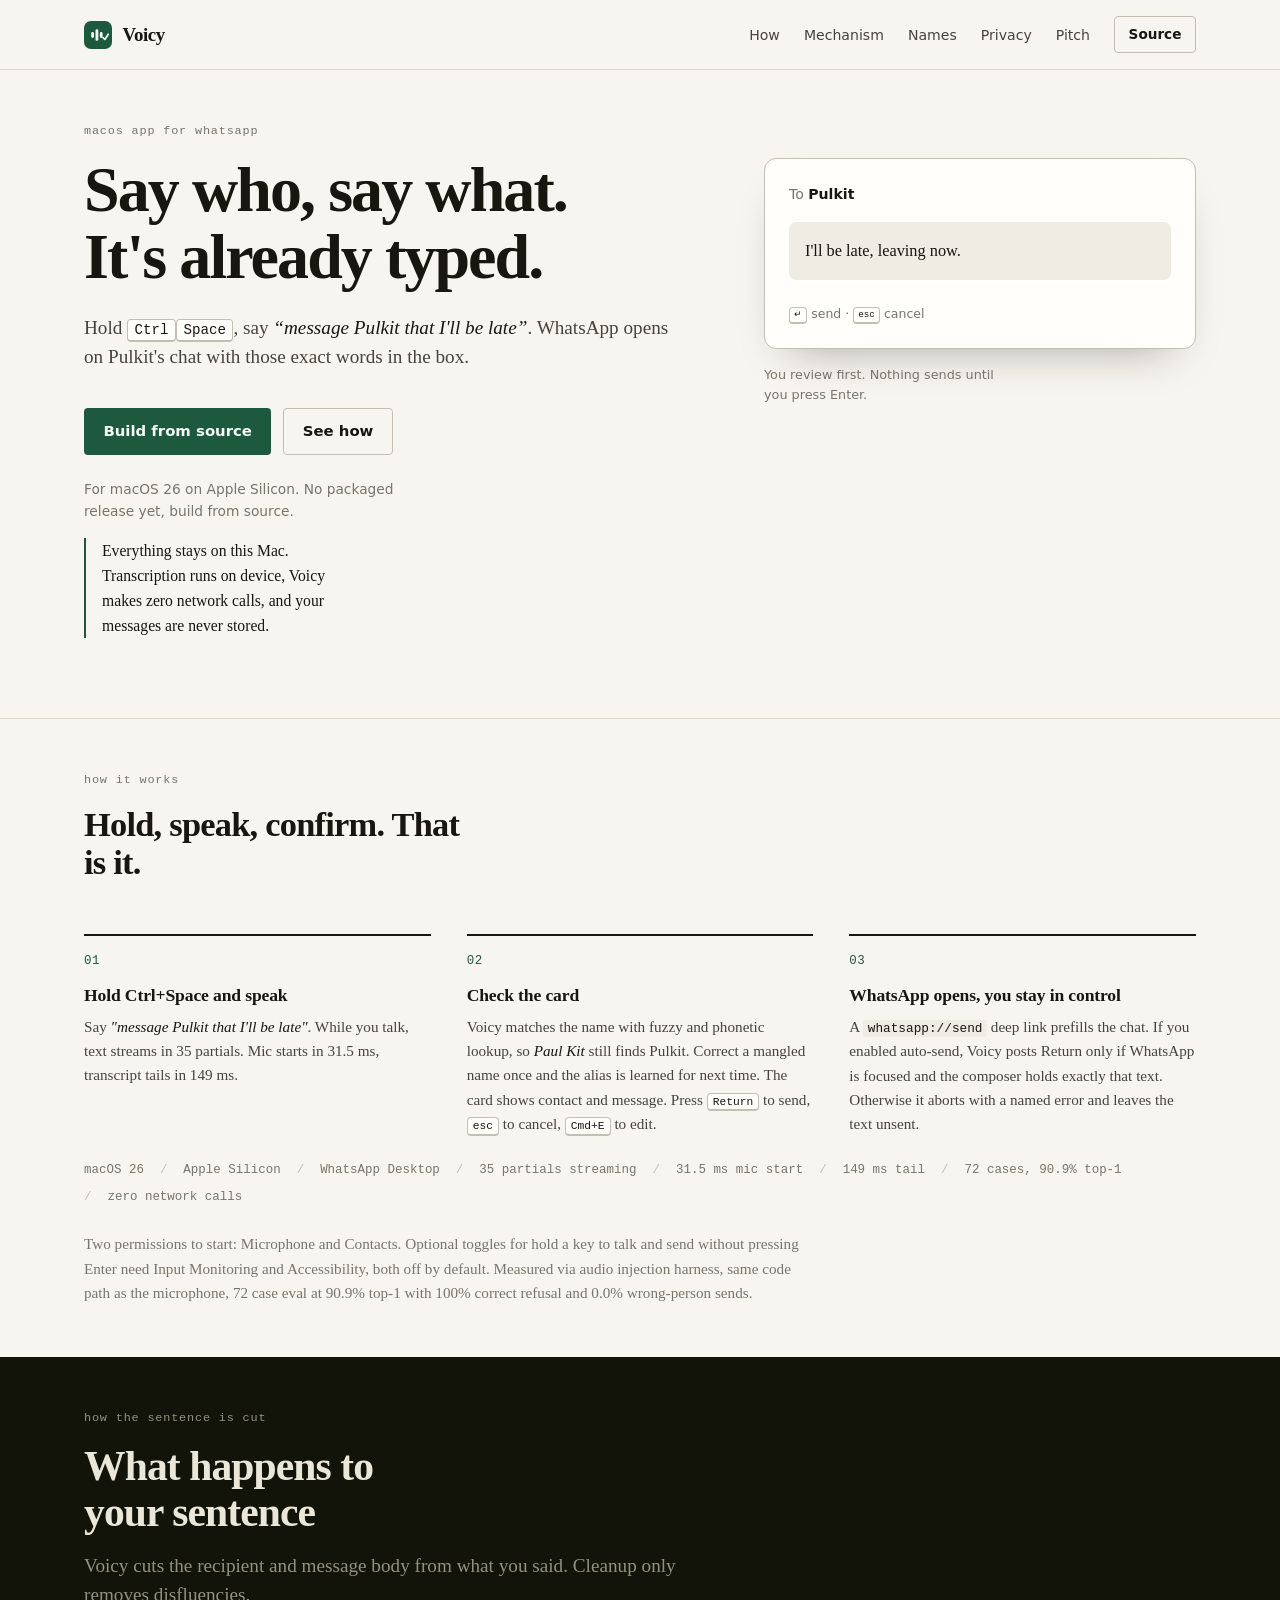
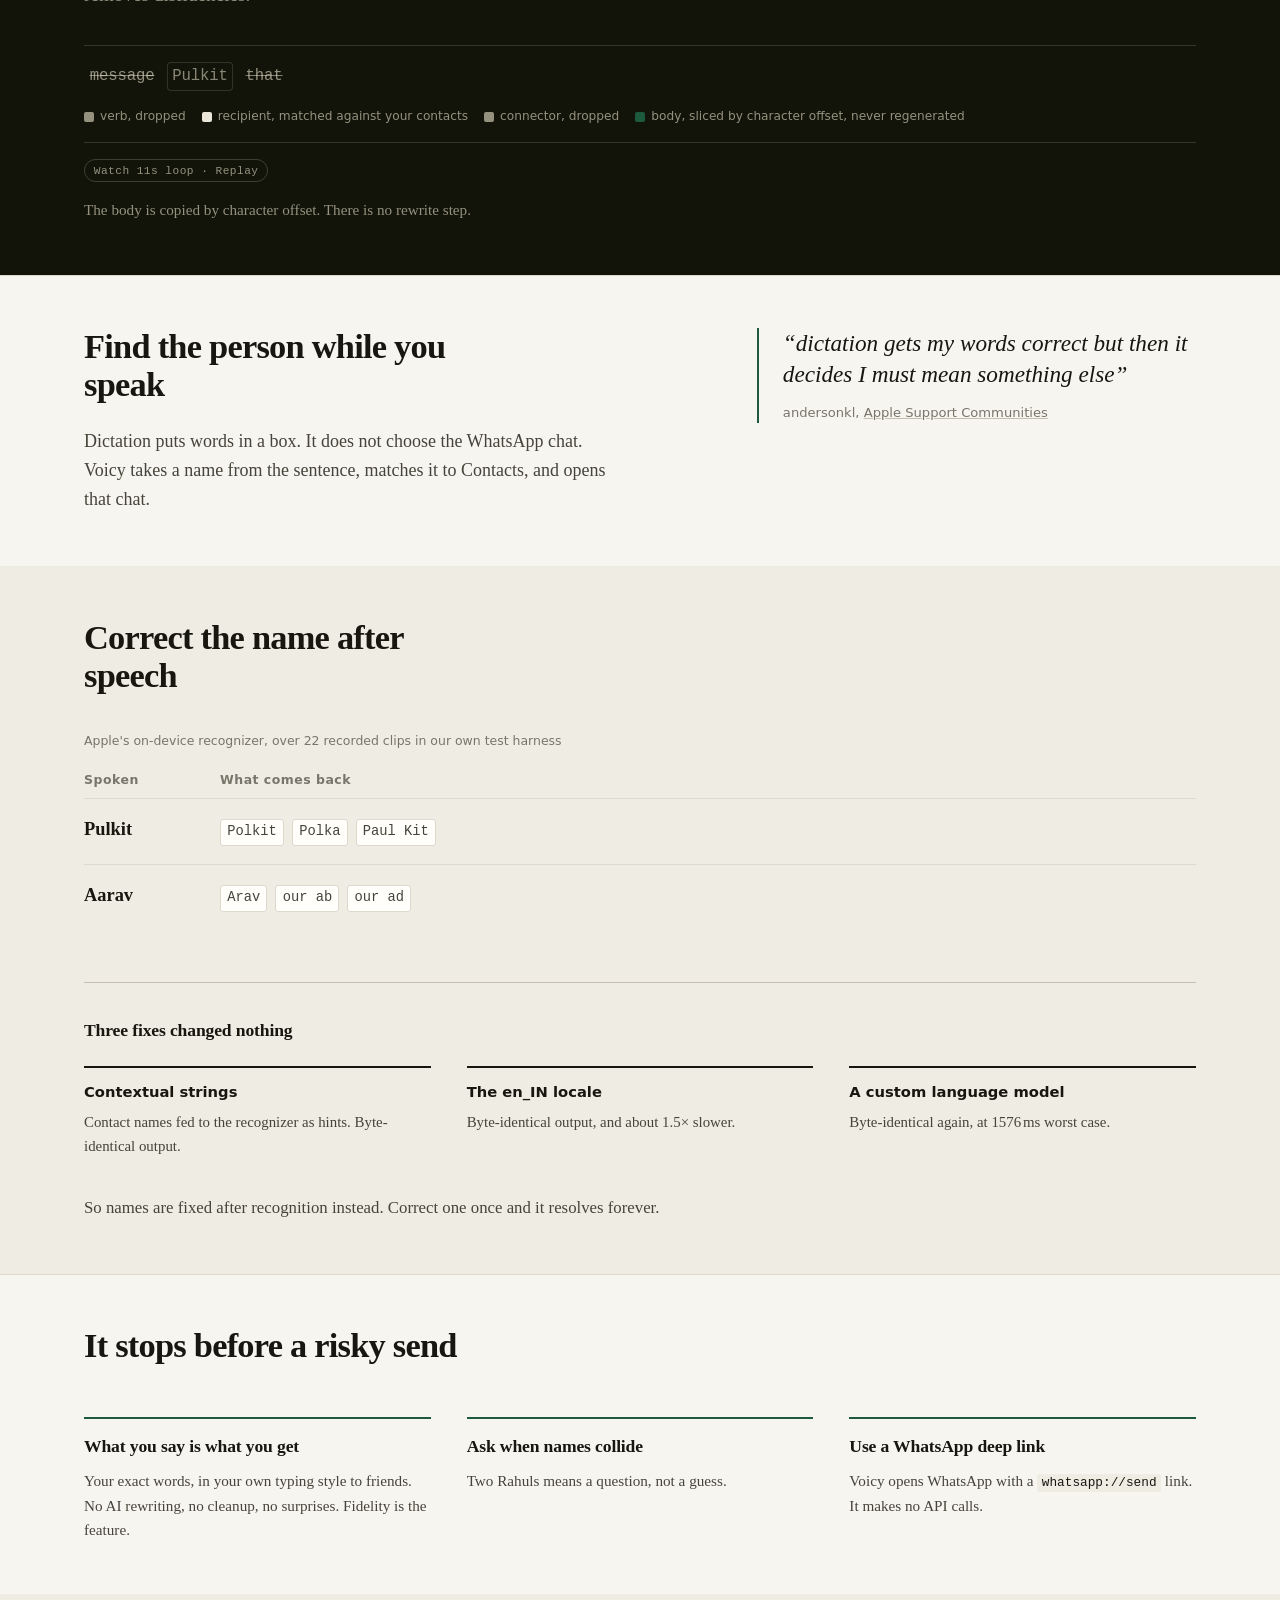
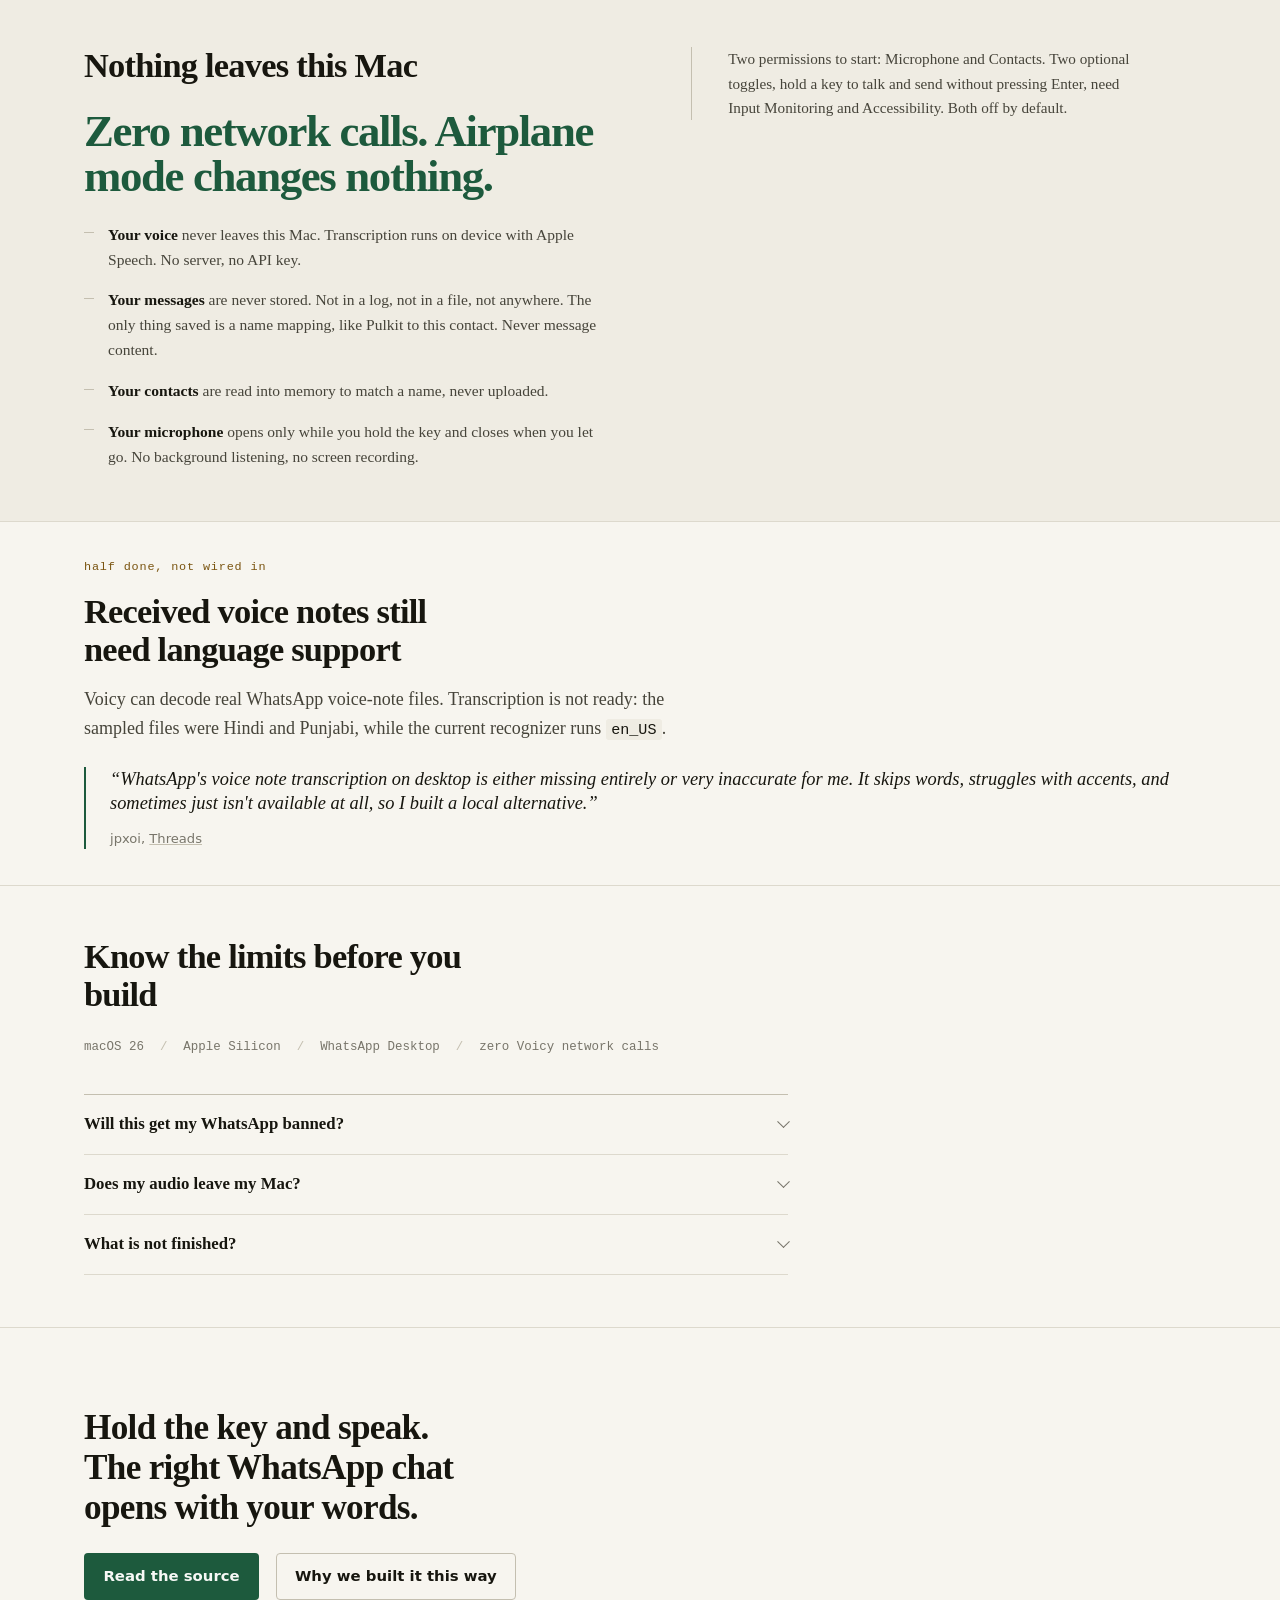
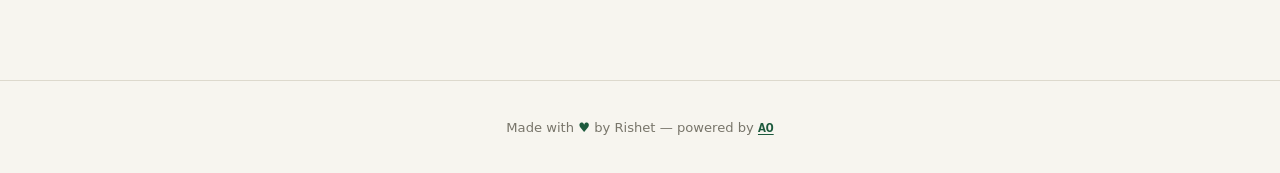
==== commit 0ea05abc: "style: landing polish - brand mark, nav link, tighter copy" ====
--- a/landing/index.html
+++ b/landing/index.html
@@ -12,8 +12,9 @@
 
 <header class="site-header">
   <nav class="nav wrap" aria-label="Primary">
-    <a class="brand" href="#top">Voicy<span class="brand-dot"></span></a>
+    <a class="brand" href="#top"><svg class="brand-mark" width="28" height="28" viewBox="0 0 28 28" fill="none" xmlns="http://www.w3.org/2000/svg" aria-hidden="true"><rect width="28" height="28" rx="7" fill="var(--green)"/><rect x="7.2" y="11" width="2.8" height="6" rx="1.4" fill="var(--on-green)"/><rect x="11.5" y="8.2" width="2.8" height="11.6" rx="1.4" fill="var(--on-green)"/><rect x="15.8" y="11" width="2.8" height="6" rx="1.4" fill="var(--on-green)"/><path d="M19 16.6L20.9 18.5L24.2 13.2" stroke="var(--on-green)" stroke-width="1.7" stroke-linecap="round" stroke-linejoin="round"/></svg>Voicy</a>
     <ul class="nav-links">
+      <li><a href="#how">How</a></li>
       <li><a href="#slice">Mechanism</a></li>
       <li><a href="#names">Names</a></li>
       <li><a href="#privacy">Privacy</a></li>
@@ -36,8 +37,8 @@
           <a class="btn btn-primary" href="https://github.com/Rishet11/voicy">Build from source</a>
           <a class="btn btn-ghost" href="#slice">See how</a>
         </div>
-        <p class="fineprint">macOS. No release yet. Build it from source.</p>
-        <p class="privacy-line">Your audio stays on this Mac. Voicy makes zero network calls. Message content is never stored or logged.</p>
+        <p class="fineprint">For macOS 26 on Apple Silicon. No packaged release yet, build from source.</p>
+        <p class="privacy-line">Everything stays on this Mac. Transcription runs on device, Voicy makes zero network calls, and your messages are never stored.</p>
       </div>
 
       <figure class="hero-visual">
@@ -46,8 +47,35 @@
           <p class="confirm-body">I'll be late, leaving now.</p>
           <p class="confirm-keys"><kbd>&crarr;</kbd> send <span aria-hidden="true">&middot;</span> <kbd>esc</kbd> cancel</p>
         </div>
-        <figcaption>Nothing is sent until you press a key.</figcaption>
+        <figcaption>You review first. Nothing sends until you press Enter.</figcaption>
       </figure>
+    </div>
+  </section>
+
+  <!-- ============ How it works in 3 steps ============ -->
+  <section class="section steps" id="how" aria-labelledby="how-h">
+    <div class="wrap">
+      <p class="eyebrow">how it works</p>
+      <h2 id="how-h">Hold, speak, confirm. That is it.</h2>
+      <ol class="steps-grid">
+        <li class="step">
+          <span class="step-num">01</span>
+          <h3>Hold Ctrl+Space and speak</h3>
+          <p>Say <span class="said">"message Pulkit that I'll be late"</span>. While you talk, text streams in 35 partials. Mic starts in 31.5 ms, transcript tails in 149 ms.</p>
+        </li>
+        <li class="step">
+          <span class="step-num">02</span>
+          <h3>Check the card</h3>
+          <p>Voicy matches the name with fuzzy and phonetic lookup, so <span class="said">Paul Kit</span> still finds Pulkit. Correct a mangled name once and the alias is learned for next time. The card shows contact and message. Press <kbd>Return</kbd> to send, <kbd>esc</kbd> to cancel, <kbd>Cmd+E</kbd> to edit.</p>
+        </li>
+        <li class="step">
+          <span class="step-num">03</span>
+          <h3>WhatsApp opens, you stay in control</h3>
+          <p>A <code>whatsapp://send</code> deep link prefills the chat. If you enabled auto-send, Voicy posts Return only if WhatsApp is focused and the composer holds exactly that text. Otherwise it aborts with a named error and leaves the text unsent.</p>
+        </li>
+      </ol>
+      <p class="spec spec-steps"><span>macOS 26</span><span>Apple Silicon</span><span>WhatsApp Desktop</span><span>35 partials streaming</span><span>31.5 ms mic start</span><span>149 ms tail</span><span>72 cases, 90.9% top-1</span><span>zero network calls</span></p>
+      <p class="steps-note">Two permissions to start: Microphone and Contacts. Optional toggles for hold a key to talk and send without pressing Enter need Input Monitoring and Accessibility, both off by default. Measured via audio injection harness, same code path as the microphone, 72 case eval at 90.9% top-1 with 100% correct refusal and 0.0% wrong-person sends.</p>
     </div>
   </section>
 
@@ -72,6 +100,7 @@
           <span><i class="sw sw-body"></i>body, sliced by character offset, never regenerated</span>
         </div>
       </div>
+      <button type="button" class="tape-replay" aria-label="Replay 11 second slice animation">Watch 11s loop · Replay</button>
 
       <p class="slice-note">The body is copied by character offset. There is no rewrite step.</p>
     </div>
@@ -135,8 +164,8 @@
     </div>
     <div class="wrap rules">
       <article class="rule">
-        <h3>Keep your words</h3>
-        <p>The body is copied from the transcript. Voicy does not rewrite it.</p>
+        <h3>What you say is what you get</h3>
+        <p>Your exact words, in your own typing style to friends. No AI rewriting, no cleanup, no surprises. Fidelity is the feature.</p>
       </article>
       <article class="rule">
         <h3>Ask when names collide</h3>
@@ -153,18 +182,17 @@
   <section class="section section-paper" id="privacy" aria-labelledby="privacy-h">
     <div class="wrap two-col two-col-wide">
       <div>
-        <h2 id="privacy-h">Your audio stays on this Mac</h2>
-        <p class="answer">Nothing leaves.</p>
+        <h2 id="privacy-h">Nothing leaves this Mac</h2>
+        <p class="answer">Zero network calls. Airplane mode changes nothing.</p>
         <ul class="facts">
-          <li><strong>Audio</strong> is transcribed on-device.</li>
-          <li><strong>Network</strong> calls: zero.</li>
-          <li><strong>Messages</strong> are never stored or logged.</li>
-          <li><strong>Contacts</strong> are read into memory, never uploaded.</li>
-          <li><strong>Microphone</strong> opens only while you hold the key.</li>
+          <li><strong>Your voice</strong> never leaves this Mac. Transcription runs on device with Apple Speech. No server, no API key.</li>
+          <li><strong>Your messages</strong> are never stored. Not in a log, not in a file, not anywhere. The only thing saved is a name mapping, like Pulkit to this contact. Never message content.</li>
+          <li><strong>Your contacts</strong> are read into memory to match a name, never uploaded.</li>
+          <li><strong>Your microphone</strong> opens only while you hold the key and closes when you let go. No background listening, no screen recording.</li>
         </ul>
       </div>
       <div class="perms">
-        <p class="perm-note">Voicy asks for Microphone and Contacts. Input Monitoring and Accessibility are optional and off by default.</p>
+        <p class="perm-note">Two permissions to start: Microphone and Contacts. Two optional toggles, hold a key to talk and send without pressing Enter, need Input Monitoring and Accessibility. Both off by default.</p>
       </div>
     </div>
   </section>
@@ -198,7 +226,7 @@
         </details>
         <details>
           <summary>What is not finished?<span class="chev" aria-hidden="true"></span></summary>
-          <div class="faq-a"><p>Auto-send is untested end to end, and live sends are currently restricted to one allowlisted number. Voice notes decode but are not wired into the UI. The <a href="pitch.html#unproven">pitch page</a> lists the limits.</p></div>
+          <div class="faq-a"><p>Voicy decodes real Ogg-Opus voice notes locally, but transcription is blocked on language, the current recognizer runs en_US and is not wired into the UI. Auto-send posts Return only if WhatsApp is focused and the composer holds exactly the expected text, otherwise it aborts with a named error and the text stays unsent. Delivery still needs a person to confirm. The <a href="pitch.html#unproven">pitch page</a> lists the limits.</p></div>
         </details>
       </div>
     </div>
@@ -215,9 +243,32 @@
 
 <footer class="site-footer">
   <div class="wrap footer-inner">
-    <p>Open source, built for macOS.</p>
-    <a href="https://github.com/Rishet11/voicy">github.com/Rishet11/voicy</a>
+    <p>Made with <span class="footer-heart">♥</span> by Rishet — powered by <a class="footer-ao" href="https://github.com/Rishet11/agent-orchestrator">AO</a></p>
   </div>
 </footer>
+<script>
+(function(){
+  var btn=document.querySelector('.tape-replay');
+  var tape=document.querySelector('.tape');
+  if(!btn||!tape)return;
+  var toks=tape.querySelectorAll('.tok');
+  function replay(){
+    var reduced=window.matchMedia('(prefers-reduced-motion: reduce)').matches;
+    if(reduced){
+      tape.style.opacity='0.72';
+      setTimeout(function(){tape.style.opacity='';},160);
+      btn.style.transform='scale(0.96)';
+      setTimeout(function(){btn.style.transform='';},120);
+      return;
+    }
+    toks.forEach(function(el){el.style.animation='none';});
+    void tape.offsetWidth;
+    toks.forEach(function(el){el.style.animation='';});
+    btn.style.transform='scale(0.96)';
+    setTimeout(function(){btn.style.transform='';},120);
+  }
+  btn.addEventListener('click',replay);
+})();
+</script>
 </body>
 </html>
--- a/landing/styles.css
+++ b/landing/styles.css
@@ -164,9 +164,9 @@
 .nav { display: flex; align-items: center; gap: var(--s5); padding-block: var(--s4); }
 .brand {
   font-family: var(--serif); font-weight: 600; font-size: 1.18rem;
-  letter-spacing: -.02em; margin-right: auto; display: inline-flex; align-items: baseline; gap: .2em;
-}
-.brand-dot { width: 5px; height: 5px; border-radius: 50%; background: var(--green); display: inline-block; }
+  letter-spacing: -.02em; margin-right: auto; display: inline-flex; align-items: center; gap: .55em;
+}
+.brand-mark { width: 28px; height: 28px; display: block; flex: none; }
 .nav-links { display: flex; gap: var(--s5); }
 .nav-links a { font-family: var(--sans); font-size: .88rem; color: var(--ink-2); }
 .nav-links a:hover { color: var(--ink); }
@@ -214,37 +214,41 @@
   .hero-visual { padding-top: 0; max-width: 420px; }
 }
 
-/* ---------------- the slice: the one oversized section ---------------- */
+/* ---------------- the slice: compact editorial tape ---------------- */
 .slice {
   background: var(--dark);
   color: var(--on-dark);
-  padding-block: var(--s9);
-}
-.slice h2 { color: var(--on-dark); max-width: 16ch; font-size: clamp(1.9rem, 4vw, 3rem); }
-.slice .lede-inv { color: var(--on-dark-2); margin-top: var(--s5); }
+  padding-block: var(--s7);
+}
+.slice h2 { color: var(--on-dark); max-width: 16ch; font-size: clamp(1.7rem, 3.6vw, 2.6rem); }
+.slice .lede-inv { color: var(--on-dark-2); margin-top: var(--s4); }
 
 .tape {
-  margin-top: var(--s8);
+  margin-top: var(--s6);
   border-top: 1px solid rgba(255,255,255,.14);
   border-bottom: 1px solid rgba(255,255,255,.14);
-  padding-block: var(--s6);
+  padding-block: var(--s4);
+  max-width: 100%;
+  overflow: hidden;
 }
 .tape-line {
   font-family: var(--mono);
-  font-size: clamp(1rem, 2.7vw, 1.9rem);
-  line-height: 2.1;
-  display: flex; flex-wrap: wrap; gap: .55em;
-}
-.tok { position: relative; padding: .1em .3em; border-radius: 3px; white-space: nowrap; }
+  font-size: clamp(.84rem, 1.45vw, .98rem);
+  line-height: 1.5;
+  letter-spacing: -.01em;
+  display: flex; flex-wrap: wrap; gap: .36em .42em;
+  align-items: baseline;
+}
+.tok { position: relative; padding: .16em .36em; border-radius: 4px; white-space: nowrap; font-weight: 400; }
 .tok-body { white-space: normal; }
-.tok-verb, .tok-conn { color: var(--on-dark-2); text-decoration: line-through; text-decoration-thickness: 1px; }
+.tok-verb, .tok-conn { color: var(--on-dark-2); text-decoration: line-through; text-decoration-thickness: 1px; text-decoration-color: rgba(234,231,217,.5); }
 .tok-name { color: var(--dark); background: var(--on-dark); }
 .tok-body { color: var(--dark); background: var(--green); }
 
 .tape-legend {
-  display: flex; flex-wrap: wrap; gap: var(--s3) var(--s5);
-  margin-top: var(--s6);
-  font-family: var(--sans); font-size: .82rem; color: var(--on-dark-2);
+  display: flex; flex-wrap: wrap; gap: var(--s3) var(--s4);
+  margin-top: var(--s4);
+  font-family: var(--sans); font-size: .76rem; color: var(--on-dark-2);
 }
 .tape-legend span { display: inline-flex; align-items: center; gap: .5em; }
 .sw { width: 10px; height: 10px; border-radius: 2px; flex: none; }
@@ -252,24 +256,56 @@
 .sw-name { background: var(--on-dark); }
 .sw-body { background: var(--green); }
 
-.slice-note { color: var(--on-dark-2); margin-top: var(--s6); max-width: 46rem; font-size: 1rem; }
-
-/* the only motion on the page: the body span filling in, once, because that is
-   literally what the section is describing */
+.slice-note { color: var(--on-dark-2); margin-top: var(--s4); max-width: 46rem; font-size: .95rem; }
+
+.tape-replay {
+  display: inline-flex; align-items: center; gap: .45em;
+  margin-top: var(--s4);
+  font-family: var(--mono); font-size: .7rem; letter-spacing: .04em;
+  color: var(--on-dark-2);
+  background: transparent;
+  border: 1px solid rgba(255,255,255,.18);
+  border-radius: 999px;
+  padding: .38em .78em;
+  cursor: pointer;
+  transition: border-color .15s ease, color .15s ease, background-color .15s ease, transform .12s ease;
+}
+.tape-replay:hover { border-color: rgba(255,255,255,.32); color: var(--on-dark); background: rgba(255,255,255,.06); }
+.tape-replay:focus-visible { outline: 2px solid var(--on-dark); outline-offset: 2px; }
+.tape-replay:active { transform: scale(.97); }
+
+/* editorial 11s loop: verb fades, name highlights, connector fades, body slides in, then reset */
 @media (prefers-reduced-motion: no-preference) {
-  .tok-body { animation: fill .55s cubic-bezier(.2,.7,.3,1) .25s both; }
-  @keyframes fill {
-    from { background-size: 0% 100%; }
-    to   { background-size: 100% 100%; }
+  .tok-verb { animation: tok-verb-loop 11s ease-in-out infinite both; }
+  .tok-conn { animation: tok-conn-loop 11s ease-in-out infinite both; }
+  .tok-name { animation: tok-name-loop 11s ease-in-out infinite both; }
+  .tok-body { animation: tok-body-loop 11s ease-in-out infinite both; }
+
+  @keyframes tok-verb-loop {
+    0%, 10% { opacity: 1; }
+    16%, 78% { opacity: .34; }
+    86%, 100% { opacity: 1; }
   }
-  .tok-body {
-    background: linear-gradient(var(--green), var(--green)) left center / 100% 100% no-repeat;
+  @keyframes tok-conn-loop {
+    0%, 30% { opacity: 1; }
+    36%, 78% { opacity: .34; }
+    86%, 100% { opacity: 1; }
   }
+  @keyframes tok-name-loop {
+    0%, 16% { opacity: .92; background: transparent; color: var(--on-dark-2); box-shadow: inset 0 0 0 1px rgba(255,255,255,.14); }
+    24%, 78% { opacity: 1; background: var(--on-dark); color: var(--dark); box-shadow: inset 0 0 0 1px transparent; }
+    86%, 100% { opacity: .92; background: transparent; color: var(--on-dark-2); box-shadow: inset 0 0 0 1px rgba(255,255,255,.14); }
+  }
+  @keyframes tok-body-loop {
+    0%, 38% { opacity: 0; transform: translateY(4px); }
+    50%, 78% { opacity: 1; transform: translateY(0); }
+    86%, 100% { opacity: 0; transform: translateY(3px); }
+  }
 }
 
 @media (max-width: 700px) {
-  .slice { padding-block: var(--s8); }
-  .tape-line { line-height: 1.9; }
+  .slice { padding-block: var(--s7); }
+  .tape-line { line-height: 1.45; }
 }
 
 /* ---------------- generic sections ---------------- */
@@ -336,6 +372,17 @@
 
 @media (max-width: 860px) { .rules { grid-template-columns: 1fr; gap: var(--s5); } }
 
+/* ---------------- how it works ---------------- */
+.steps { padding-block: var(--s7); }
+.steps-grid { display: grid; grid-template-columns: repeat(3, minmax(0, 1fr)); gap: var(--s6); margin-top: var(--s7); list-style: none; padding: 0; }
+.step { border-top: 2px solid var(--ink); padding-top: var(--s4); }
+.step-num { display: block; font-family: var(--mono); font-size: .78rem; color: var(--green); margin-bottom: var(--s3); letter-spacing: .04em; }
+.step h3 { margin-bottom: var(--s2); }
+.step p { font-size: .95rem; max-width: none; }
+.spec-steps { margin-top: var(--s6); }
+.steps-note { margin-top: var(--s5); font-size: .95rem; color: var(--ink-3); max-width: 46rem; }
+@media (max-width: 860px) { .steps-grid { grid-template-columns: 1fr; gap: var(--s5); } }
+
 /* ---------------- privacy ---------------- */
 .answer {
   font-family: var(--serif); font-size: clamp(2rem, 4vw, 2.8rem);
@@ -397,10 +444,13 @@
 
 /* ---------------- footer ---------------- */
 .site-footer { border-top: 1px solid var(--rule); padding-block: var(--s6); }
-.footer-inner { display: flex; justify-content: space-between; align-items: baseline; gap: var(--s5); flex-wrap: wrap; }
+.footer-inner { display: flex; justify-content: center; align-items: baseline; gap: var(--s5); flex-wrap: wrap; }
 .site-footer p { font-family: var(--sans); font-size: .82rem; color: var(--ink-3); max-width: 52ch; }
 .site-footer a { font-family: var(--mono); font-size: .82rem; color: var(--ink-3); text-decoration: underline; text-decoration-color: var(--rule-2); }
 .site-footer a:hover { color: var(--ink); }
+.footer-heart { color: var(--green); }
+.footer-ao { color: var(--green) !important; text-decoration: underline !important; text-decoration-color: var(--green) !important; text-underline-offset: 2px; font-weight: 600; }
+.footer-ao:hover { color: var(--ink) !important; text-decoration-color: var(--ink) !important; }
 
 /* ================= pitch page ================= */
 .pitch-hero { padding-block: var(--s8) var(--s7); border-bottom: 1px solid var(--rule); }
@@ -421,7 +471,8 @@
 .pitch-nav .wrap { display: flex; align-items: center; gap: var(--s5); padding-block: var(--s3); flex-wrap: wrap; }
 .pitch-nav a { font-family: var(--sans); font-size: .85rem; color: var(--ink-3); }
 .pitch-nav a:hover, .pitch-nav a.here { color: var(--ink); }
-.pitch-nav .back { margin-right: auto; font-weight: 600; color: var(--ink); }
+.pitch-nav .back { margin-right: auto; font-weight: 600; color: var(--ink); display: inline-flex; align-items: center; gap: .5em; }
+.pitch-nav .brand-mark { width: 22px; height: 22px; }
 
 .one-line {
   font-family: var(--serif); font-size: clamp(1.3rem, 2.8vw, 1.9rem);
@@ -480,9 +531,9 @@
   .wrap { padding-inline: var(--s4); }
   .hero { padding-block: var(--s6) var(--s7); }
   .section { padding-block: var(--s6); }
-  .slice { padding-block: var(--s7); }
-  .tape { margin-top: var(--s6); padding-block: var(--s5); }
-  .tape-line { font-size: 1rem; gap: .4em; }
+  .slice { padding-block: var(--s6); }
+  .tape { margin-top: var(--s5); padding-block: var(--s4); }
+  .tape-line { font-size: .86rem; gap: .32em .36em; line-height: 1.45; }
   .hero-ctas .btn { width: 100%; }
   .closer .btn { width: 100%; }
   .closer .btn + .btn { margin-left: 0; margin-top: var(--s3); }
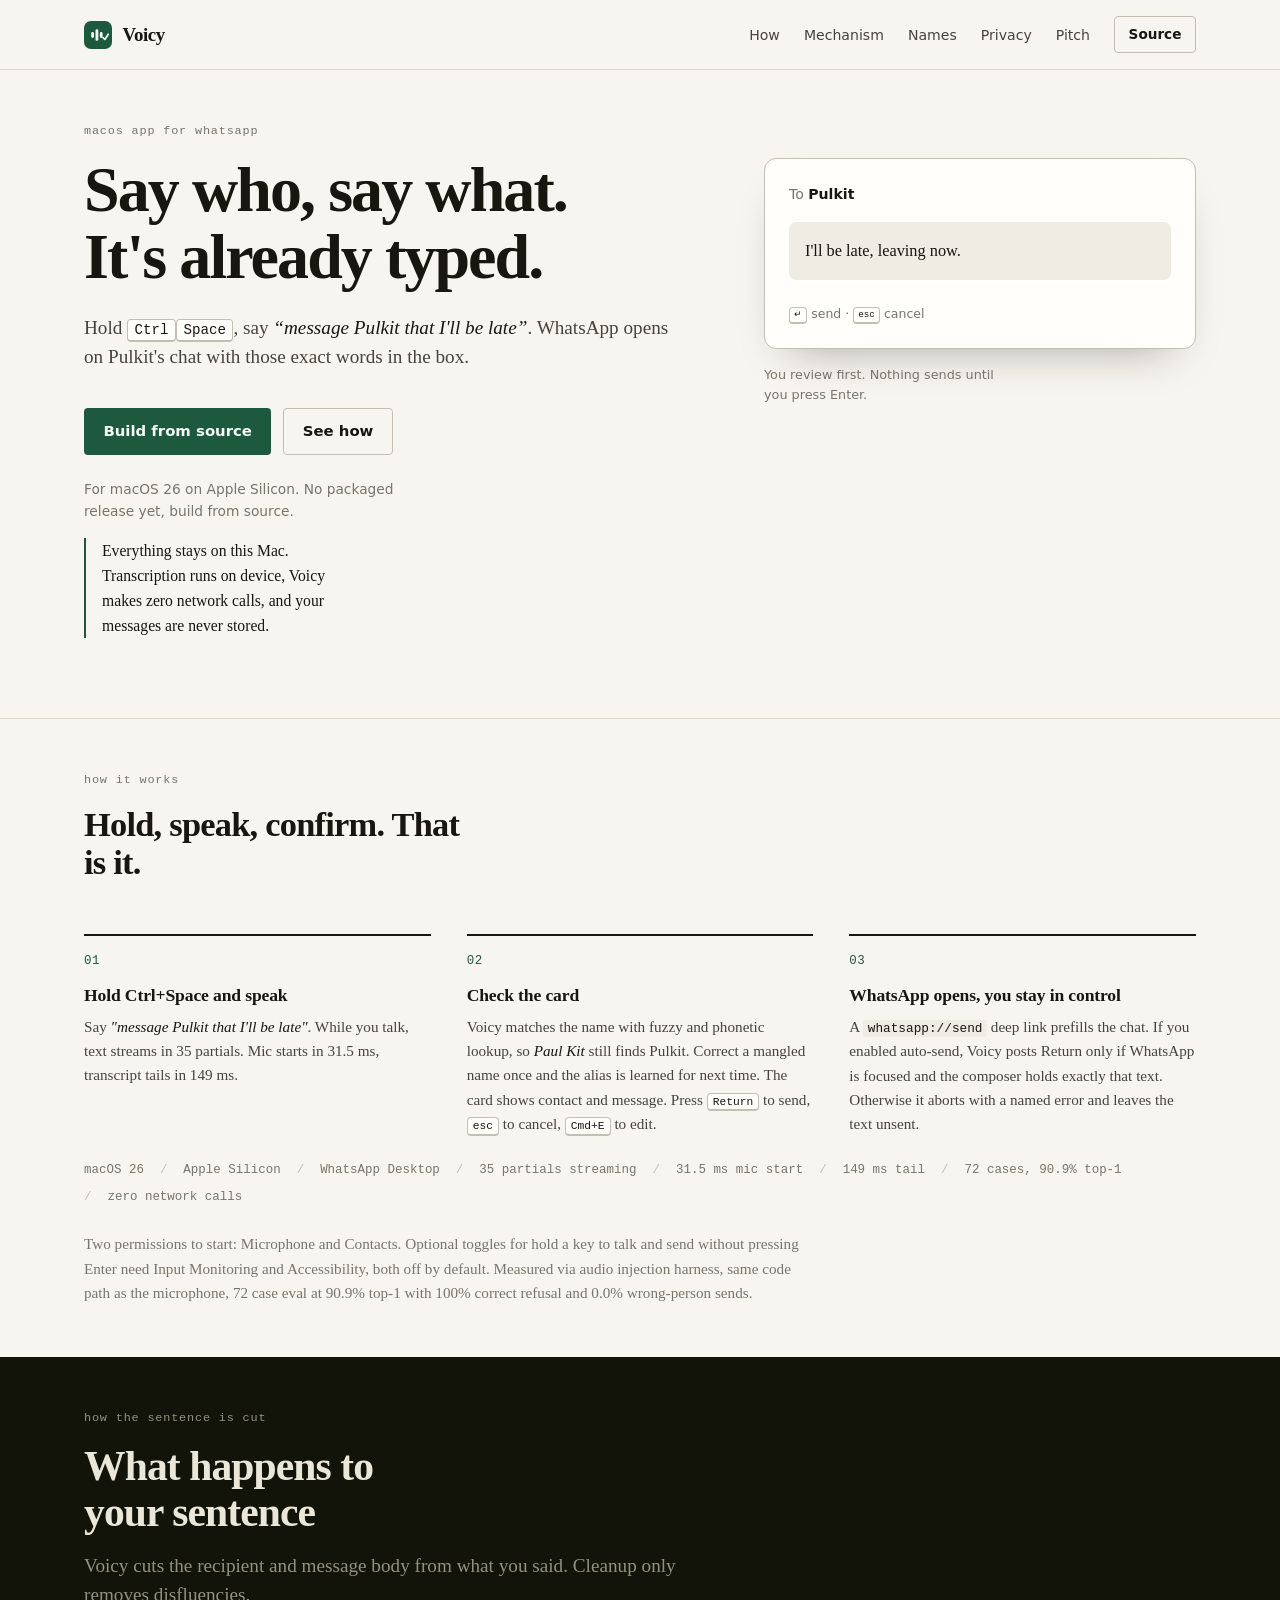
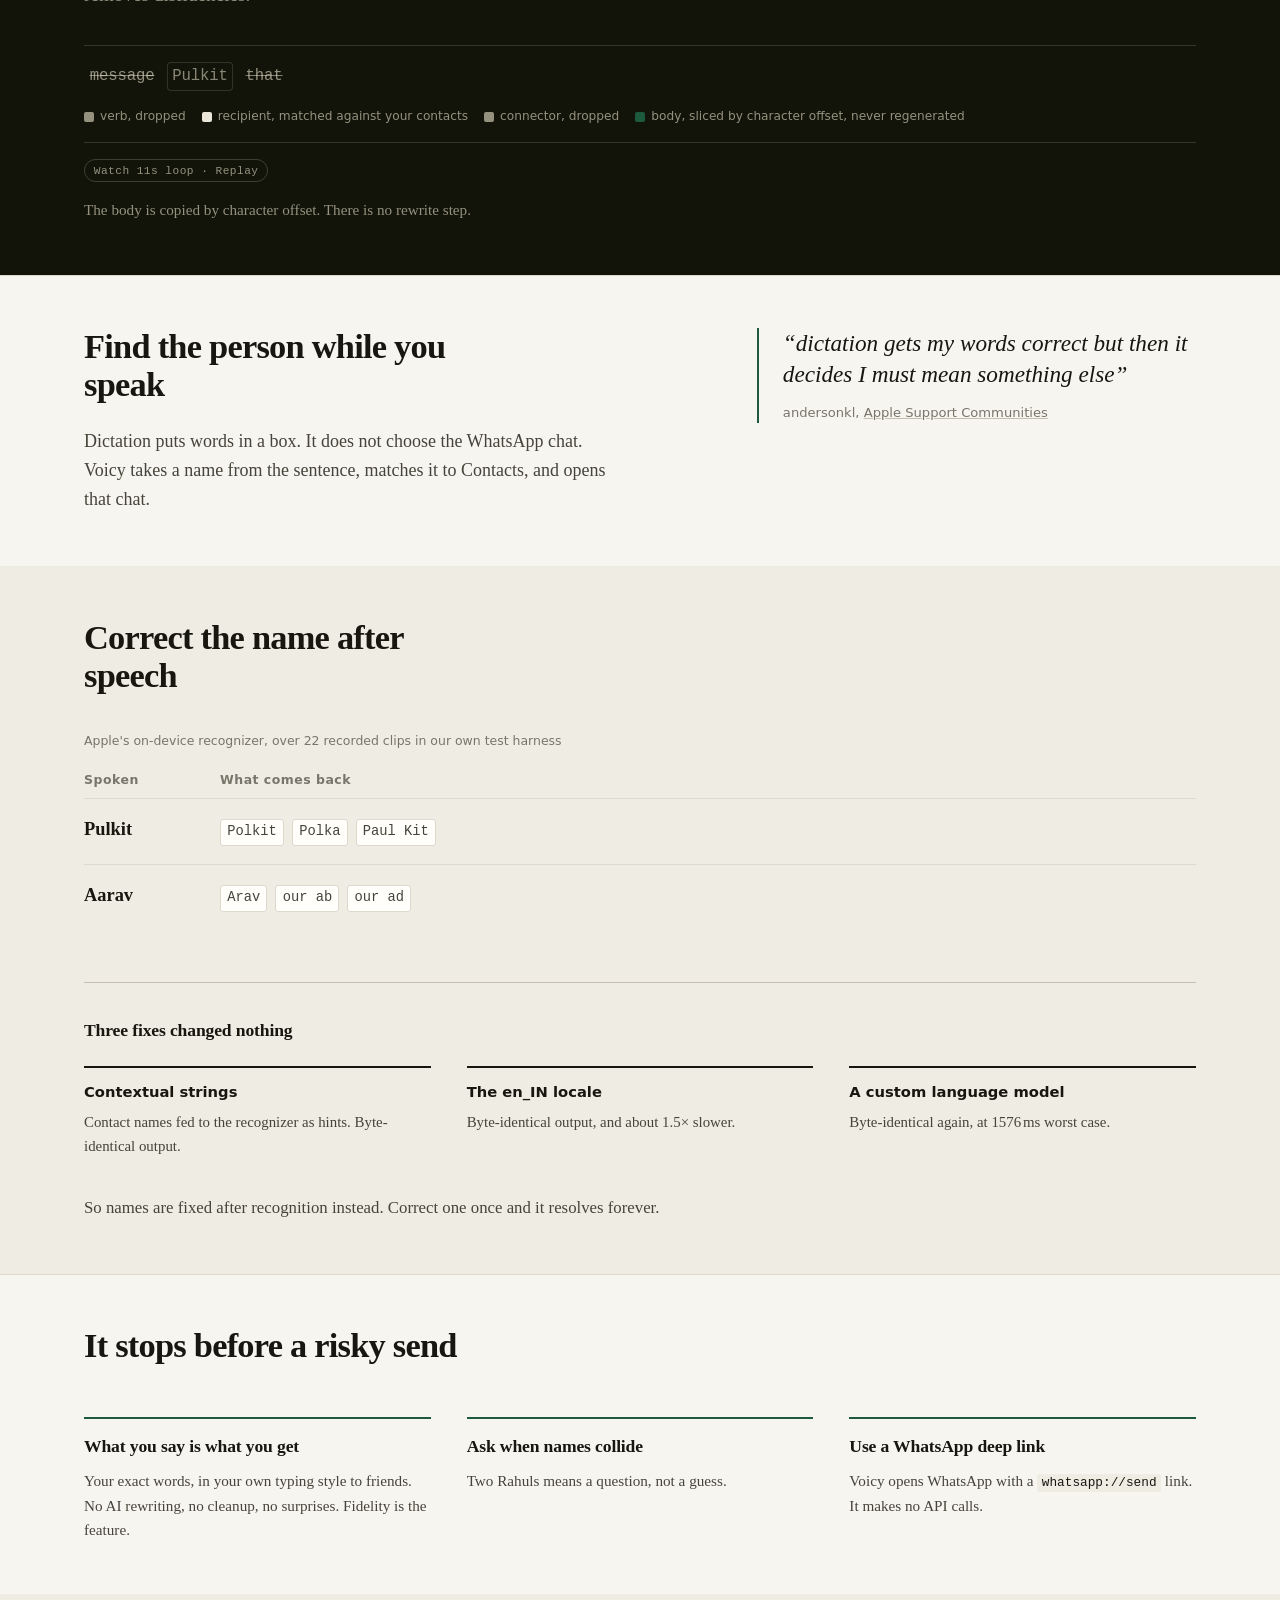
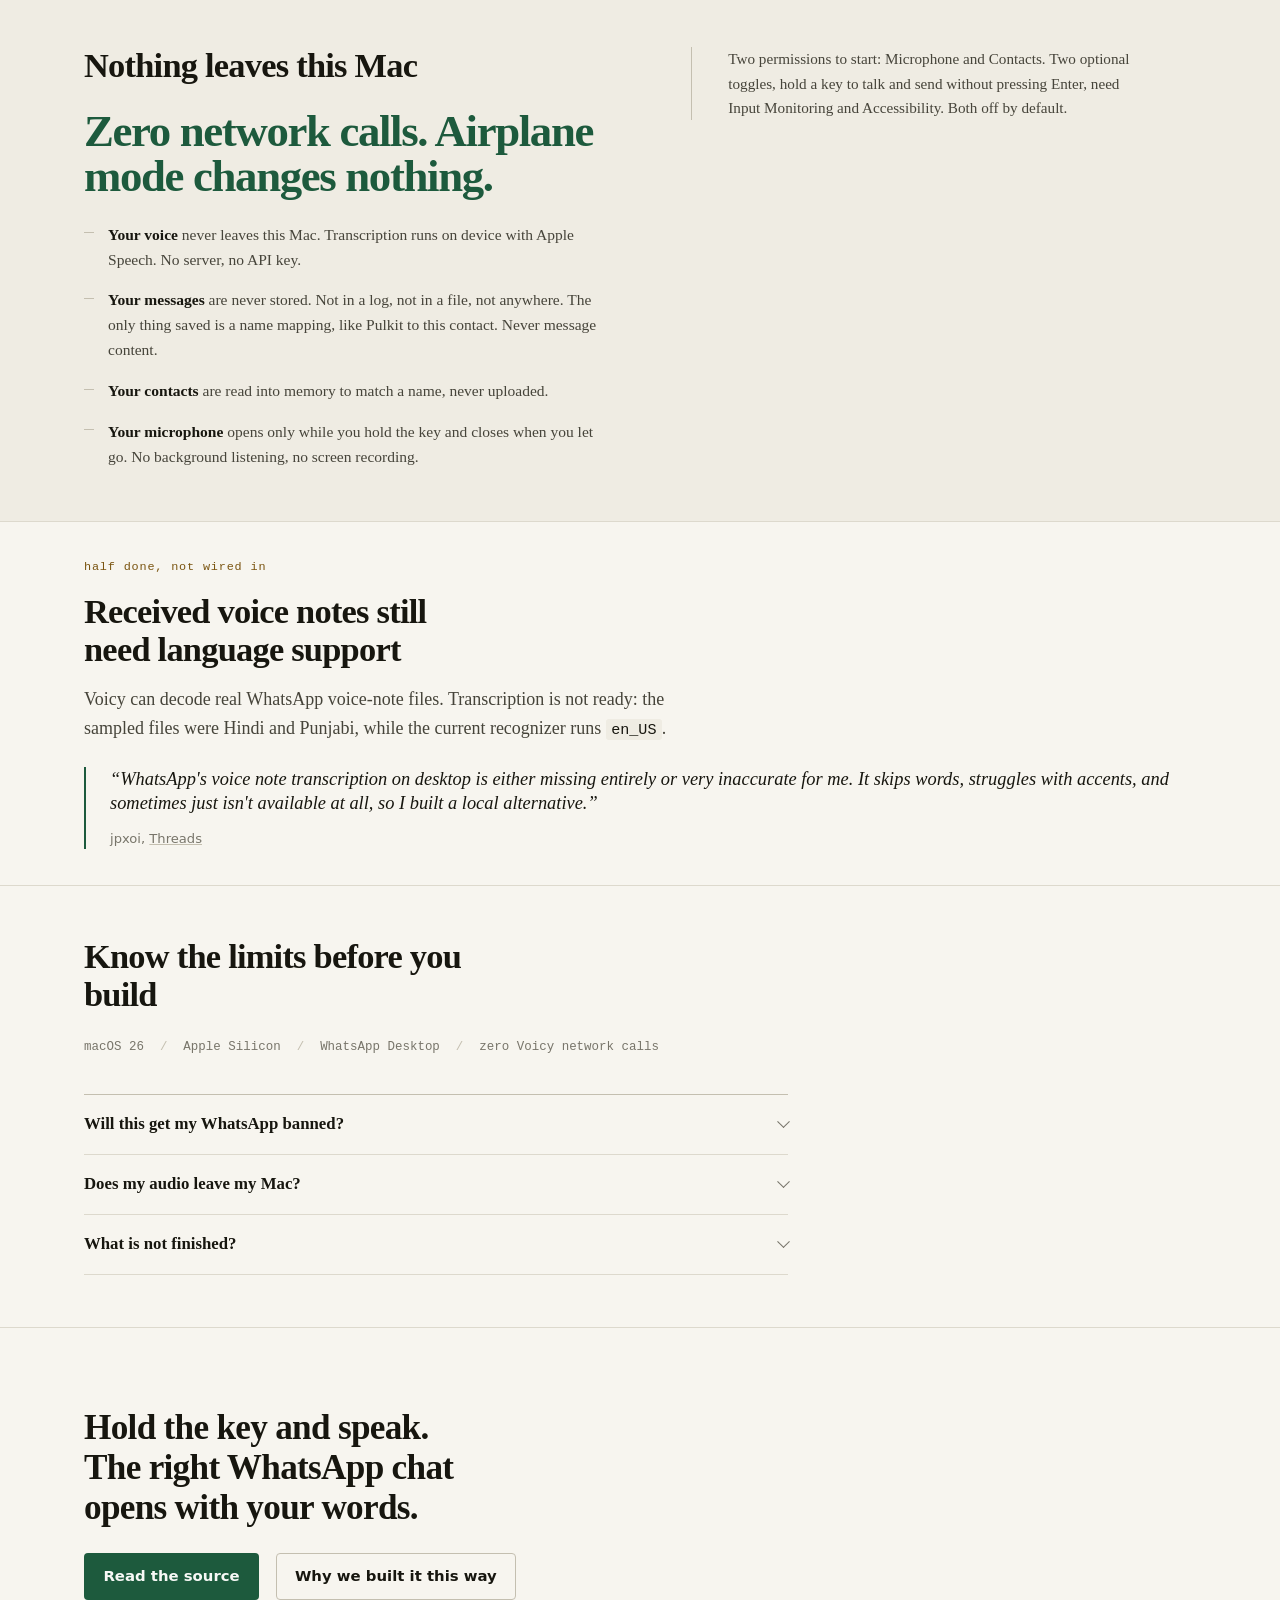
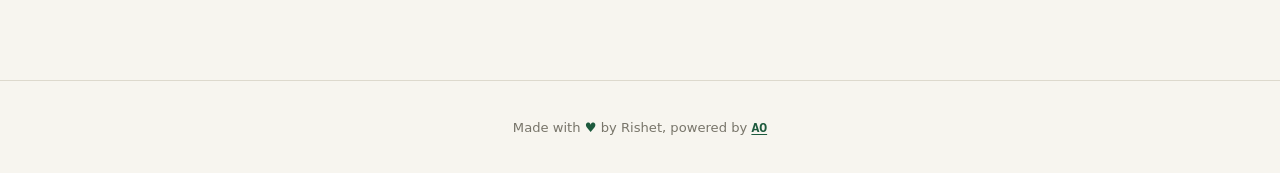
==== commit 6479d6aa: "docs: footer copy edit" ====
--- a/landing/index.html
+++ b/landing/index.html
@@ -243,7 +243,7 @@
 
 <footer class="site-footer">
   <div class="wrap footer-inner">
-    <p>Made with <span class="footer-heart">♥</span> by Rishet — powered by <a class="footer-ao" href="https://github.com/Rishet11/agent-orchestrator">AO</a></p>
+    <p>Made with <span class="footer-heart">♥</span> by Rishet, powered by <a class="footer-ao" href="https://github.com/Rishet11/agent-orchestrator">AO</a></p>
   </div>
 </footer>
 <script>
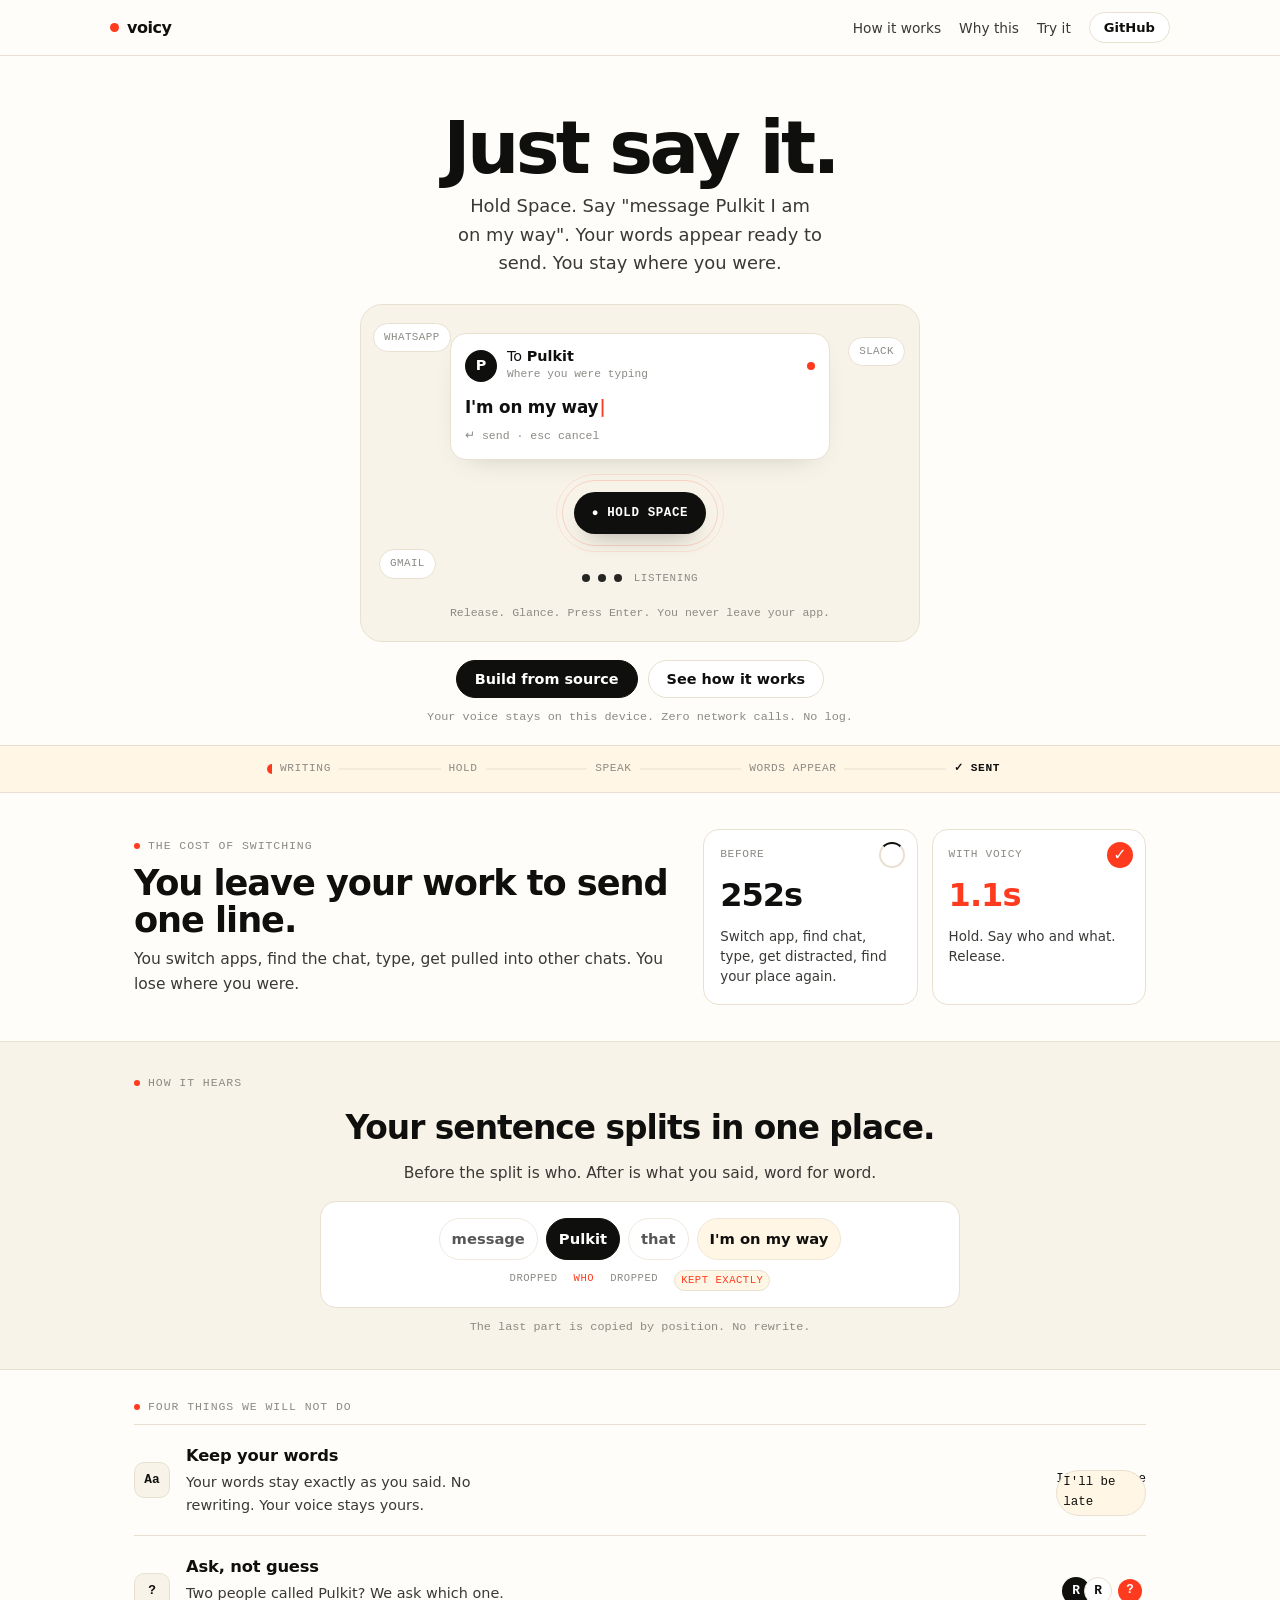
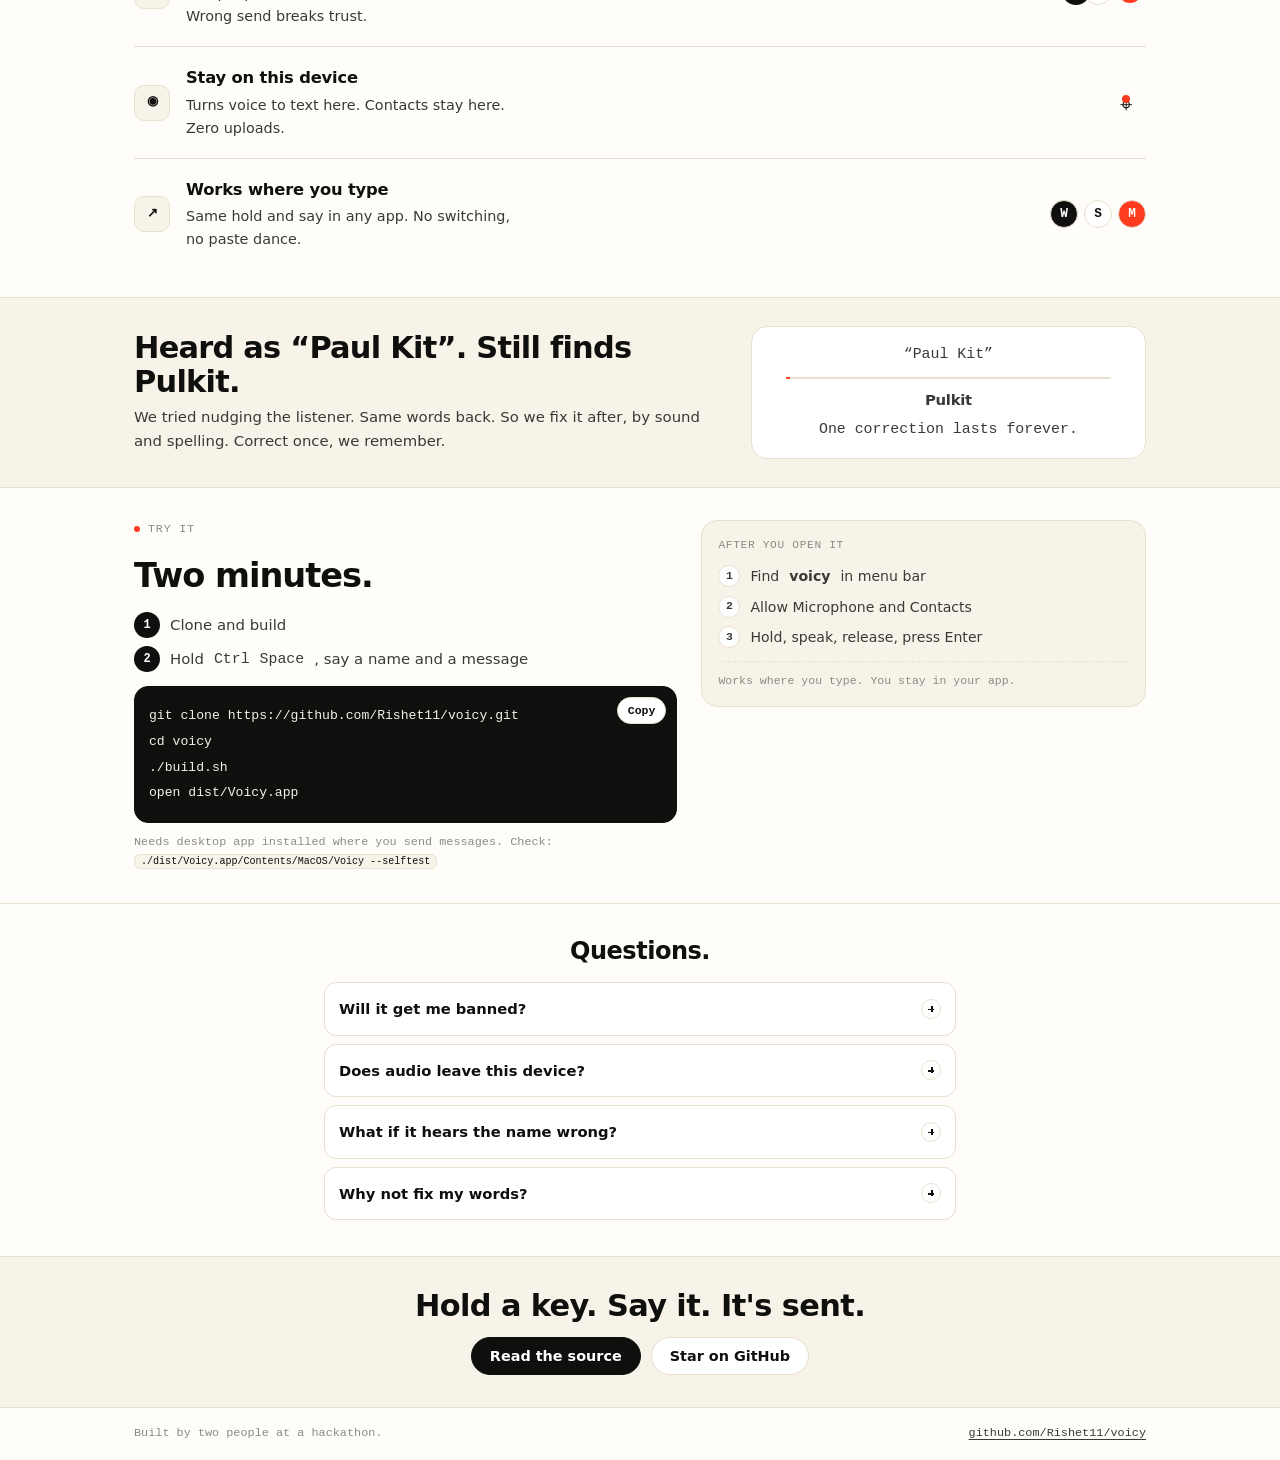
==== commit 178c7b5f: "refresh landing page" ====
--- a/landing/index.html
+++ b/landing/index.html
@@ -3,271 +3,323 @@
 <head>
 <meta charset="utf-8">
 <meta name="viewport" content="width=device-width, initial-scale=1">
-<title>Voicy: say who and what, and WhatsApp is already typed</title>
-<meta name="description" content="Hold Ctrl+Space, say who and what. Voicy opens the right WhatsApp chat with your exact words. Speech stays on-device and Voicy makes zero network calls.">
-<link rel="stylesheet" href="styles.css">
+<meta name="color-scheme" content="light">
+<title>Voicy - Just say it. It's sent.</title>
+<meta name="description" content="Hold a key, say who it's for and what to say. Your words appear where you send them. Nothing leaves your device.">
+<link rel="stylesheet" href="styles.css?v=orbit3">
 </head>
 <body>
-<a class="skip-link" href="#main">Skip to main content</a>
-
-<header class="site-header">
-  <nav class="nav wrap" aria-label="Primary">
-    <a class="brand" href="#top"><svg class="brand-mark" width="28" height="28" viewBox="0 0 28 28" fill="none" xmlns="http://www.w3.org/2000/svg" aria-hidden="true"><rect width="28" height="28" rx="7" fill="var(--green)"/><rect x="7.2" y="11" width="2.8" height="6" rx="1.4" fill="var(--on-green)"/><rect x="11.5" y="8.2" width="2.8" height="11.6" rx="1.4" fill="var(--on-green)"/><rect x="15.8" y="11" width="2.8" height="6" rx="1.4" fill="var(--on-green)"/><path d="M19 16.6L20.9 18.5L24.2 13.2" stroke="var(--on-green)" stroke-width="1.7" stroke-linecap="round" stroke-linejoin="round"/></svg>Voicy</a>
-    <ul class="nav-links">
-      <li><a href="#how">How</a></li>
-      <li><a href="#slice">Mechanism</a></li>
-      <li><a href="#names">Names</a></li>
-      <li><a href="#privacy">Privacy</a></li>
-      <li><a href="pitch.html">Pitch</a></li>
-    </ul>
-    <a class="btn btn-ghost nav-cta" href="https://github.com/Rishet11/voicy">Source</a>
+<a class="skip" href="#main">Skip to content</a>
+
+<header class="head">
+  <nav class="wrap nav">
+    <a class="brand" href="#top"><span class="dot"></span> voicy</a>
+    <div class="nav-mid">
+      <a href="#how">How it works</a>
+      <a href="#why">Why this</a>
+      <a href="#try">Try it</a>
+    </div>
+    <a class="btn btn-ghost sm" href="https://github.com/Rishet11/voicy">GitHub</a>
   </nav>
 </header>
 
 <main id="main">
 
-  <!-- ============ HERO ============ -->
+  <!-- HERO centered, kinetic, white -->
   <section class="hero" id="top">
-    <div class="wrap hero-grid">
-      <div class="hero-text">
-        <p class="eyebrow">macOS app for WhatsApp</p>
-        <h1>Say who, say what.<br>It's already typed.</h1>
-        <p class="lede">Hold <kbd>Ctrl</kbd><kbd>Space</kbd>, say <span class="said">&ldquo;message Pulkit that I'll be late&rdquo;</span>. WhatsApp opens on Pulkit's chat with those exact words in the box.</p>
-        <div class="hero-ctas">
-          <a class="btn btn-primary" href="https://github.com/Rishet11/voicy">Build from source</a>
-          <a class="btn btn-ghost" href="#slice">See how</a>
-        </div>
-        <p class="fineprint">For macOS 26 on Apple Silicon. No packaged release yet, build from source.</p>
-        <p class="privacy-line">Everything stays on this Mac. Transcription runs on device, Voicy makes zero network calls, and your messages are never stored.</p>
-      </div>
-
-      <figure class="hero-visual">
-        <div class="card confirm-card">
-          <p class="confirm-to">To <strong>Pulkit</strong></p>
-          <p class="confirm-body">I'll be late, leaving now.</p>
-          <p class="confirm-keys"><kbd>&crarr;</kbd> send <span aria-hidden="true">&middot;</span> <kbd>esc</kbd> cancel</p>
-        </div>
-        <figcaption>You review first. Nothing sends until you press Enter.</figcaption>
-      </figure>
-    </div>
-  </section>
-
-  <!-- ============ How it works in 3 steps ============ -->
-  <section class="section steps" id="how" aria-labelledby="how-h">
+    <div class="wrap hero-wrap">
+      <h1 class="hero-h"><span class="w1">Just</span> <span class="w2">say</span> <span class="w3">it.</span></h1>
+      <p class="hero-sub">Hold Space. Say "message Pulkit I am on my way". Your words appear ready to send. You stay where you were.</p>
+
+      <div class="stage" aria-label="Voice demo, hold to talk and your words appear">
+        <!-- floating chips that show universal, WhatsApp is one of many, not the only -->
+        <div class="chips" aria-hidden="true">
+          <span class="chip c1">WhatsApp</span>
+          <span class="chip c2">Slack</span>
+          <span class="chip c3">Gmail</span>
+        </div>
+
+        <!-- card that types -->
+        <div class="bubble" id="bubble">
+          <div class="bubble-top">
+            <span class="ava">P</span>
+            <div>
+              <p class="to">To <strong>Pulkit</strong></p>
+              <p class="where">Where you were typing</p>
+            </div>
+            <span class="blink" aria-hidden="true"></span>
+          </div>
+          <p class="typed"><span id="typed-text"></span><span class="cursor">|</span></p>
+          <p class="keys"><kbd>↵</kbd> send · <kbd>esc</kbd> cancel</p>
+        </div>
+
+        <!-- orb -->
+        <button class="orb" type="button" aria-label="Hold Space to talk">
+          <span class="orb-ring"></span>
+          <span class="orb-ring r2"></span>
+          <span class="orb-core"><span class="mic" aria-hidden="true">●</span> Hold Space</span>
+        </button>
+
+        <!-- listening indicator, voice not music -->
+        <div class="listen" aria-hidden="true">
+          <span></span><span></span><span></span>
+          <p>Listening</p>
+        </div>
+
+        <p class="stage-cap">Release. Glance. Press Enter. You never leave your app.</p>
+      </div>
+
+      <div class="hero-acts">
+        <a class="btn btn-primary" href="https://github.com/Rishet11/voicy">Build from source</a>
+        <a class="btn btn-ghost" href="#how">See how it works</a>
+      </div>
+      <p class="micro">Your voice stays on this device. Zero network calls. No log.</p>
+    </div>
+  </section>
+
+  <!-- CHAIN - dopamine loop, moving dot -->
+  <section class="chain" aria-label="The loop">
     <div class="wrap">
-      <p class="eyebrow">how it works</p>
-      <h2 id="how-h">Hold, speak, confirm. That is it.</h2>
-      <ol class="steps-grid">
-        <li class="step">
-          <span class="step-num">01</span>
-          <h3>Hold Ctrl+Space and speak</h3>
-          <p>Say <span class="said">"message Pulkit that I'll be late"</span>. While you talk, text streams in 35 partials. Mic starts in 31.5 ms, transcript tails in 149 ms.</p>
-        </li>
-        <li class="step">
-          <span class="step-num">02</span>
-          <h3>Check the card</h3>
-          <p>Voicy matches the name with fuzzy and phonetic lookup, so <span class="said">Paul Kit</span> still finds Pulkit. Correct a mangled name once and the alias is learned for next time. The card shows contact and message. Press <kbd>Return</kbd> to send, <kbd>esc</kbd> to cancel, <kbd>Cmd+E</kbd> to edit.</p>
-        </li>
-        <li class="step">
-          <span class="step-num">03</span>
-          <h3>WhatsApp opens, you stay in control</h3>
-          <p>A <code>whatsapp://send</code> deep link prefills the chat. If you enabled auto-send, Voicy posts Return only if WhatsApp is focused and the composer holds exactly that text. Otherwise it aborts with a named error and leaves the text unsent.</p>
-        </li>
-      </ol>
-      <p class="spec spec-steps"><span>macOS 26</span><span>Apple Silicon</span><span>WhatsApp Desktop</span><span>35 partials streaming</span><span>31.5 ms mic start</span><span>149 ms tail</span><span>72 cases, 90.9% top-1</span><span>zero network calls</span></p>
-      <p class="steps-note">Two permissions to start: Microphone and Contacts. Optional toggles for hold a key to talk and send without pressing Enter need Input Monitoring and Accessibility, both off by default. Measured via audio injection harness, same code path as the microphone, 72 case eval at 90.9% top-1 with 100% correct refusal and 0.0% wrong-person sends.</p>
-    </div>
-  </section>
-
-  <!-- ============ THE BIG ONE: the slicing mechanism ============ -->
-  <section class="slice" id="slice" aria-labelledby="slice-h">
+      <div class="track">
+        <span class="track-line"></span>
+        <span class="track-dot"></span>
+        <div class="track-steps">
+          <span class="step">Writing</span>
+          <span class="step">Hold</span>
+          <span class="step">Speak</span>
+          <span class="step">Words appear</span>
+          <span class="step ok">✓ Sent</span>
+        </div>
+      </div>
+    </div>
+  </section>
+
+  <!-- COST - timer psychology, less wordy -->
+  <section class="cost" id="why" aria-labelledby="cost-h">
+    <div class="wrap cost-grid">
+      <div class="cost-left">
+        <p class="eyebrow"><span class="dot sm"></span> The cost of switching</p>
+        <h2 id="cost-h">You leave your work to send one line.</h2>
+        <p class="sub">You switch apps, find the chat, type, get pulled into other chats. You lose where you were.</p>
+      </div>
+      <div class="timers">
+        <div class="tcard before">
+          <p class="tlabel">Before</p>
+          <p class="tnum"><span class="num" data-target="252">0</span><span>s</span></p>
+          <p class="tdesc">Switch app, find chat, type, get distracted, find your place again.</p>
+          <div class="spinner" aria-hidden="true"><span></span></div>
+        </div>
+        <div class="tcard after">
+          <p class="tlabel">With Voicy</p>
+          <p class="tnum ac"><span class="num" data-target="1.1">0</span><span>s</span></p>
+          <p class="tdesc">Hold. Say who and what. Release.</p>
+          <div class="check" aria-hidden="true">✓</div>
+        </div>
+      </div>
+    </div>
+  </section>
+
+  <!-- HOW - single pill that splits, no tape jargon -->
+  <section class="how" id="how" aria-labelledby="how-h">
+    <div class="wrap how-wrap">
+      <p class="eyebrow"><span class="dot sm"></span> How it hears</p>
+      <h2 id="how-h">Your sentence splits in one place.</h2>
+      <p class="sub">Before the split is who. After is what you said, word for word.</p>
+
+      <div class="split" id="split">
+        <div class="pill-line">
+          <span class="seg drop">message</span>
+          <span class="seg who">Pulkit</span>
+          <span class="seg drop">that</span>
+          <span class="seg keep">I'm on my way</span>
+        </div>
+        <div class="split-labels">
+          <span>dropped</span>
+          <span class="ac">who</span>
+          <span>dropped</span>
+          <span class="ac bg">kept exactly</span>
+        </div>
+      </div>
+      <p class="how-note">The last part is copied by position. No rewrite.</p>
+    </div>
+  </section>
+
+  <!-- ROWS - not 3 tiles, vertical list with micro animations -->
+  <section class="rows" aria-labelledby="rows-h">
     <div class="wrap">
-      <p class="eyebrow eyebrow-inv">how the sentence is cut</p>
-      <h2 id="slice-h">What happens to your sentence</h2>
-      <p class="lede lede-inv">Voicy cuts the recipient and message body from what you said. Cleanup only removes disfluencies.</p>
-
-      <div class="tape" role="img" aria-label="Transcript of the spoken sentence, message Pulkit that I'll be late leaving now. The word 'message' is marked as the verb, 'Pulkit' as the recipient, 'that' as the connector, and 'I'll be late, leaving now' as the message body sliced from the transcript without generation.">
-        <div class="tape-line">
-          <span class="tok tok-verb">message</span>
-          <span class="tok tok-name">Pulkit</span>
-          <span class="tok tok-conn">that</span>
-          <span class="tok tok-body">I'll be late, leaving now</span>
-        </div>
-        <div class="tape-legend">
-          <span><i class="sw sw-verb"></i>verb, dropped</span>
-          <span><i class="sw sw-name"></i>recipient, matched against your contacts</span>
-          <span><i class="sw sw-conn"></i>connector, dropped</span>
-          <span><i class="sw sw-body"></i>body, sliced by character offset, never regenerated</span>
-        </div>
-      </div>
-      <button type="button" class="tape-replay" aria-label="Replay 11 second slice animation">Watch 11s loop · Replay</button>
-
-      <p class="slice-note">The body is copied by character offset. There is no rewrite step.</p>
-    </div>
-  </section>
-
-  <!-- ============ Problem ============ -->
-  <section class="section" id="why" aria-labelledby="why-h">
-    <div class="wrap two-col">
+      <p class="eyebrow"><span class="dot sm"></span> Four things we will not do</p>
+      <h2 id="rows-h" class="sr">Promises</h2>
+
+      <div class="row">
+        <span class="row-icon" aria-hidden="true">Aa</span>
+        <div>
+          <h3>Keep your words</h3>
+          <p>Your words stay exactly as you said. No rewriting. Your voice stays yours.</p>
+        </div>
+        <span class="row-anim text-keep" aria-hidden="true"><span>I'll be late</span><span class="keep">I'll be late</span></span>
+      </div>
+
+      <div class="row">
+        <span class="row-icon" aria-hidden="true">?</span>
+        <div>
+          <h3>Ask, not guess</h3>
+          <p>Two people called Pulkit? We ask which one. Wrong send breaks trust.</p>
+        </div>
+        <span class="row-anim ask" aria-hidden="true">
+          <span class="av r">R</span><span class="av r2">R</span><span class="qm">?</span>
+        </span>
+      </div>
+
+      <div class="row">
+        <span class="row-icon" aria-hidden="true">◉</span>
+        <div>
+          <h3>Stay on this device</h3>
+          <p>Turns voice to text here. Contacts stay here. Zero uploads.</p>
+        </div>
+        <span class="row-anim lock" aria-hidden="true"><span class="lock-body">⌖</span><span class="lock-dot"></span></span>
+      </div>
+
+      <div class="row">
+        <span class="row-icon" aria-hidden="true">↗</span>
+        <div>
+          <h3>Works where you type</h3>
+          <p>Same hold and say in any app. No switching, no paste dance.</p>
+        </div>
+        <span class="row-anim apps" aria-hidden="true"><span class="app wa">W</span><span class="app sl">S</span><span class="app gm">M</span></span>
+      </div>
+    </div>
+  </section>
+
+  <!-- NAMES - small, honest, with match animation -->
+  <section class="names" aria-labelledby="names-h">
+    <div class="wrap names-grid">
       <div>
-        <h2 id="why-h">Find the person while you speak</h2>
-        <p>Dictation puts words in a box. It does not choose the WhatsApp chat. Voicy takes a name from the sentence, matches it to Contacts, and opens that chat.</p>
-      </div>
-      <blockquote class="quote">
-        <p>&ldquo;dictation gets my words correct but then it decides I must mean something else&rdquo;</p>
-        <cite>andersonkl, <a href="https://discussions.apple.com/thread/251793781">Apple Support Communities</a></cite>
-      </blockquote>
-    </div>
-  </section>
-
-  <!-- ============ Names: the honest engineering section ============ -->
-  <section class="section section-paper" id="names" aria-labelledby="names-h">
-    <div class="wrap">
-      <h2 id="names-h">Correct the name after speech</h2>
-
-      <table class="mangle">
-        <caption>Apple's on-device recognizer, over 22 recorded clips in our own test harness</caption>
-        <thead>
-          <tr><th scope="col">Spoken</th><th scope="col">What comes back</th></tr>
-        </thead>
-        <tbody>
-          <tr><th scope="row">Pulkit</th><td><span class="wrong">Polkit</span> <span class="wrong">Polka</span> <span class="wrong">Paul Kit</span></td></tr>
-          <tr><th scope="row">Aarav</th><td><span class="wrong">Arav</span> <span class="wrong">our ab</span> <span class="wrong">our ad</span></td></tr>
-        </tbody>
-      </table>
-
-      <div class="tried">
-        <h3>Three fixes changed nothing</h3>
-        <ol class="tried-list">
-          <li>
-            <span class="tried-name">Contextual strings</span>
-            <p>Contact names fed to the recognizer as hints. Byte-identical output.</p>
-          </li>
-          <li>
-            <span class="tried-name">The en_IN locale</span>
-            <p>Byte-identical output, and about 1.5&#215; slower.</p>
-          </li>
-          <li>
-            <span class="tried-name">A custom language model</span>
-            <p>Byte-identical again, at 1576&#8239;ms worst case.</p>
-          </li>
+        <h2 id="names-h">Heard as “Paul Kit”. Still finds Pulkit.</h2>
+        <p>We tried nudging the listener. Same words back. So we fix it after, by sound and spelling. Correct once, we remember.</p>
+      </div>
+      <div class="name-demo">
+        <p class="heard">“Paul Kit”</p>
+        <div class="match-line"><span class="ml"></span><span class="dot2"></span></div>
+        <p class="found">Pulkit</p>
+        <p class="nm-cap">One correction lasts forever.</p>
+      </div>
+    </div>
+  </section>
+
+  <!-- TRY - two steps, code -->
+  <section class="try" id="try" aria-labelledby="try-h">
+    <div class="wrap try-grid">
+      <div>
+        <p class="eyebrow"><span class="dot sm"></span> Try it</p>
+        <h2 id="try-h">Two minutes.</h2>
+        <ol class="steps">
+          <li><span class="n">1</span> Clone and build</li>
+          <li><span class="n">2</span> Hold <kbd>Ctrl</kbd> <kbd>Space</kbd>, say a name and a message</li>
         </ol>
-        <p class="tried-verdict">So names are fixed after recognition instead. Correct one once and it resolves forever.</p>
-      </div>
-    </div>
-  </section>
-
-  <!-- ============ Three rules ============ -->
-  <section class="section" id="rules" aria-labelledby="rules-h">
-    <div class="wrap">
-      <h2 id="rules-h">It stops before a risky send</h2>
-    </div>
-    <div class="wrap rules">
-      <article class="rule">
-        <h3>What you say is what you get</h3>
-        <p>Your exact words, in your own typing style to friends. No AI rewriting, no cleanup, no surprises. Fidelity is the feature.</p>
-      </article>
-      <article class="rule">
-        <h3>Ask when names collide</h3>
-        <p>Two Rahuls means a question, not a guess.</p>
-      </article>
-      <article class="rule">
-        <h3>Use a WhatsApp deep link</h3>
-        <p>Voicy opens WhatsApp with a <code>whatsapp://send</code> link. It makes no API calls.</p>
-      </article>
-    </div>
-  </section>
-
-  <!-- ============ Privacy ============ -->
-  <section class="section section-paper" id="privacy" aria-labelledby="privacy-h">
-    <div class="wrap two-col two-col-wide">
-      <div>
-        <h2 id="privacy-h">Nothing leaves this Mac</h2>
-        <p class="answer">Zero network calls. Airplane mode changes nothing.</p>
-        <ul class="facts">
-          <li><strong>Your voice</strong> never leaves this Mac. Transcription runs on device with Apple Speech. No server, no API key.</li>
-          <li><strong>Your messages</strong> are never stored. Not in a log, not in a file, not anywhere. The only thing saved is a name mapping, like Pulkit to this contact. Never message content.</li>
-          <li><strong>Your contacts</strong> are read into memory to match a name, never uploaded.</li>
-          <li><strong>Your microphone</strong> opens only while you hold the key and closes when you let go. No background listening, no screen recording.</li>
-        </ul>
-      </div>
-      <div class="perms">
-        <p class="perm-note">Two permissions to start: Microphone and Contacts. Two optional toggles, hold a key to talk and send without pressing Enter, need Input Monitoring and Accessibility. Both off by default.</p>
-      </div>
-    </div>
-  </section>
-
-  <!-- ============ Voice notes: honest status ============ -->
-  <section class="section section-narrow" id="voicenotes" aria-labelledby="vn-h">
-    <div class="wrap">
-      <p class="eyebrow eyebrow-warn">half done, not wired in</p>
-      <h2 id="vn-h">Received voice notes still need language support</h2>
-        <p>Voicy can decode real WhatsApp voice-note files. Transcription is not ready: the sampled files were Hindi and Punjabi, while the current recognizer runs <code>en_US</code>.</p>
-      <blockquote class="quote quote-inline">
-        <p>&ldquo;WhatsApp's voice note transcription on desktop is either missing entirely or very inaccurate for me. It skips words, struggles with accents, and sometimes just isn't available at all, so I built a local alternative.&rdquo;</p>
-        <cite>jpxoi, <a href="https://www.threads.com/@jpxoi/post/DUEcd-7DDGL/whats-app-voice-note-transcription-on-desktop-is-either-missing-entirely-or">Threads</a></cite>
-      </blockquote>
-    </div>
-  </section>
-
-  <!-- ============ FAQ ============ -->
-  <section class="section" id="faq" aria-labelledby="faq-h">
-    <div class="wrap">
-      <h2 id="faq-h">Know the limits before you build</h2>
-      <p class="spec"><span>macOS 26</span><span>Apple Silicon</span><span>WhatsApp Desktop</span><span>zero Voicy network calls</span></p>
-      <div class="faq">
-        <details>
-          <summary>Will this get my WhatsApp banned?<span class="chev" aria-hidden="true"></span></summary>
-          <div class="faq-a"><p>Voicy opens WhatsApp with a deep link. It does not use a WhatsApp API.</p></div>
-        </details>
-        <details>
-          <summary>Does my audio leave my Mac?<span class="chev" aria-hidden="true"></span></summary>
-          <div class="faq-a"><p>No. Speech runs on-device, and Voicy makes zero network calls.</p></div>
-        </details>
-        <details>
-          <summary>What is not finished?<span class="chev" aria-hidden="true"></span></summary>
-          <div class="faq-a"><p>Voicy decodes real Ogg-Opus voice notes locally, but transcription is blocked on language, the current recognizer runs en_US and is not wired into the UI. Auto-send posts Return only if WhatsApp is focused and the composer holds exactly the expected text, otherwise it aborts with a named error and the text stays unsent. Delivery still needs a person to confirm. The <a href="pitch.html#unproven">pitch page</a> lists the limits.</p></div>
-        </details>
-      </div>
+        <div class="code">
+          <pre><code>git clone https://github.com/Rishet11/voicy.git
+cd voicy
+./build.sh
+open dist/Voicy.app</code></pre>
+          <button class="copy" data-copy="git clone https://github.com/Rishet11/voicy.git
+cd voicy
+./build.sh
+open dist/Voicy.app">Copy</button>
+        </div>
+        <p class="req">Needs desktop app installed where you send messages. Check: <code>./dist/Voicy.app/Contents/MacOS/Voicy --selftest</code></p>
+      </div>
+      <div class="try-card">
+        <p class="try-label">After you open it</p>
+        <ol>
+          <li>Find <strong>voicy</strong> in menu bar</li>
+          <li>Allow Microphone and Contacts</li>
+          <li>Hold, speak, release, press Enter</li>
+        </ol>
+        <p class="try-foot">Works where you type. You stay in your app.</p>
+      </div>
+    </div>
+  </section>
+
+  <!-- FAQ - plain, collapsed -->
+  <section class="faq" aria-labelledby="faq-h">
+    <div class="wrap faq-wrap">
+      <h2 id="faq-h">Questions.</h2>
+      <details><summary>Will it get me banned? <span></span></summary><p>No. We open the app with the link it publishes for the web. No private API.</p></details>
+      <details><summary>Does audio leave this device? <span></span></summary><p>Never. It runs here. We make zero network calls and store no messages.</p></details>
+      <details><summary>What if it hears the name wrong? <span></span></summary><p>It will. We match by sound and spelling. Teach it once and it sticks.</p></details>
+      <details><summary>Why not fix my words? <span></span></summary><p>Because your voice is yours. We copy. We do not rewrite.</p></details>
     </div>
   </section>
 
   <section class="closer">
-    <div class="wrap">
-      <p class="closer-line">Hold the key and speak. The right WhatsApp chat opens with your words.</p>
-      <a class="btn btn-primary" href="https://github.com/Rishet11/voicy">Read the source</a>
-      <a class="btn btn-ghost" href="pitch.html">Why we built it this way</a>
-    </div>
-  </section>
+    <div class="wrap closer-wrap">
+      <p>Hold a key. Say it. It's sent.</p>
+      <div class="closer-acts">
+        <a class="btn btn-primary" href="https://github.com/Rishet11/voicy">Read the source</a>
+        <a class="btn btn-ghost" href="https://github.com/Rishet11/voicy">Star on GitHub</a>
+      </div>
+    </div>
+  </section>
+
 </main>
 
-<footer class="site-footer">
-  <div class="wrap footer-inner">
-    <p>Made with <span class="footer-heart">♥</span> by Rishet, powered by <a class="footer-ao" href="https://github.com/Rishet11/agent-orchestrator">AO</a></p>
+<footer class="foot">
+  <div class="wrap foot-inner">
+    <p>Built by two people at a hackathon.</p>
+    <a href="https://github.com/Rishet11/voicy">github.com/Rishet11/voicy</a>
   </div>
 </footer>
+
 <script>
 (function(){
-  var btn=document.querySelector('.tape-replay');
-  var tape=document.querySelector('.tape');
-  if(!btn||!tape)return;
-  var toks=tape.querySelectorAll('.tok');
-  function replay(){
-    var reduced=window.matchMedia('(prefers-reduced-motion: reduce)').matches;
-    if(reduced){
-      tape.style.opacity='0.72';
-      setTimeout(function(){tape.style.opacity='';},160);
-      btn.style.transform='scale(0.96)';
-      setTimeout(function(){btn.style.transform='';},120);
-      return;
+  var t = document.getElementById('typed-text');
+  var toEl = document.querySelector('.to strong');
+  var ava = document.querySelector('.ava');
+  var phrases = ["I'm on my way","I'll be late, leaving now","the file is ready","I'm here, come down"];
+  var names = ["Pulkit","Pulkit","Mom","Pulkit"];
+  var avas = ["P","P","M","R"];
+  var pi=0, ci=0, del=false, el=t;
+  function tick(){
+    var cur = phrases[pi];
+    if(!del){
+      el.textContent = cur.slice(0, ci+1);
+      ci++;
+      if(ci===cur.length){ del=true; setTimeout(tick, 1400); return; }
+      setTimeout(tick, 70);
+    } else {
+      el.textContent = cur.slice(0, ci-1);
+      ci--;
+      if(ci===0){ del=false; pi=(pi+1)%phrases.length; if(toEl) toEl.textContent = names[pi]; if(ava) ava.textContent = avas[pi]; setTimeout(tick, 400); return; }
+      setTimeout(tick, 32);
     }
-    toks.forEach(function(el){el.style.animation='none';});
-    void tape.offsetWidth;
-    toks.forEach(function(el){el.style.animation='';});
-    btn.style.transform='scale(0.96)';
-    setTimeout(function(){btn.style.transform='';},120);
   }
-  btn.addEventListener('click',replay);
+  tick();
+  var nums = document.querySelectorAll('.num');
+  var obs = new IntersectionObserver(function(entries){
+    entries.forEach(function(e){
+      if(e.isIntersecting){
+        var el=e.target, target=parseFloat(el.dataset.target), cur=0;
+        var isFloat = String(target).indexOf('.')>-1;
+        var step = isFloat ? 0.07 : 7;
+        var id=setInterval(function(){
+          cur += step;
+          if(cur>=target){ cur=target; clearInterval(id); obs.unobserve(el); }
+          el.textContent = isFloat ? cur.toFixed(1) : Math.round(cur);
+        }, 30);
+      }
+    });
+  },{threshold:.5});
+  nums.forEach(function(n){ obs.observe(n); });
+  var btn=document.querySelector('.copy');
+  if(btn){ btn.addEventListener('click', function(){
+    var txt=btn.dataset.copy||'';
+    if(navigator.clipboard){ navigator.clipboard.writeText(txt).then(function(){ var o=btn.textContent; btn.textContent='Copied'; setTimeout(function(){btn.textContent=o},1200); }); }
+  });}
+  var split=document.getElementById('split');
+  if(split){
+    split.addEventListener('mouseenter', function(){ split.classList.add('hover'); });
+    split.addEventListener('mouseleave', function(){ split.classList.remove('hover'); });
+  }
 })();
 </script>
 </body>
--- a/landing/styles.css
+++ b/landing/styles.css
@@ -1,554 +1,239 @@
-/* Voicy landing + pitch
-   Self-contained. No CDN, no build step, no external font files.
-
-   The one typographic idea:
-     serif  = what a person wrote or said     (ui-serif -> New York on macOS)
-     mono   = what the machine heard or measured
-     sans   = interface chrome only (nav, buttons, labels)
-   Nothing else gets to be decorative. */
-
-*, *::before, *::after { box-sizing: border-box; }
-html { -webkit-text-size-adjust: 100%; text-size-adjust: 100%; }
-body, h1, h2, h3, h4, p, figure, figcaption, blockquote, dl, dd, ol, ul { margin: 0; }
-ul, ol { padding: 0; list-style: none; }
-img, svg { display: block; max-width: 100%; }
-a { color: inherit; text-decoration: none; }
-table { border-collapse: collapse; }
-
-/* ---------------- tokens: complete light palette on bare :root ---------------- */
-:root {
-  --serif: ui-serif, "New York", Iowan Old Style, Georgia, serif;
-  --sans: -apple-system, BlinkMacSystemFont, "Segoe UI", system-ui, sans-serif;
-  --mono: ui-monospace, SFMono-Regular, "SF Mono", Menlo, Consolas, monospace;
-
-  --paper:      #f7f5ef;
-  --paper-warm: #efece3;
-  --card:       #fffefb;
-  --ink:        #17160f;
-  --ink-2:      #46443a;
-  --ink-3:      #78756a;
-  --rule:       #ddd9cd;
-  --rule-2:     #c4bfb0;
-
-  /* one accent, used for one thing: the words that came out of your mouth */
-  --green:      #1d5a3d;
-  --green-soft: #d9e8de;
-  --on-green:   #f7f9f6;
-
-  --amber:      #7a5410;
-  --amber-soft: #f2e7d0;
-
-  --dark:       #131409;
-  --dark-2:     #1d1e12;
-  --on-dark:    #eae7d9;
-  --on-dark-2:  #94917f;
-
-  --s1: .25rem; --s2: .5rem;  --s3: .75rem; --s4: 1rem;
-  --s5: 1.5rem; --s6: 2.25rem; --s7: 3.25rem; --s8: 5rem; --s9: 7.5rem;
-
-  --shell: 1160px;
-  --measure: 33rem;
+/* Voicy - Orbit, white/cream, kinetic. No 3-tiles, no gradients, pure motion. */
+*,*::before,*::after{box-sizing:border-box}
+html{color-scheme:light;-webkit-text-size-adjust:100%;text-size-adjust:100%;scroll-behavior:smooth}
+body,h1,h2,h3,p,figure,ol,ul,pre{margin:0}
+ol,ul{list-style:none;padding:0}
+a{color:inherit;text-decoration:none}
+:root{
+  --paper:#FFFDFA;
+  --paper2:#F8F3E8;
+  --paper3:#FFF8EC;
+  --ink:#0F0F0E;
+  --ink2:#3A3936;
+  --ink3:#8C8A85;
+  --line:#E8E0D0;
+  --line2:#F0E8D6;
+  --accent:#11110F;
+  --accent2:#FF3B1F;
+  --cream:#FFF6E6;
+  --sans:-apple-system,BlinkMacSystemFont,"Segoe UI",system-ui,sans-serif;
+  --mono:ui-monospace,SFMono-Regular,Menlo,monospace;
+  --wrap:1060px;
+  --r:14px;
+  --r2:18px;
 }
-
-@media (prefers-color-scheme: dark) {
-  :root {
-    --paper:      #131409;
-    --paper-warm: #191a10;
-    --card:       #1e1f14;
-    --ink:        #eceadd;
-    --ink-2:      #bab7a7;
-    --ink-3:      #8b8878;
-    --rule:       #2f3023;
-    --rule-2:     #454635;
-
-    --green:      #74dda4;
-    --green-soft: rgba(116, 221, 164, .14);
-    --on-green:   #0b1610;
-
-    --amber:      #dcb662;
-    --amber-soft: rgba(220, 182, 98, .13);
-
-    --dark:       #0b0c06;
-    --dark-2:     #14150c;
-    --on-dark:    #eae7d9;
-    --on-dark-2:  #85826f;
-  }
-}
-
-body {
-  background: var(--paper);
-  color: var(--ink);
-  font-family: var(--serif);
-  font-size: 18px;
-  line-height: 1.6;
-  -webkit-font-smoothing: antialiased;
-}
-
-.wrap {
-  width: 100%;
-  max-width: var(--shell);
-  margin-inline: auto;
-  padding-inline: var(--s5);
-}
-
-/* ---------------- type scale ---------------- */
-h1, h2, h3 { font-family: var(--serif); font-weight: 600; line-height: 1.1; letter-spacing: -.015em; color: var(--ink); }
-
-h1 { font-size: clamp(2.3rem, 5.6vw, 4rem); line-height: 1.04; letter-spacing: -.03em; }
-h2 { font-size: clamp(1.6rem, 2.9vw, 2.15rem); letter-spacing: -.022em; max-width: 22ch; }
-h3 { font-size: 1.1rem; letter-spacing: -.008em; line-height: 1.3; }
-
-p { max-width: var(--measure); color: var(--ink-2); }
-p + p { margin-top: var(--s4); }
-strong { color: var(--ink); font-weight: 600; }
-em { font-style: italic; }
-
-.lede { font-size: clamp(1.08rem, 1.5vw, 1.3rem); line-height: 1.5; color: var(--ink-2); max-width: 38rem; }
-.section-lede { font-size: 1.08rem; margin-top: var(--s4); max-width: 40rem; }
-
-code, kbd, .mono { font-family: var(--mono); }
-code { font-size: .84em; color: var(--ink); background: var(--paper-warm); padding: .1em .35em; border-radius: 3px; }
-
-kbd {
-  font-family: var(--mono); font-size: .74em; font-weight: 500;
-  background: var(--card); border: 1px solid var(--rule-2);
-  border-bottom-width: 2px; border-radius: 4px;
-  padding: .15em .45em; color: var(--ink);
-  white-space: nowrap;
-}
-
-.eyebrow {
-  font-family: var(--mono); font-size: .74rem; letter-spacing: .07em;
-  text-transform: lowercase; color: var(--ink-3);
-  max-width: none; margin-bottom: var(--s4);
-}
-.eyebrow-inv { color: var(--on-dark-2); }
-.eyebrow-warn { color: var(--amber); }
-
-.said { font-style: italic; color: var(--ink); }
-.fineprint { font-family: var(--sans); font-size: .86rem; line-height: 1.55; color: var(--ink-3); max-width: 36ch; }
-.privacy-line {
-  margin-top: var(--s4); padding-left: var(--s4);
-  border-left: 2px solid var(--green);
-  color: var(--ink); font-size: .98rem; max-width: 34ch;
-}
-
-/* ---------------- a11y ---------------- */
-.skip-link {
-  position: absolute; left: -9999px; top: 0; z-index: 60;
-  font-family: var(--sans); font-size: .9rem; font-weight: 600;
-  background: var(--green); color: var(--on-green);
-  padding: var(--s2) var(--s4); border-radius: 4px;
-}
-.skip-link:focus-visible { left: var(--s4); top: var(--s4); }
-
-a:focus-visible, summary:focus-visible, [tabindex]:focus-visible {
-  outline: 2px solid var(--green); outline-offset: 3px; border-radius: 2px;
-}
-.slice a:focus-visible { outline-color: var(--on-dark); }
-
-/* ---------------- buttons ---------------- */
-.btn {
-  display: inline-flex; align-items: center; justify-content: center;
-  font-family: var(--sans); font-size: .93rem; font-weight: 600;
-  padding: .68rem 1.15rem; border: 1px solid transparent; border-radius: 4px;
-  transition: background-color .15s ease, border-color .15s ease, color .15s ease;
-}
-.btn-primary { background: var(--green); color: var(--on-green); }
-.btn-primary:hover { background: var(--ink); color: var(--paper); }
-.btn-ghost { border-color: var(--rule-2); color: var(--ink); }
-.btn-ghost:hover { border-color: var(--ink); }
-
-/* ---------------- header ---------------- */
-.site-header { border-bottom: 1px solid var(--rule); background: var(--paper); }
-.nav { display: flex; align-items: center; gap: var(--s5); padding-block: var(--s4); }
-.brand {
-  font-family: var(--serif); font-weight: 600; font-size: 1.18rem;
-  letter-spacing: -.02em; margin-right: auto; display: inline-flex; align-items: center; gap: .55em;
-}
-.brand-mark { width: 28px; height: 28px; display: block; flex: none; }
-.nav-links { display: flex; gap: var(--s5); }
-.nav-links a { font-family: var(--sans); font-size: .88rem; color: var(--ink-2); }
-.nav-links a:hover { color: var(--ink); }
-.nav-cta { padding: .42rem .85rem; font-size: .85rem; }
-
-@media (max-width: 860px) { .nav-links { display: none; } }
-
-/* ---------------- hero ---------------- */
-.hero { padding-block: var(--s7) var(--s8); }
-.hero-grid { display: grid; grid-template-columns: minmax(0, 1.25fr) minmax(0, .9fr); gap: var(--s8); align-items: start; }
-.hero h1 { margin-bottom: var(--s5); }
-.hero .lede { margin-bottom: var(--s6); }
-.hero-ctas { display: flex; gap: var(--s3); flex-wrap: wrap; margin-bottom: var(--s5); }
-
-.hero-visual { padding-top: var(--s6); }
-.hero-visual figcaption {
-  font-family: var(--sans); font-size: .8rem; color: var(--ink-3);
-  margin-top: var(--s4); max-width: 30ch;
-}
-
-.card {
-  background: var(--card);
-  border: 1px solid var(--rule-2);
-  border-radius: 12px;
-  box-shadow: 0 22px 44px -26px rgba(20,21,15,.4);
-  padding: var(--s5);
-}
-.confirm-to {
-  font-family: var(--sans); font-size: .88rem; color: var(--ink-3);
-  margin-bottom: var(--s3); max-width: none;
-}
-.confirm-to strong { color: var(--ink); font-weight: 600; }
-.confirm-body {
-  font-family: var(--serif); font-size: 1.02rem; color: var(--ink);
-  background: var(--paper-warm); border-radius: 7px;
-  padding: var(--s4); margin-bottom: var(--s5); max-width: none;
-}
-.confirm-keys {
-  font-family: var(--sans); font-size: .78rem; color: var(--ink-3); max-width: none;
-}
-
-@media (max-width: 900px) {
-  .hero { padding-block: var(--s7) var(--s8); }
-  .hero-grid { grid-template-columns: 1fr; gap: var(--s6); }
-  .hero-visual { padding-top: 0; max-width: 420px; }
-}
-
-/* ---------------- the slice: compact editorial tape ---------------- */
-.slice {
-  background: var(--dark);
-  color: var(--on-dark);
-  padding-block: var(--s7);
-}
-.slice h2 { color: var(--on-dark); max-width: 16ch; font-size: clamp(1.7rem, 3.6vw, 2.6rem); }
-.slice .lede-inv { color: var(--on-dark-2); margin-top: var(--s4); }
-
-.tape {
-  margin-top: var(--s6);
-  border-top: 1px solid rgba(255,255,255,.14);
-  border-bottom: 1px solid rgba(255,255,255,.14);
-  padding-block: var(--s4);
-  max-width: 100%;
-  overflow: hidden;
-}
-.tape-line {
-  font-family: var(--mono);
-  font-size: clamp(.84rem, 1.45vw, .98rem);
-  line-height: 1.5;
-  letter-spacing: -.01em;
-  display: flex; flex-wrap: wrap; gap: .36em .42em;
-  align-items: baseline;
-}
-.tok { position: relative; padding: .16em .36em; border-radius: 4px; white-space: nowrap; font-weight: 400; }
-.tok-body { white-space: normal; }
-.tok-verb, .tok-conn { color: var(--on-dark-2); text-decoration: line-through; text-decoration-thickness: 1px; text-decoration-color: rgba(234,231,217,.5); }
-.tok-name { color: var(--dark); background: var(--on-dark); }
-.tok-body { color: var(--dark); background: var(--green); }
-
-.tape-legend {
-  display: flex; flex-wrap: wrap; gap: var(--s3) var(--s4);
-  margin-top: var(--s4);
-  font-family: var(--sans); font-size: .76rem; color: var(--on-dark-2);
-}
-.tape-legend span { display: inline-flex; align-items: center; gap: .5em; }
-.sw { width: 10px; height: 10px; border-radius: 2px; flex: none; }
-.sw-verb, .sw-conn { background: var(--on-dark-2); }
-.sw-name { background: var(--on-dark); }
-.sw-body { background: var(--green); }
-
-.slice-note { color: var(--on-dark-2); margin-top: var(--s4); max-width: 46rem; font-size: .95rem; }
-
-.tape-replay {
-  display: inline-flex; align-items: center; gap: .45em;
-  margin-top: var(--s4);
-  font-family: var(--mono); font-size: .7rem; letter-spacing: .04em;
-  color: var(--on-dark-2);
-  background: transparent;
-  border: 1px solid rgba(255,255,255,.18);
-  border-radius: 999px;
-  padding: .38em .78em;
-  cursor: pointer;
-  transition: border-color .15s ease, color .15s ease, background-color .15s ease, transform .12s ease;
-}
-.tape-replay:hover { border-color: rgba(255,255,255,.32); color: var(--on-dark); background: rgba(255,255,255,.06); }
-.tape-replay:focus-visible { outline: 2px solid var(--on-dark); outline-offset: 2px; }
-.tape-replay:active { transform: scale(.97); }
-
-/* editorial 11s loop: verb fades, name highlights, connector fades, body slides in, then reset */
-@media (prefers-reduced-motion: no-preference) {
-  .tok-verb { animation: tok-verb-loop 11s ease-in-out infinite both; }
-  .tok-conn { animation: tok-conn-loop 11s ease-in-out infinite both; }
-  .tok-name { animation: tok-name-loop 11s ease-in-out infinite both; }
-  .tok-body { animation: tok-body-loop 11s ease-in-out infinite both; }
-
-  @keyframes tok-verb-loop {
-    0%, 10% { opacity: 1; }
-    16%, 78% { opacity: .34; }
-    86%, 100% { opacity: 1; }
-  }
-  @keyframes tok-conn-loop {
-    0%, 30% { opacity: 1; }
-    36%, 78% { opacity: .34; }
-    86%, 100% { opacity: 1; }
-  }
-  @keyframes tok-name-loop {
-    0%, 16% { opacity: .92; background: transparent; color: var(--on-dark-2); box-shadow: inset 0 0 0 1px rgba(255,255,255,.14); }
-    24%, 78% { opacity: 1; background: var(--on-dark); color: var(--dark); box-shadow: inset 0 0 0 1px transparent; }
-    86%, 100% { opacity: .92; background: transparent; color: var(--on-dark-2); box-shadow: inset 0 0 0 1px rgba(255,255,255,.14); }
-  }
-  @keyframes tok-body-loop {
-    0%, 38% { opacity: 0; transform: translateY(4px); }
-    50%, 78% { opacity: 1; transform: translateY(0); }
-    86%, 100% { opacity: 0; transform: translateY(3px); }
-  }
-}
-
-@media (max-width: 700px) {
-  .slice { padding-block: var(--s7); }
-  .tape-line { line-height: 1.45; }
-}
-
-/* ---------------- generic sections ---------------- */
-.section { padding-block: var(--s7); border-top: 1px solid var(--rule); }
-.section-paper { background: var(--paper-warm); border-top-color: transparent; }
-.section-narrow { padding-block: var(--s6); }
-.section-narrow p { max-width: 40rem; }
-.section-narrow h2 { margin-bottom: var(--s4); }
-
-.two-col { display: grid; grid-template-columns: minmax(0, 1.35fr) minmax(0, 1fr); gap: var(--s8); align-items: start; }
-.two-col-wide { grid-template-columns: minmax(0, 1.1fr) minmax(0, 1fr); gap: var(--s7); }
-.two-col h2 { margin-bottom: var(--s5); }
-
-@media (max-width: 860px) { .two-col, .two-col-wide { grid-template-columns: 1fr; gap: var(--s6); } }
-
-/* ---------------- quote (exactly one on the page) ---------------- */
-.quote { border-left: 2px solid var(--green); padding-left: var(--s5); }
-.quote p {
-  font-family: var(--serif); font-style: italic;
-  font-size: clamp(1.15rem, 2vw, 1.45rem); line-height: 1.35;
-  color: var(--ink); max-width: none;
-}
-.quote cite {
-  display: block; margin-top: var(--s3); font-style: normal;
-  font-family: var(--sans); font-size: .82rem; color: var(--ink-3);
-}
-.quote cite a { text-decoration: underline; text-decoration-color: var(--rule-2); }
-.quote cite a:hover { color: var(--green); }
-
-/* ---------------- names section ---------------- */
-.mangle { width: 100%; margin-top: var(--s6); font-size: .98rem; }
-.mangle caption {
-  text-align: left; font-family: var(--sans); font-size: .78rem;
-  color: var(--ink-3); margin-bottom: var(--s3);
-}
-.mangle th, .mangle td { text-align: left; padding: var(--s4) var(--s4) var(--s4) 0; border-bottom: 1px solid var(--rule); vertical-align: baseline; }
-.mangle thead th { font-family: var(--sans); font-size: .78rem; font-weight: 600; letter-spacing: .04em; color: var(--ink-3); padding-block: var(--s2); }
-.mangle tbody th { font-family: var(--serif); font-weight: 600; font-size: 1.15rem; width: 8.5rem; color: var(--ink); }
-.wrong {
-  display: inline-block; font-family: var(--mono); font-size: .86rem;
-  color: var(--ink-2); background: var(--paper);
-  border: 1px solid var(--rule); border-radius: 3px;
-  padding: .12em .45em; margin: .15em .3em .15em 0;
-}
-.section-paper .wrong { background: var(--card); }
-/* used by pitch.html */
-.mangle-note { margin-top: var(--s4); font-size: .95rem; color: var(--ink-3); max-width: 42rem; }
-.mangle tbody tr:last-child th, .mangle tbody tr:last-child td { border-bottom: 0; }
-.tried { margin-top: var(--s7); border-top: 1px solid var(--rule-2); padding-top: var(--s6); }
-.tried h3 { max-width: 24ch; margin-bottom: var(--s5); }
-.tried-list { display: grid; grid-template-columns: repeat(3, minmax(0, 1fr)); gap: var(--s6); }
-.tried-list li { border-top: 2px solid var(--ink); padding-top: var(--s3); }
-.tried-name { display: block; font-family: var(--sans); font-size: .92rem; font-weight: 600; margin-bottom: var(--s2); }
-.tried-list p { font-size: .93rem; max-width: none; }
-.tried-verdict { margin-top: var(--s6); font-size: 1.05rem; max-width: 44rem; }
-
-@media (max-width: 860px) { .tried-list { grid-template-columns: 1fr; gap: var(--s5); } }
-
-/* ---------------- rules ---------------- */
-.rules { display: grid; grid-template-columns: repeat(3, minmax(0, 1fr)); gap: var(--s6); margin-top: var(--s7); }
-.rule { border-top: 2px solid var(--green); padding-top: var(--s4); }
-.rule h3 { margin-bottom: var(--s3); }
-.rule p { font-size: .95rem; max-width: none; }
-
-@media (max-width: 860px) { .rules { grid-template-columns: 1fr; gap: var(--s5); } }
-
-/* ---------------- how it works ---------------- */
-.steps { padding-block: var(--s7); }
-.steps-grid { display: grid; grid-template-columns: repeat(3, minmax(0, 1fr)); gap: var(--s6); margin-top: var(--s7); list-style: none; padding: 0; }
-.step { border-top: 2px solid var(--ink); padding-top: var(--s4); }
-.step-num { display: block; font-family: var(--mono); font-size: .78rem; color: var(--green); margin-bottom: var(--s3); letter-spacing: .04em; }
-.step h3 { margin-bottom: var(--s2); }
-.step p { font-size: .95rem; max-width: none; }
-.spec-steps { margin-top: var(--s6); }
-.steps-note { margin-top: var(--s5); font-size: .95rem; color: var(--ink-3); max-width: 46rem; }
-@media (max-width: 860px) { .steps-grid { grid-template-columns: 1fr; gap: var(--s5); } }
-
-/* ---------------- privacy ---------------- */
-.answer {
-  font-family: var(--serif); font-size: clamp(2rem, 4vw, 2.8rem);
-  font-weight: 600; letter-spacing: -.03em; color: var(--green);
-  margin-block: var(--s5) var(--s5); line-height: 1;
-}
-.facts { display: flex; flex-direction: column; gap: var(--s4); }
-.facts li { font-size: .97rem; color: var(--ink-2); max-width: var(--measure); padding-left: var(--s5); position: relative; }
-.facts li::before { content: ""; position: absolute; left: 0; top: .62em; width: 10px; height: 1px; background: var(--rule-2); }
-.facts strong { display: inline; color: var(--ink); }
-
-.perms { border-left: 1px solid var(--rule-2); padding-left: var(--s6); }
-.perm-note { font-size: .95rem; color: var(--ink-2); max-width: 26rem; }
-
-@media (max-width: 860px) { .perms { border-left: 0; border-top: 1px solid var(--rule-2); padding-left: 0; padding-top: var(--s5); } }
-
-/* ---------------- voice notes ---------------- */
-/* the second sourced quote, at supporting size rather than display size */
-.quote-inline { margin-top: var(--s5); }
-.quote-inline p { font-size: clamp(1rem, 1.6vw, 1.15rem); }
-
-/* one-line spec strip, replaces three FAQ rows */
-.spec {
-  display: flex; flex-wrap: wrap; gap: var(--s2) var(--s4);
-  margin-top: var(--s5); max-width: none;
-  font-family: var(--mono); font-size: .78rem; color: var(--ink-3);
-}
-.spec span { display: inline-flex; align-items: center; }
-.spec span + span::before { content: "/"; margin-right: var(--s4); color: var(--rule-2); }
-
-/* ---------------- faq ---------------- */
-.faq { margin-top: var(--s6); max-width: 44rem; border-top: 1px solid var(--rule-2); }
-.faq details { border-bottom: 1px solid var(--rule); }
-.faq summary {
-  cursor: pointer; list-style: none;
-  display: flex; align-items: center; justify-content: space-between; gap: var(--s4);
-  padding-block: var(--s4);
-  font-family: var(--serif); font-weight: 600; font-size: 1.05rem; color: var(--ink);
-}
-.faq summary::-webkit-details-marker { display: none; }
-.chev {
-  flex: none; width: 9px; height: 9px; border-right: 1.5px solid var(--ink-3); border-bottom: 1.5px solid var(--ink-3);
-  transform: rotate(45deg) translate(-2px, -2px); transition: transform .18s ease;
-}
-.faq details[open] .chev { transform: rotate(-135deg) translate(-2px, -2px); }
-.faq-a { padding-bottom: var(--s5); }
-.faq-a p { font-size: .97rem; max-width: 42rem; }
-.faq-a a { text-decoration: underline; text-decoration-color: var(--rule-2); }
-.faq-a a:hover { color: var(--green); }
-
-/* ---------------- closer ---------------- */
-.closer { border-top: 1px solid var(--rule); padding-block: var(--s8); }
-.closer-line {
-  font-family: var(--serif); font-size: clamp(1.5rem, 3vw, 2.2rem);
-  font-weight: 600; letter-spacing: -.02em; color: var(--ink);
-  max-width: 22ch; margin-bottom: var(--s5); line-height: 1.15;
-}
-.closer .btn + .btn { margin-left: var(--s3); }
-
-/* ---------------- footer ---------------- */
-.site-footer { border-top: 1px solid var(--rule); padding-block: var(--s6); }
-.footer-inner { display: flex; justify-content: center; align-items: baseline; gap: var(--s5); flex-wrap: wrap; }
-.site-footer p { font-family: var(--sans); font-size: .82rem; color: var(--ink-3); max-width: 52ch; }
-.site-footer a { font-family: var(--mono); font-size: .82rem; color: var(--ink-3); text-decoration: underline; text-decoration-color: var(--rule-2); }
-.site-footer a:hover { color: var(--ink); }
-.footer-heart { color: var(--green); }
-.footer-ao { color: var(--green) !important; text-decoration: underline !important; text-decoration-color: var(--green) !important; text-underline-offset: 2px; font-weight: 600; }
-.footer-ao:hover { color: var(--ink) !important; text-decoration-color: var(--ink) !important; }
-
-/* ================= pitch page ================= */
-.pitch-hero { padding-block: var(--s8) var(--s7); border-bottom: 1px solid var(--rule); }
-.pitch-hero h1 { max-width: 18ch; margin-bottom: var(--s5); }
-.pitch-hero .lede { max-width: 42rem; }
-
-.pitch-body { padding-block: var(--s7); }
-.pitch-block { padding-block: var(--s7); border-top: 1px solid var(--rule); }
-.pitch-block:first-child { border-top: 0; padding-top: 0; }
-.pitch-block h2 { font-size: clamp(1.4rem, 2.6vw, 2rem); margin-bottom: var(--s5); }
-.pitch-block h3 { font-size: 1.05rem; margin-bottom: var(--s2); }
-.pitch-block p { max-width: 42rem; }
-
-.pitch-nav {
-  position: sticky; top: 0; z-index: 20;
-  background: var(--paper); border-bottom: 1px solid var(--rule);
-}
-.pitch-nav .wrap { display: flex; align-items: center; gap: var(--s5); padding-block: var(--s3); flex-wrap: wrap; }
-.pitch-nav a { font-family: var(--sans); font-size: .85rem; color: var(--ink-3); }
-.pitch-nav a:hover, .pitch-nav a.here { color: var(--ink); }
-.pitch-nav .back { margin-right: auto; font-weight: 600; color: var(--ink); display: inline-flex; align-items: center; gap: .5em; }
-.pitch-nav .brand-mark { width: 22px; height: 22px; }
-
-.one-line {
-  font-family: var(--serif); font-size: clamp(1.3rem, 2.8vw, 1.9rem);
-  line-height: 1.3; letter-spacing: -.02em; color: var(--ink);
-  max-width: 26ch; border-left: 2px solid var(--green); padding-left: var(--s5);
-}
-
-.beats { counter-reset: beat; display: grid; grid-template-columns: repeat(3, minmax(0, 1fr)); gap: var(--s6); margin-top: var(--s5); }
-.beats li { counter-increment: beat; border-top: 1px solid var(--rule-2); padding-top: var(--s4); }
-.beats li::before {
-  content: counter(beat); display: block;
-  font-family: var(--mono); font-size: .8rem; color: var(--green); margin-bottom: var(--s3);
-}
-.beats p { font-size: .95rem; max-width: none; }
-.beats strong { display: block; margin-bottom: var(--s2); }
-
-@media (max-width: 860px) { .beats { grid-template-columns: 1fr; gap: var(--s5); } }
-
-.ledger { width: 100%; margin-top: var(--s5); font-size: .95rem; }
-.ledger caption { text-align: left; font-family: var(--sans); font-size: .78rem; color: var(--ink-3); margin-bottom: var(--s3); }
-.ledger th, .ledger td { text-align: left; vertical-align: baseline; padding: var(--s3) var(--s5) var(--s3) 0; border-bottom: 1px solid var(--rule); }
-.ledger thead th { font-family: var(--sans); font-size: .78rem; font-weight: 600; color: var(--ink-3); }
-.ledger tbody th { font-family: var(--sans); font-weight: 600; color: var(--ink); width: 32%; }
-.ledger td { color: var(--ink-2); }
-.ledger .num { font-family: var(--mono); color: var(--ink); white-space: nowrap; }
-
-@media (max-width: 700px) {
-  .ledger, .ledger thead, .ledger tbody, .ledger tr, .ledger th, .ledger td { display: block; width: auto; }
-  .ledger thead { display: none; }
-  .ledger tr { border-bottom: 1px solid var(--rule); padding-block: var(--s3); }
-  .ledger th, .ledger td { border: 0; padding: 0 0 var(--s1); }
-}
-
-.didnt { display: grid; grid-template-columns: repeat(2, minmax(0, 1fr)); gap: var(--s5) var(--s6); margin-top: var(--s5); }
-.didnt li { border-top: 1px solid var(--rule-2); padding-top: var(--s3); }
-.didnt p { font-size: .93rem; max-width: none; }
-
-@media (max-width: 700px) { .didnt { grid-template-columns: 1fr; } }
-
-.unproven { margin-top: var(--s5); display: flex; flex-direction: column; gap: var(--s4); }
-.unproven li {
-  padding-left: var(--s6); position: relative;
-  font-size: .97rem; color: var(--ink-2); max-width: 42rem;
-}
-.unproven li::before {
-  content: "unproven"; position: absolute; left: 0; top: .28em;
-  font-family: var(--mono); font-size: .6rem; letter-spacing: .05em;
-  color: var(--amber); background: var(--amber-soft);
-  padding: .15em .35em; border-radius: 3px;
-}
-.unproven strong { display: block; }
-
-/* ---------------- narrow viewport hardening ---------------- */
-@media (max-width: 520px) {
-  body { font-size: 17px; }
-  .wrap { padding-inline: var(--s4); }
-  .hero { padding-block: var(--s6) var(--s7); }
-  .section { padding-block: var(--s6); }
-  .slice { padding-block: var(--s6); }
-  .tape { margin-top: var(--s5); padding-block: var(--s4); }
-  .tape-line { font-size: .86rem; gap: .32em .36em; line-height: 1.45; }
-  .hero-ctas .btn { width: 100%; }
-  .closer .btn { width: 100%; }
-  .closer .btn + .btn { margin-left: 0; margin-top: var(--s3); }
-  .mangle tbody th { width: 6rem; }
-  .card { padding: var(--s4); }
-  .facts li { padding-left: var(--s4); }
-  .unproven li { padding-left: 0; padding-top: 1.6em; }
-}
-
-/* ---------------- reduced motion ---------------- */
-@media (prefers-reduced-motion: reduce) {
-  *, *::before, *::after {
-    animation-duration: .001ms !important;
-    animation-iteration-count: 1 !important;
-    transition-duration: .001ms !important;
-    scroll-behavior: auto !important;
-  }
-}
+body{background:#FFFDFA !important;color:#0F0F0E;font-family:var(--sans);font-size:16px;line-height:1.6;-webkit-font-smoothing:antialiased}
+.wrap{width:100%;max-width:var(--wrap);margin-inline:auto;padding-inline:24px}
+@media(max-width:640px){.wrap{padding-inline:18px}}
+.skip{position:absolute;left:-9999px;top:0;z-index:50;background:var(--ink);color:#fff;padding:8px 12px;border-radius:8px;font-weight:600;font-size:.85rem}
+.skip:focus-visible{left:12px;top:12px}
+a:focus-visible,button:focus-visible,summary:focus-visible{outline:2px solid var(--accent2);outline-offset:3px;border-radius:4px}
+.sr{position:absolute;left:-9999px;width:1px;height:1px;overflow:hidden}
+
+/* buttons */
+.btn{display:inline-flex;align-items:center;justify-content:center;font-family:var(--sans);font-size:.9rem;font-weight:650;padding:11px 18px;border:1px solid transparent;border-radius:999px;line-height:1;cursor:pointer;transition:all .15s}
+.btn-primary{background:var(--ink);color:#fff;border-color:var(--ink)}
+.btn-primary:hover{transform:translateY(-1px);box-shadow:0 8px 20px -12px rgba(0,0,0,.4)}
+.btn-ghost{background:#fff;color:var(--ink);border-color:var(--line)}
+.btn-ghost:hover{border-color:var(--ink)}
+.btn.sm{padding:8px 14px;font-size:.82rem}
+
+/* header */
+.head{position:sticky;top:0;z-index:20;background:rgba(255,253,250,.88);backdrop-filter:saturate(1.2) blur(10px);border-bottom:1px solid var(--line)}
+.nav{display:flex;align-items:center;gap:18px;padding:12px 0}
+.brand{font-weight:820;letter-spacing:-.03em;display:flex;align-items:center;gap:8px;margin-right:auto}
+.brand .dot{width:9px;height:9px;border-radius:50%;background:var(--accent2);display:inline-block;animation:pulseDot 2s infinite}
+.nav-mid{display:flex;gap:18px}
+.nav-mid a{font-size:.86rem;font-weight:500;color:var(--ink2)}
+.nav-mid a:hover{color:var(--ink)}
+@media(max-width:720px){.nav-mid{display:none}}
+
+/* eyebrows */
+.eyebrow{font-family:var(--mono);font-size:.72rem;letter-spacing:.08em;text-transform:uppercase;color:var(--ink3);display:flex;align-items:center;gap:8px;margin-bottom:10px}
+.dot{width:7px;height:7px;border-radius:50%;background:var(--accent2);display:inline-block}
+.dot.sm{width:6px;height:6px}
+.pill{font-family:var(--mono);font-size:.74rem;letter-spacing:.06em;text-transform:uppercase;color:var(--ink3);background:var(--paper3);border:1px solid var(--line);padding:6px 12px;border-radius:999px;display:inline-flex;align-items:center;gap:8px}
+.pill .live{width:8px;height:8px;border-radius:50%;background:var(--accent2);display:inline-block;animation:pulseLive 1.6s infinite}
+
+/* HERO centered */
+.hero{padding:44px 0 18px;text-align:center;background:var(--paper)}
+.hero-wrap{max-width:760px;margin-inline:auto}
+.hero-h{font-size:clamp(2.8rem,8vw,4.6rem);line-height:.92;letter-spacing:-.05em;font-weight:860;margin:14px 0 10px}
+.hero-h span{display:inline-block;opacity:0;transform:translateY(14px);animation:rise .6s forwards}
+.hero-h .w2{animation-delay:.12s}.hero-h .w3{animation-delay:.24s}
+.hero-sub{color:var(--ink2);font-size:1.12rem;max-width:32ch;margin:0 auto 26px}
+
+/* stage */
+.stage{position:relative;background:var(--paper2);border:1px solid var(--line);border-radius:22px;padding:22px 18px 18px;max-width:560px;margin:0 auto;overflow:hidden}
+.chips{position:absolute;inset:0;pointer-events:none}
+.chip{position:absolute;font-family:var(--mono);font-size:.68rem;letter-spacing:.04em;text-transform:uppercase;color:var(--ink3);background:#fff;border:1px solid var(--line);padding:5px 10px;border-radius:999px;animation:float 4s ease-in-out infinite}
+.c1{left:12px;top:18px;animation-delay:0s}.c2{right:14px;top:32px;animation-delay:.6s}.c3{left:18px;bottom:62px;animation-delay:1.2s}.c4{right:16px;bottom:48px;animation-delay:.9s}
+.bubble{background:#fff;border:1px solid var(--line);border-radius:16px;padding:14px;text-align:left;max-width:380px;margin:6px auto 14px;box-shadow:0 10px 30px -18px rgba(0,0,0,.25);position:relative;z-index:2}
+.bubble-top{display:flex;align-items:center;gap:10px;margin-bottom:10px}
+.ava{width:32px;height:32px;border-radius:50%;background:var(--ink);color:#fff;display:grid;place-items:center;font-weight:750;font-size:.9rem}
+.to{font-size:.9rem;line-height:1.2}.to strong{font-weight:750}
+.where{font-family:var(--mono);font-size:.7rem;color:var(--ink3);margin-top:1px}
+.blink{margin-left:auto;width:8px;height:8px;border-radius:50%;background:var(--accent2);animation:blink 1s step-end infinite}
+.typed{font-size:1.05rem;font-weight:600;letter-spacing:-.01em;min-height:1.6em;color:var(--ink)}
+.cursor{color:var(--accent2);animation:blink 1s step-end infinite;margin-left:1px}
+.keys{font-family:var(--mono);font-size:.72rem;color:var(--ink3);margin-top:6px}
+.orb{position:relative;display:block;margin:10px auto 10px;border:0;background:transparent;cursor:pointer;padding:18px}
+.orb-core{position:relative;z-index:2;display:inline-flex;align-items:center;gap:8px;background:var(--ink);color:#fff;font-family:var(--mono);font-size:.78rem;letter-spacing:.05em;text-transform:uppercase;font-weight:700;padding:14px 18px;border-radius:999px;box-shadow:0 12px 24px -14px rgba(0,0,0,.45);transition:transform .15s}
+.orb:hover .orb-core{transform:scale(1.03)}
+.orb-ring{position:absolute;inset:6px;border:1px solid var(--accent2);border-radius:999px;opacity:.18;animation:pulseRing 2.2s infinite}
+.orb-ring.r2{inset:0;animation-delay:.6s;opacity:.1}
+.mic{font-size:.7rem}
+.listen{display:flex;align-items:center;justify-content:center;gap:8px;height:32px;margin-top:10px}
+.listen span{width:8px;height:8px;border-radius:50%;background:var(--ink);opacity:.9;animation:dotPulse 1.2s ease-in-out infinite}
+.listen span:nth-child(2){animation-delay:.2s}
+.listen span:nth-child(3){animation-delay:.4s}
+.listen p{font-family:var(--mono);font-size:.68rem;letter-spacing:.06em;text-transform:uppercase;color:var(--ink3);margin-left:4px}
+.stage-cap{font-family:var(--mono);font-size:.72rem;color:var(--ink3);margin-top:10px}
+.hero-acts{display:flex;gap:10px;justify-content:center;flex-wrap:wrap;margin:18px 0 10px}
+.micro{font-family:var(--mono);font-size:.74rem;color:var(--ink3)}
+
+/* chain */
+.chain{background:var(--cream);border-top:1px solid var(--line);border-bottom:1px solid var(--line);padding:14px 0}
+.track{position:relative;max-width:760px;margin:0 auto;padding:0 12px}
+.track-line{position:absolute;left:12px;right:12px;top:50%;height:1px;background:var(--line);transform:translateY(-50%)}
+.track-dot{position:absolute;left:12px;top:50%;width:10px;height:10px;border-radius:50%;background:var(--accent2);transform:translate(-50%,-50%);animation:moveDot 3.2s ease-in-out infinite}
+.track-steps{display:flex;justify-content:space-between;position:relative;z-index:1;font-family:var(--mono);font-size:.7rem;letter-spacing:.05em;text-transform:uppercase;color:var(--ink3)}
+.track-steps .step{background:var(--cream);padding:0 8px}
+.track-steps .step em{color:var(--accent2);font-style:normal}
+.track-steps .ok{color:var(--ink);font-weight:700}
+
+/* cost */
+.cost{padding:36px 0;background:var(--paper)}
+.cost-grid{display:grid;grid-template-columns:1.1fr .9fr;gap:28px;align-items:center}
+.cost h2{font-size:clamp(1.6rem,3vw,2.2rem);letter-spacing:-.03em;line-height:1.05;font-weight:820;margin-bottom:8px}
+.sub{color:var(--ink2);font-size:.97rem}
+.timers{display:grid;grid-template-columns:1fr 1fr;gap:14px}
+.tcard{background:#fff;border:1px solid var(--line);border-radius:16px;padding:16px;position:relative;overflow:hidden}
+.tlabel{font-family:var(--mono);font-size:.7rem;letter-spacing:.06em;text-transform:uppercase;color:var(--ink3)}
+.tnum{font-size:2rem;font-weight:820;letter-spacing:-.03em;margin:6px 0}
+.tnum.ac{color:var(--accent2)}
+.tdesc{font-size:.84rem;color:var(--ink2);line-height:1.5;max-width:22ch}
+.spinner{position:absolute;right:12px;top:12px;width:26px;height:26px;border:2px solid var(--line);border-top-color:var(--ink);border-radius:50%;animation:spin 1s linear infinite}
+.check{position:absolute;right:12px;top:12px;width:26px;height:26px;border-radius:50%;background:var(--accent2);color:#fff;display:grid;place-items:center;font-weight:800;animation:pop .6s cubic-bezier(.34,1.56,.64,1) .2s both}
+@media(max-width:760px){.cost-grid{grid-template-columns:1fr}.timers{grid-template-columns:1fr 1fr}}
+@media(max-width:520px){.timers{grid-template-columns:1fr}}
+
+/* how */
+.how{padding:32px 0;background:var(--paper2);border-top:1px solid var(--line);border-bottom:1px solid var(--line);text-align:center}
+.how h2{font-size:clamp(1.5rem,3vw,2.05rem);letter-spacing:-.03em;font-weight:820;margin-bottom:6px}
+.how .sub{max-width:32rem;margin:0 auto 16px;color:var(--ink2)}
+.split{background:#fff;border:1px solid var(--line);border-radius:16px;padding:16px;max-width:640px;margin:0 auto;transition:all .3s}
+.pill-line{display:flex;flex-wrap:wrap;gap:8px;justify-content:center}
+.seg{font-weight:700;padding:8px 12px;border-radius:999px;font-size:.92rem;border:1px solid var(--line);background:var(--paper)}
+.seg.who{background:var(--ink);color:#fff;border-color:var(--ink)}
+.seg.keep{background:var(--cream);border-color:var(--line2)}
+.seg.drop{opacity:.7;background:#fff}
+.split-labels{display:flex;gap:16px;justify-content:center;margin-top:10px;font-family:var(--mono);font-size:.66rem;letter-spacing:.05em;text-transform:uppercase;color:var(--ink3)}
+.split-labels .ac{color:var(--accent2)}.split-labels .bg{background:var(--cream);border:1px solid var(--line);padding:1px 6px;border-radius:999px}
+.split.hover{transform:translateY(-2px);box-shadow:0 12px 24px -16px rgba(0,0,0,.2)}
+.how-note{font-family:var(--mono);font-size:.74rem;color:var(--ink3);margin-top:10px}
+
+/* rows - not tiles, dividers */
+.rows{padding:28px 0;background:var(--paper)}
+.rows .eyebrow{margin-bottom:8px}
+.row{display:flex;align-items:center;gap:16px;padding:18px 0;border-top:1px solid var(--line);position:relative}
+.row:first-of-type{border-top:1px solid var(--line)}
+.row h3{font-size:1.02rem;font-weight:750;letter-spacing:-.01em;margin-bottom:2px}
+.row p{font-size:.9rem;color:var(--ink2);max-width:36ch}
+.row-icon{width:36px;height:36px;border-radius:10px;background:var(--paper2);border:1px solid var(--line);display:grid;place-items:center;font-family:var(--mono);font-size:.8rem;font-weight:700;flex:none}
+.row-anim{margin-left:auto;display:inline-flex;align-items:center;gap:6px;font-family:var(--mono);font-size:.78rem}
+.text-keep{position:relative}
+.text-keep .keep{position:absolute;left:0;top:0;background:var(--cream);border:1px solid var(--line);padding:2px 6px;border-radius:999px;animation:keepPop 2s infinite}
+.ask{position:relative;width:84px;height:28px}
+.ask .av{position:absolute;top:0;width:28px;height:28px;border-radius:50%;background:var(--ink);color:#fff;display:grid;place-items:center;font-size:.8rem;font-weight:700}
+.ask .r{left:0}.ask .r2{left:22px;background:#fff;color:var(--ink);border:1px solid var(--line)}
+.ask .qm{position:absolute;left:56px;top:2px;width:24px;height:24px;border-radius:50%;background:var(--accent2);color:#fff;display:grid;place-items:center;font-weight:800;animation:bounce 1.6s infinite}
+.lock{position:relative;width:40px;height:28px;display:grid;place-items:center}
+.lock-body{font-size:1.4rem}
+.lock-dot{position:absolute;width:8px;height:8px;border-radius:50%;background:var(--accent2);top:6px;animation:dotBlink 1.8s infinite}
+.apps{display:flex;gap:6px}
+.apps .app{width:28px;height:28px;border-radius:50%;display:grid;place-items:center;font-weight:750;font-size:.8rem;border:1px solid var(--line);animation:float 3s ease-in-out infinite}
+.apps .wa{background:var(--ink);color:#fff}
+.apps .sl{background:#fff;color:var(--ink)}
+.apps .gm{background:var(--accent2);color:#fff;animation-delay:.5s}
+@media(max-width:640px){.row{flex-wrap:wrap}.row-anim{margin-left:0}}
+.row{transition:background .15s, transform .15s}
+.row:hover{background:rgba(248,243,232,.6);transform:translateX(2px)}
+.stage:hover .listen span{animation-duration:.8s}
+.bubble{transition:transform .2s}
+.stage:hover .bubble{transform:translateY(-2px)}
+.chip{transition:transform .2s}
+.stage:hover .chip{transform:translateY(-2px)}
+
+/* names */
+.names{padding:28px 0;background:var(--paper2);border-top:1px solid var(--line);border-bottom:1px solid var(--line)}
+.names-grid{display:grid;grid-template-columns:1.2fr .8fr;gap:24px;align-items:center}
+.names h2{font-size:clamp(1.4rem,2.6vw,1.9rem);letter-spacing:-.025em;line-height:1.1;font-weight:820;margin-bottom:8px}
+.names-grid p{color:var(--ink2);font-size:.93rem}
+.name-demo{background:#fff;border:1px solid var(--line);border-radius:16px;padding:16px;text-align:center}
+.heard{font-family:var(--mono);font-size:1rem;color:var(--ink3)}
+.found{font-size:1.6rem;font-weight:820;letter-spacing:-.02em;color:var(--accent2);margin:6px 0}
+.match-line{position:relative;height:2px;background:var(--line);margin:10px 18px;border-radius:999px;overflow:hidden}
+.match-line .ml{position:absolute;left:0;top:0;bottom:0;width:100%;background:var(--accent2);transform:translateX(-100%);animation:fillLine 2s ease-in-out infinite}
+.match-line .dot2{position:absolute;left:0;top:50%;width:8px;height:8px;border-radius:50%;background:var(--accent2);transform:translate(-50%,-50%);animation:moveDot2 2s ease-in-out infinite}
+.nm-cap{font-family:var(--mono);font-size:.72rem;color:var(--ink3);margin-top:6px}
+@media(max-width:720px){.names-grid{grid-template-columns:1fr}}
+
+/* try */
+.try{padding:32px 0;background:var(--paper)}
+.try-grid{display:grid;grid-template-columns:1.1fr .9fr;gap:24px;align-items:start}
+.try h2{font-size:clamp(1.6rem,3vw,2.1rem);letter-spacing:-.03em;font-weight:820;margin-bottom:10px}
+.steps{display:flex;flex-direction:column;gap:8px;margin-bottom:14px}
+.steps li{display:flex;gap:10px;align-items:center;font-size:.93rem;color:var(--ink2)}
+.n{width:26px;height:26px;border-radius:50%;background:var(--ink);color:#fff;display:grid;place-items:center;font-family:var(--mono);font-size:.75rem;font-weight:700;flex:none}
+.code{position:relative;background:#0F0F0E;color:#F5F1E8;border-radius:14px;overflow:hidden;border:1px solid #0F0F0E}
+.code pre{padding:16px 14px;overflow:auto}
+.code code{font-family:var(--mono);font-size:.82rem;line-height:1.6}
+.copy{position:absolute;top:10px;right:10px;font-family:var(--mono);font-size:.72rem;font-weight:600;background:#fff;color:var(--ink);border:1px solid var(--line);padding:6px 10px;border-radius:999px;cursor:pointer}
+.req{margin-top:10px;font-family:var(--mono);font-size:.74rem;color:var(--ink3)}
+.req code{background:var(--paper2);border:1px solid var(--line);padding:1px 6px;border-radius:6px;font-size:.85em;color:var(--ink)}
+.try-card{background:var(--paper2);border:1px solid var(--line);border-radius:16px;padding:16px}
+.try-label{font-family:var(--mono);font-size:.7rem;letter-spacing:.06em;text-transform:uppercase;color:var(--ink3);margin-bottom:10px}
+.try-card ol{display:flex;flex-direction:column;gap:8px;counter-reset:tc}
+.try-card ol li{display:flex;gap:10px;font-size:.88rem;color:var(--ink2)}
+.try-card ol li::before{counter-increment:tc;content:counter(tc);width:22px;height:22px;border-radius:50%;background:#fff;border:1px solid var(--line);display:grid;place-items:center;font-family:var(--mono);font-size:.72rem;font-weight:700;flex:none}
+.try-foot{margin-top:12px;font-family:var(--mono);font-size:.72rem;color:var(--ink3);border-top:1px dashed var(--line);padding-top:10px}
+@media(max-width:800px){.try-grid{grid-template-columns:1fr}}
+
+/* faq */
+.faq{padding:28px 0;background:var(--paper);border-top:1px solid var(--line)}
+.faq-wrap{max-width:680px;margin:0 auto}
+.faq h2{font-size:1.5rem;font-weight:820;letter-spacing:-.02em;margin-bottom:12px;text-align:center}
+.faq details{background:#fff;border:1px solid var(--line);border-radius:12px;padding:0 14px;margin-bottom:8px}
+.faq summary{list-style:none;display:flex;align-items:center;gap:10px;padding:14px 0;font-weight:650;font-size:.92rem;cursor:pointer}
+.faq summary span{margin-left:auto;width:20px;height:20px;border-radius:50%;border:1px solid var(--line);position:relative;flex:none}
+.faq summary span::before{content:"";position:absolute;left:6px;right:6px;top:9px;height:1.5px;background:var(--ink)}
+.faq summary span::after{content:"";position:absolute;top:6px;bottom:6px;left:9px;width:1.5px;background:var(--ink);transition:transform .15s}
+details[open] summary span::after{transform:scaleY(0)}
+.faq details p{padding:0 0 14px;font-size:.88rem;color:var(--ink2);line-height:1.6}
+
+/* closer */
+.closer{padding:32px 0;background:var(--paper2);border-top:1px solid var(--line);text-align:center}
+.closer-wrap p{font-size:clamp(1.3rem,3vw,1.9rem);font-weight:820;letter-spacing:-.02em;line-height:1.1;margin-bottom:14px}
+.closer-acts{display:flex;gap:10px;justify-content:center;flex-wrap:wrap}
+.foot{border-top:1px solid var(--line);padding:16px 0;background:var(--paper)}
+.foot-inner{display:flex;justify-content:space-between;gap:12px;flex-wrap:wrap;font-family:var(--mono);font-size:.74rem;color:var(--ink3)}
+.foot-inner a{color:var(--ink2);text-decoration:underline;text-underline-offset:3px}
+
+/* animations */
+@keyframes pulseDot{0%,100%{opacity:1}50%{opacity:.4}}
+@keyframes pulseLive{0%,100%{transform:scale(1);opacity:1}50%{transform:scale(1.25);opacity:.7}}
+@keyframes rise{to{opacity:1;transform:translateY(0)}}
+@keyframes pulseRing{0%{transform:scale(1);opacity:.18}100%{transform:scale(1.18);opacity:0}}
+@keyframes dotPulse{0%,100%{transform:scale(1);opacity:.7}50%{transform:scale(1.3);opacity:1}}
+@keyframes blink{0%,50%{opacity:1}51%,100%{opacity:0}}
+@keyframes float{0%,100%{transform:translateY(0)}50%{transform:translateY(-6px)}}
+@keyframes moveDot{0%{left:12px}50%{left:calc(100% - 12px)}100%{left:12px}}
+@keyframes spin{to{transform:rotate(360deg)}}
+@keyframes pop{0%{transform:scale(.6)}100%{transform:scale(1)}}
+@keyframes keepPop{0%,70%{transform:translateY(0);opacity:0}80%{opacity:1}90%{transform:translateY(-2px)}100%{opacity:0}}
+@keyframes bounce{0%,100%{transform:translateY(0)}50%{transform:translateY(-4px)}}
+@keyframes dotBlink{0%,100%{opacity:1}50%{opacity:.3}}
+@keyframes fillLine{0%{transform:translateX(-100%)}50%{transform:translateX(0)}100%{transform:translateX(100%)}}
+@keyframes moveDot2{0%{left:0}50%{left:100%}100%{left:0}}
+@media(prefers-reduced-motion:reduce){*{animation:none !important;scroll-behavior:auto !important}}
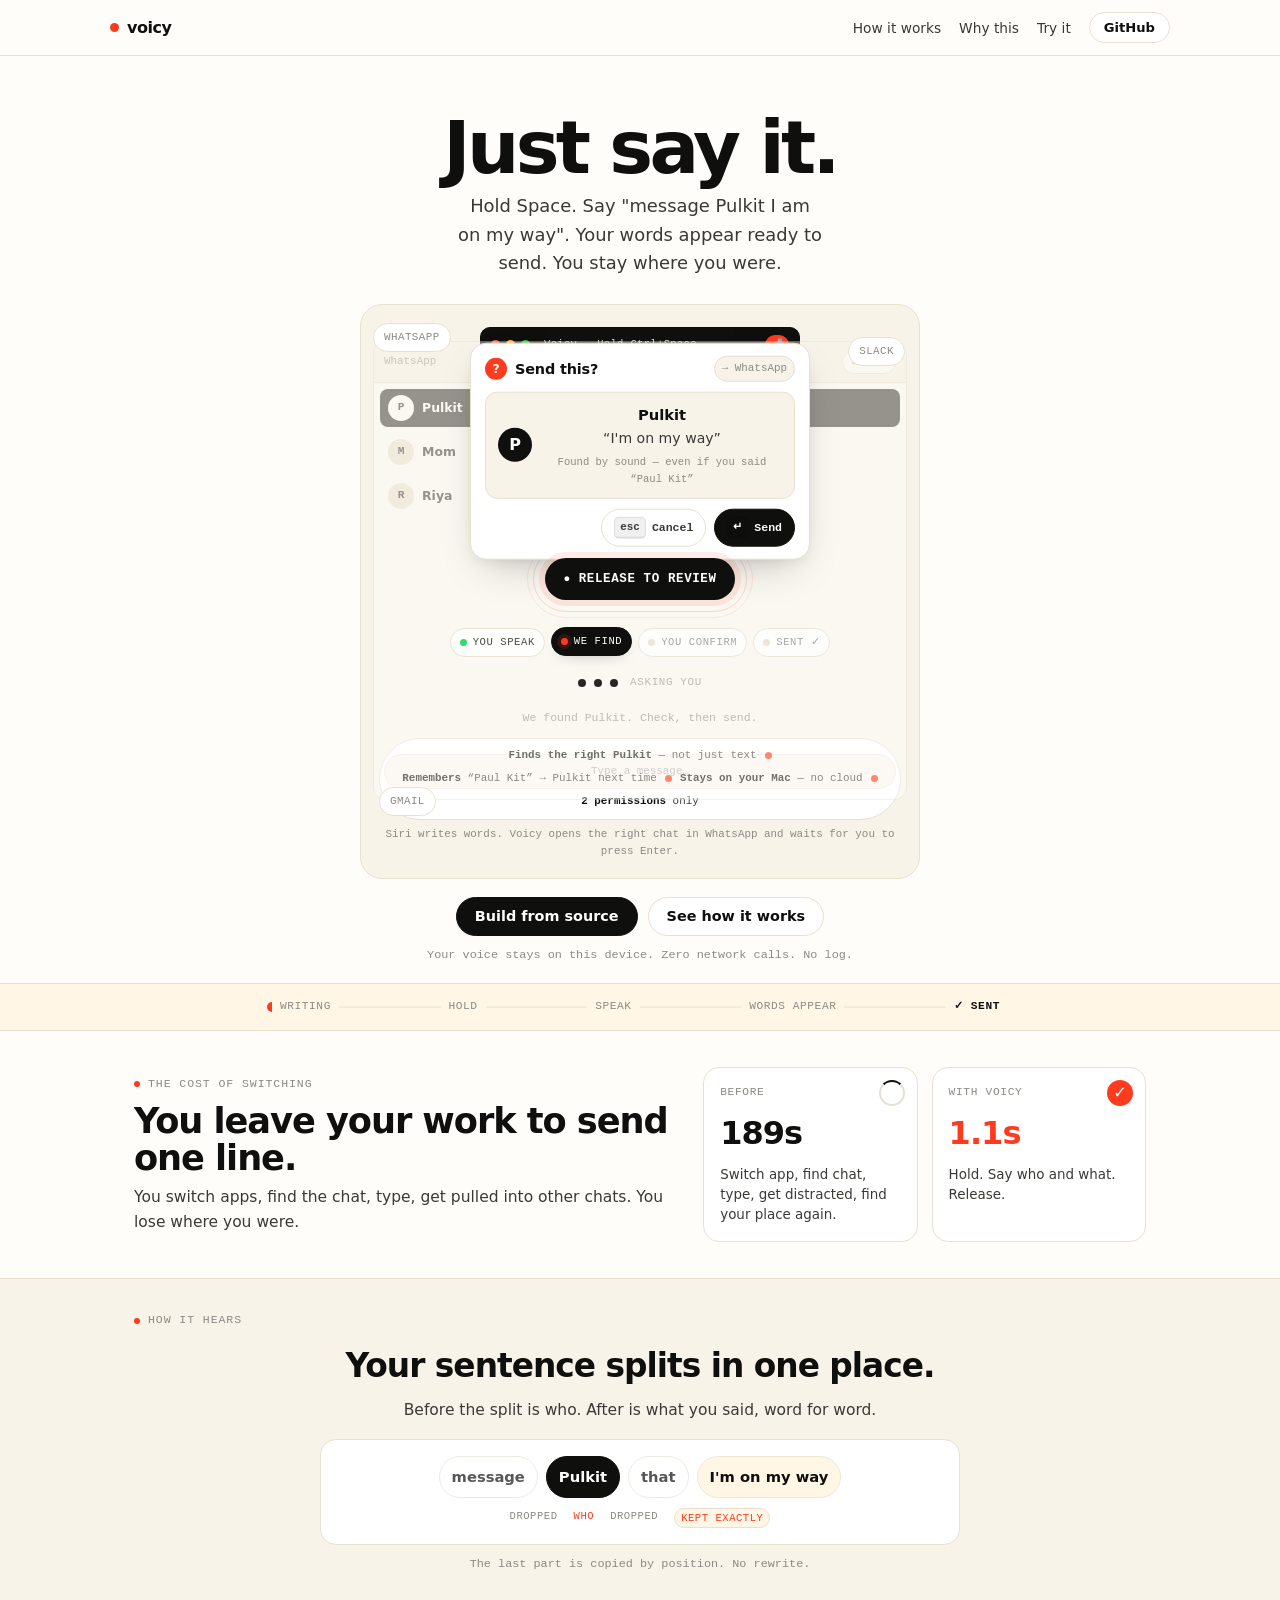
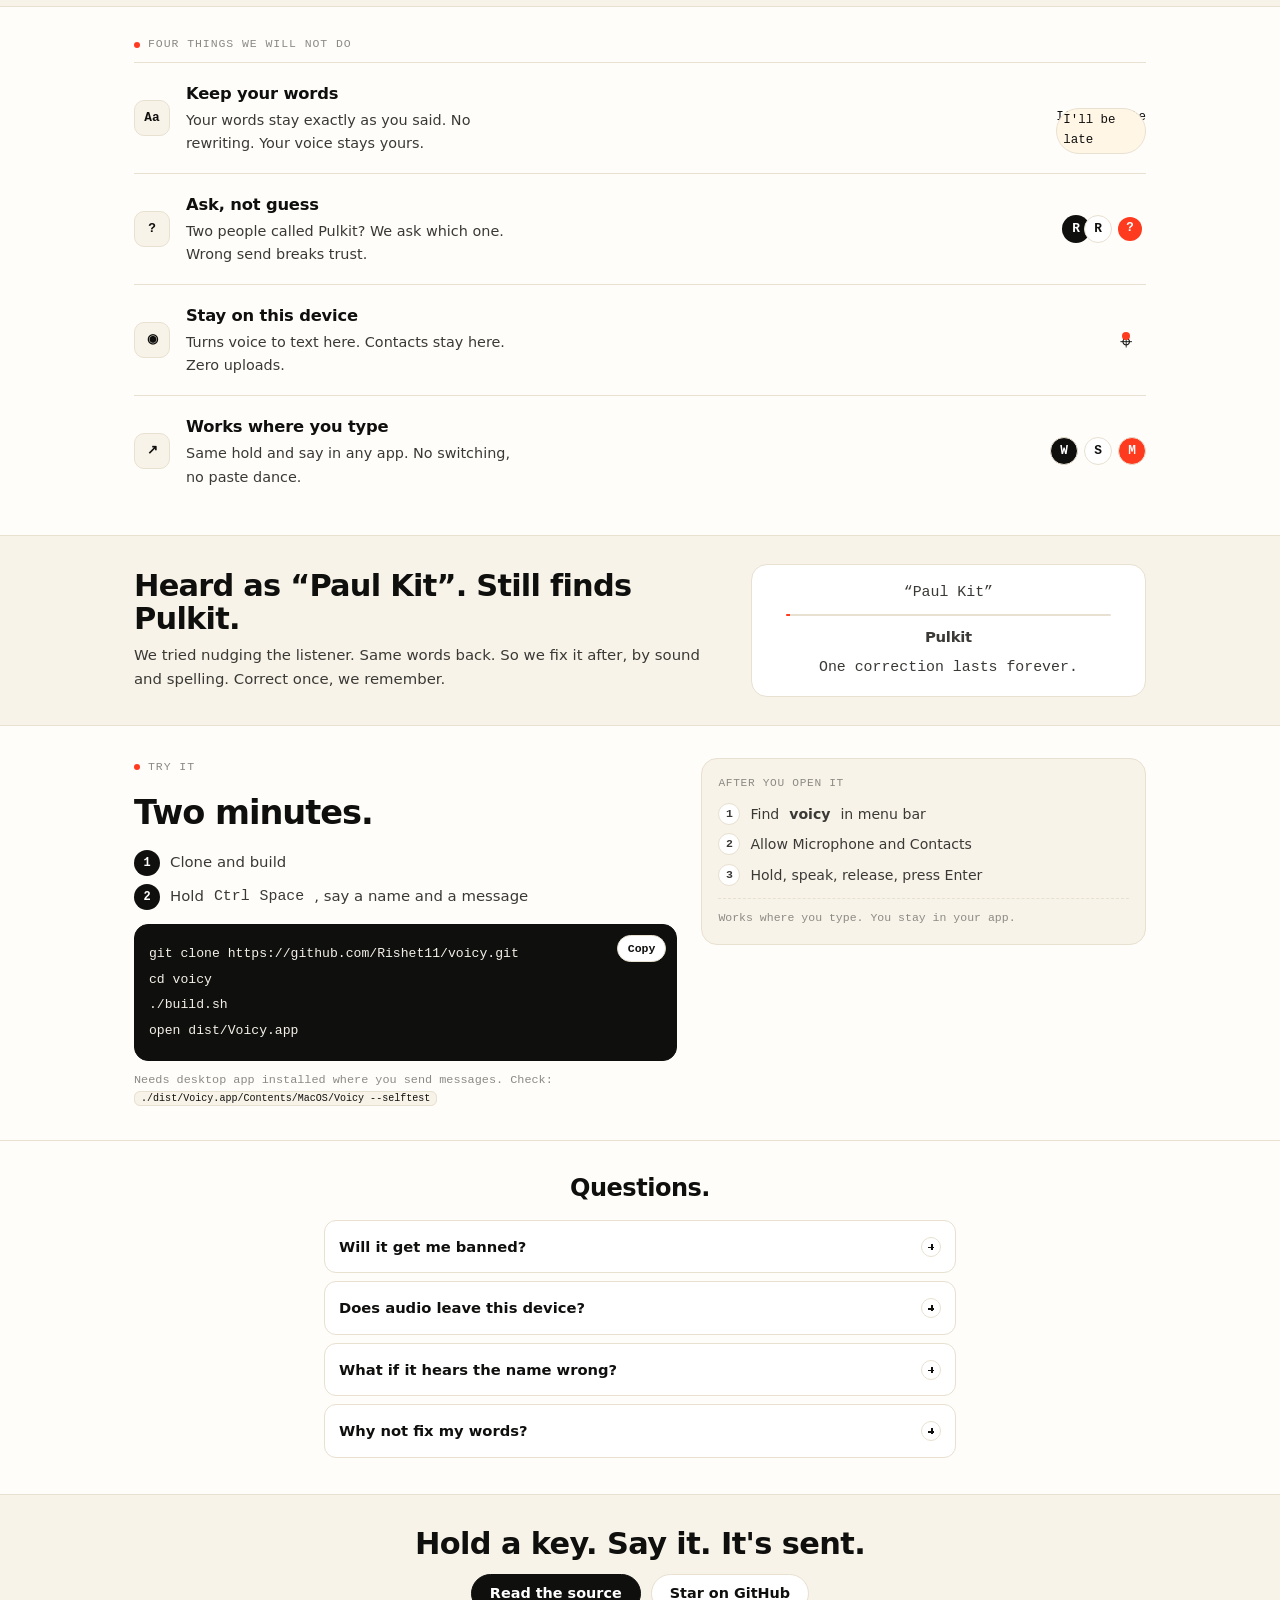
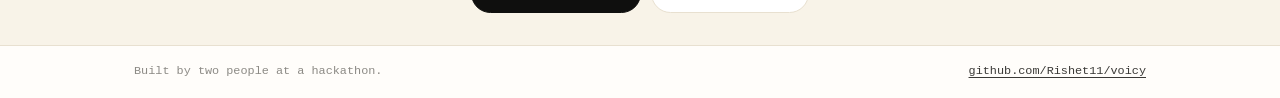
==== commit cfa48f92: "refresh landing page" ====
--- a/landing/index.html
+++ b/landing/index.html
@@ -6,6 +6,18 @@
 <meta name="color-scheme" content="light">
 <title>Voicy - Just say it. It's sent.</title>
 <meta name="description" content="Hold a key, say who it's for and what to say. Your words appear where you send them. Nothing leaves your device.">
+<meta property="og:type" content="website">
+<meta property="og:url" content="https://rishet11.github.io/voicy/">
+<meta property="og:title" content="Voicy — Just say it. It&apos;s sent.">
+<meta property="og:description" content="Hold Space, say &apos;message Pulkit I am on my way&apos;. We find the right chat, you confirm, it&apos;s sent. Voice stays on your Mac. 2 permissions only.">
+<meta property="og:image" content="https://rishet11.github.io/voicy/og-image.png">
+<meta property="og:image:width" content="1200">
+<meta property="og:image:height" content="630">
+<meta property="og:image:alt" content="Voicy — Just say it. Hold Space, say who and what, confirm, sent.">
+<meta name="twitter:card" content="summary_large_image">
+<meta name="twitter:title" content="Voicy — Just say it. It&apos;s sent.">
+<meta name="twitter:description" content="Hold Space, say who it&apos;s for and what to say. We find the chat, you press Enter. Never leaves your Mac.">
+<meta name="twitter:image" content="https://rishet11.github.io/voicy/og-image.png">
 <link rel="stylesheet" href="styles.css?v=orbit3">
 </head>
 <body>
@@ -31,42 +43,99 @@
       <h1 class="hero-h"><span class="w1">Just</span> <span class="w2">say</span> <span class="w3">it.</span></h1>
       <p class="hero-sub">Hold Space. Say "message Pulkit I am on my way". Your words appear ready to send. You stay where you were.</p>
 
-      <div class="stage" aria-label="Voice demo, hold to talk and your words appear">
-        <!-- floating chips that show universal, WhatsApp is one of many, not the only -->
+      <div class="stage flow-stage" id="stage" aria-label="Voice demo: message typed, ask permission, send">
+        <!-- macOS menu bar hint -->
+        <div class="mac-bar" aria-hidden="true">
+          <span class="mac-dot red"></span><span class="mac-dot yellow"></span><span class="mac-dot green"></span>
+          <span class="mac-title">Voicy — Hold Ctrl+Space</span>
+          <span class="mac-mic">🎤</span>
+        </div>
+        <!-- WhatsApp window in background (faint) -->
+        <div class="wa-bg" aria-hidden="true">
+          <div class="wa-head"><span>WhatsApp</span><span class="wa-search">Search</span></div>
+          <div class="wa-list">
+            <div class="wa-row active"><span class="wa-ava">P</span><span>Pulkit <small>tap to chat</small></span></div>
+            <div class="wa-row"><span class="wa-ava">M</span><span>Mom</span></div>
+            <div class="wa-row"><span class="wa-ava">R</span><span>Riya</span></div>
+          </div>
+          <div class="wa-composer">Type a message…</div>
+        </div>
+        <!-- floating chips -->
         <div class="chips" aria-hidden="true">
           <span class="chip c1">WhatsApp</span>
           <span class="chip c2">Slack</span>
           <span class="chip c3">Gmail</span>
         </div>
 
-        <!-- card that types -->
-        <div class="bubble" id="bubble">
-          <div class="bubble-top">
-            <span class="ava">P</span>
-            <div>
-              <p class="to">To <strong>Pulkit</strong></p>
-              <p class="where">Where you were typing</p>
+        <!-- animated flow viewport -->
+        <div class="flow-viewport">
+          <div class="bubble" id="bubble">
+            <div class="bubble-top">
+              <span class="ava" id="ava">P</span>
+              <div>
+                <p class="to">To <strong id="to-name">Pulkit</strong></p>
+                <p class="where" id="bubble-where">Where you were typing</p>
+              </div>
+              <span class="blink" aria-hidden="true"></span>
+              <span class="bubble-badge" id="bubble-badge">listening</span>
             </div>
-            <span class="blink" aria-hidden="true"></span>
+            <p class="typed"><span id="typed-text"></span><span class="cursor">|</span></p>
+            <p class="keys"><kbd>↵</kbd> send · <kbd>esc</kbd> cancel</p>
           </div>
-          <p class="typed"><span id="typed-text"></span><span class="cursor">|</span></p>
-          <p class="keys"><kbd>↵</kbd> send · <kbd>esc</kbd> cancel</p>
-        </div>
-
-        <!-- orb -->
-        <button class="orb" type="button" aria-label="Hold Space to talk">
+          <div class="permission" id="permission" aria-hidden="true">
+            <div class="perm-head">
+              <span class="perm-icon">?</span>
+              <p>Send this?</p>
+              <span class="perm-app">→ WhatsApp</span>
+            </div>
+            <div class="perm-body">
+              <span class="perm-ava">P</span>
+              <div>
+                <p class="perm-to">Pulkit <span class="perm-phone">+91 98*** 4*20</span></p>
+                <p class="perm-msg">“<span id="perm-msg">I'm on my way</span>”</p>
+                <p class="perm-why">Found by sound — even if you said “Paul Kit”</p>
+              </div>
+            </div>
+            <div class="perm-acts">
+              <span class="perm-btn ghost" id="perm-cancel"><kbd>esc</kbd> Cancel</span>
+              <span class="perm-btn solid" id="perm-send"><kbd>↵</kbd> Send</span>
+            </div>
+            <div class="perm-pointer"></div>
+          </div>
+          <div class="sent" id="sent" aria-hidden="true">
+            <div class="sent-check">✓</div>
+            <p class="sent-title">Sent to <strong>Pulkit</strong></p>
+            <p class="sent-sub">WhatsApp · just now</p>
+            <div class="sent-confetti" aria-hidden="true"><span></span><span></span><span></span><span></span><span></span></div>
+          </div>
+          <div class="fly-msg" id="fly-msg" aria-hidden="true">I'm on my way</div>
+        </div>
+        <button class="orb" type="button" aria-label="Hold Space to talk" id="orb">
           <span class="orb-ring"></span>
           <span class="orb-ring r2"></span>
-          <span class="orb-core"><span class="mic" aria-hidden="true">●</span> Hold Space</span>
+          <span class="orb-core" id="orb-core"><span class="mic" aria-hidden="true">●</span> <span id="orb-label">Hold Space</span></span>
         </button>
-
-        <!-- listening indicator, voice not music -->
-        <div class="listen" aria-hidden="true">
+        <div class="flow-steps" aria-hidden="true" id="flow-steps">
+          <span class="fs active" data-step="1"><i></i> you speak</span>
+          <span class="fs" data-step="2"><i></i> we find</span>
+          <span class="fs" data-step="3"><i></i> you confirm</span>
+          <span class="fs" data-step="4"><i></i> sent ✓</span>
+        </div>
+        <div class="listen" aria-hidden="true" id="listen">
           <span></span><span></span><span></span>
-          <p>Listening</p>
-        </div>
-
-        <p class="stage-cap">Release. Glance. Press Enter. You never leave your app.</p>
+          <p id="listen-label">Listening</p>
+        </div>
+        <p class="stage-cap" id="stage-cap">You speak. We find the right person. You confirm. Sent — you never left your app.</p>
+        <div class="trust-line" aria-label="Why this is not dictation">
+          <span><strong>Finds the right Pulkit</strong> — not just text</span>
+          <span class="dot">·</span>
+          <span><strong>Remembers</strong> “Paul Kit” → Pulkit next time</span>
+          <span class="dot">·</span>
+          <span><strong>Stays on your Mac</strong> — no cloud</span>
+          <span class="dot">·</span>
+          <span><strong>2 permissions</strong> only</span>
+        </div>
+        <p class="siri-note">Siri writes words. Voicy opens the right chat in WhatsApp and waits for you to press Enter.</p>
       </div>
 
       <div class="hero-acts">
@@ -272,28 +341,155 @@
 
 <script>
 (function(){
+  // --- full flow: 1 message → 2 ask permission → 3 send → 4 sent (loop) ---
+  var stage = document.getElementById('stage');
   var t = document.getElementById('typed-text');
-  var toEl = document.querySelector('.to strong');
-  var ava = document.querySelector('.ava');
+  var toEl = document.getElementById('to-name');
+  var ava = document.getElementById('ava');
+  var permMsg = document.getElementById('perm-msg');
+  var perm = document.getElementById('permission');
+  var sent = document.getElementById('sent');
+  var fly = document.getElementById('fly-msg');
+  var orbLabel = document.getElementById('orb-label');
+  var orbCore = document.getElementById('orb-core');
+  var listenLabel = document.getElementById('listen-label');
+  var stageCap = document.getElementById('stage-cap');
+  var bubbleWhere = document.getElementById('bubble-where');
+  var bubbleBadge = document.getElementById('bubble-badge');
+  var permSend = document.getElementById('perm-send');
+  var steps = document.querySelectorAll('.fs');
+  var bubble = document.getElementById('bubble');
   var phrases = ["I'm on my way","I'll be late, leaving now","the file is ready","I'm here, come down"];
-  var names = ["Pulkit","Pulkit","Mom","Pulkit"];
+  var names = ["Pulkit","Pulkit","Mom","Riya"];
   var avas = ["P","P","M","R"];
-  var pi=0, ci=0, del=false, el=t;
-  function tick(){
-    var cur = phrases[pi];
-    if(!del){
-      el.textContent = cur.slice(0, ci+1);
-      ci++;
-      if(ci===cur.length){ del=true; setTimeout(tick, 1400); return; }
-      setTimeout(tick, 70);
-    } else {
-      el.textContent = cur.slice(0, ci-1);
-      ci--;
-      if(ci===0){ del=false; pi=(pi+1)%phrases.length; if(toEl) toEl.textContent = names[pi]; if(ava) ava.textContent = avas[pi]; setTimeout(tick, 400); return; }
-      setTimeout(tick, 32);
+  var pi = 0;
+  var state = 0; // 0 typing, 1 ask, 2 sending, 3 sent
+  function setStep(n){
+    steps.forEach(function(s){ s.classList.toggle('active', parseInt(s.dataset.step)===n); s.classList.toggle('done', parseInt(s.dataset.step)<n); });
+    stage.setAttribute('data-state', n);
+  }
+  function setCap(s){ if(stageCap) stageCap.textContent = s; }
+  function typePhrase(idx, cb){
+    var cur = phrases[idx];
+    var ci = 0;
+    var el = t;
+    el.textContent = "";
+    if(toEl) toEl.textContent = names[idx];
+    if(ava) ava.textContent = avas[idx];
+    var permAva = document.querySelector('.perm-ava');
+    if(permAva) permAva.textContent = avas[idx];
+    var permTo = document.querySelector('.perm-to');
+    if(permTo) permTo.textContent = names[idx];
+    if(permMsg) permMsg.textContent = cur;
+    if(fly) fly.textContent = cur;
+    var sentTitle = document.querySelector('.sent-title');
+    if(sentTitle) sentTitle.innerHTML = 'Sent to <strong>'+names[idx]+'</strong>';
+    bubbleWhere.textContent = "Where you were typing";
+    bubbleBadge.textContent = "listening";
+    bubbleBadge.className = "bubble-badge listening";
+    listenLabel.textContent = "Listening";
+    orbLabel.textContent = "Hold Space";
+    orbCore.classList.remove('sending','sent');
+    setCap("You speak. We type where you were.");
+    setStep(1);
+    stage.classList.remove('state-ask','state-sending','state-sent');
+    stage.classList.add('state-typing');
+    perm.classList.remove('show');
+    sent.classList.remove('show');
+    bubble.classList.remove('sending','sent-out');
+    fly.classList.remove('fly');
+    function tick(){
+      if(ci < cur.length){
+        el.textContent = cur.slice(0, ci+1);
+        ci++;
+        setTimeout(tick, 62 + Math.random()*28);
+      } else {
+        setTimeout(cb, 650);
+      }
     }
-  }
-  tick();
+    tick();
+  }
+  function showAsk(cb){
+    stage.classList.remove('state-typing');
+    stage.classList.add('state-ask');
+    setStep(2);
+    bubbleWhere.textContent = "Ready to send";
+    bubbleBadge.textContent = "needs ok";
+    bubbleBadge.className = "bubble-badge ask";
+    listenLabel.textContent = "Asking you";
+    orbLabel.textContent = "Release to review";
+    setCap("We found Pulkit. Check, then send.");
+    perm.classList.add('show');
+    // pulse the Send button hint
+    permSend.classList.add('pulse');
+    setTimeout(function(){ permSend.classList.remove('pulse'); }, 900);
+    setTimeout(cb, 1700);
+  }
+  function doSend(cb){
+    stage.classList.remove('state-ask');
+    stage.classList.add('state-sending');
+    setStep(3);
+    perm.classList.remove('show');
+    bubble.classList.add('sending');
+    orbCore.classList.add('sending');
+    orbLabel.textContent = "Sending…";
+    listenLabel.textContent = "Sending";
+    bubbleBadge.textContent = "sending…";
+    bubbleBadge.className = "bubble-badge sending";
+    setCap("You pressed Enter. Sending.");
+    // fly animation
+    fly.classList.add('fly');
+    permSend.classList.add('pressed');
+    setTimeout(function(){ permSend.classList.remove('pressed'); }, 420);
+    setTimeout(function(){
+      bubble.classList.remove('sending');
+      bubble.classList.add('sent-out');
+      cb();
+    }, 820);
+  }
+  function showSent(cb){
+    stage.classList.remove('state-sending');
+    stage.classList.add('state-sent');
+    setStep(4);
+    sent.classList.add('show');
+    orbCore.classList.remove('sending');
+    orbCore.classList.add('sent');
+    orbLabel.textContent = "✓ Sent";
+    listenLabel.textContent = "Sent ✓";
+    bubbleBadge.textContent = "✓ sent";
+    bubbleBadge.className = "bubble-badge sent";
+    bubbleWhere.textContent = "Back to your work";
+    setCap("Done. You never left your app.");
+    setTimeout(cb, 1900);
+  }
+  function loop(){
+    typePhrase(pi, function(){
+      showAsk(function(){
+        doSend(function(){
+          showSent(function(){
+            // reset and next phrase
+            setTimeout(function(){
+              stage.classList.remove('state-sent','state-ask','state-sending');
+              pi = (pi+1) % phrases.length;
+              loop();
+            }, 420);
+          });
+        });
+      });
+    });
+  }
+  loop();
+  // click orb to advance manually
+  var orb = document.getElementById('orb');
+  if(orb){
+    orb.addEventListener('click', function(){
+      // jump to next state quickly
+      if(stage.classList.contains('state-typing')){
+        // skip typing
+        t.textContent = phrases[pi];
+      }
+    });
+  }
   var nums = document.querySelectorAll('.num');
   var obs = new IntersectionObserver(function(entries){
     entries.forEach(function(e){
--- a/landing/styles.css
+++ b/landing/styles.css
@@ -237,3 +237,98 @@
 @keyframes fillLine{0%{transform:translateX(-100%)}50%{transform:translateX(0)}100%{transform:translateX(100%)}}
 @keyframes moveDot2{0%{left:0}50%{left:100%}100%{left:0}}
 @media(prefers-reduced-motion:reduce){*{animation:none !important;scroll-behavior:auto !important}}
+
+
+/* === full flow stage === */
+.flow-stage .flow-viewport{position:relative;min-height:148px;display:flex;align-items:center;justify-content:center;padding:4px 0 6px}
+.flow-stage .bubble{transition:transform .42s cubic-bezier(.34,1.38,.64,1), opacity .32s, filter .32s, box-shadow .3s}
+.flow-stage.state-typing .bubble{transform:translateY(0) scale(1)}
+.flow-stage.state-ask .bubble{transform:translateY(-6px) scale(.98)}
+.flow-stage.state-sending .bubble.sending{transform:scale(.96);opacity:.9;filter:blur(.3px)}
+.flow-stage.state-sending .bubble.sent-out{transform:translateY(-18px) scale(.92);opacity:0;filter:blur(3px)}
+.bubble-badge{margin-left:auto;font-family:var(--mono);font-size:.62rem;letter-spacing:.06em;text-transform:uppercase;padding:4px 7px;border-radius:999px;border:1px solid var(--line);background:#fff;color:var(--ink3);transition:all .3s}
+.bubble-badge.listening{background:#fff;color:var(--ink3)}
+.bubble-badge.ask{background:var(--cream);color:var(--ink);border-color:var(--line2);animation:badgePulse 1s ease-in-out infinite}
+.bubble-badge.sending{background:var(--ink);color:#fff;border-color:var(--ink);animation:badgePulse 1s ease-in-out infinite}
+.bubble-badge.sent{background:var(--accent2);color:#fff;border-color:var(--accent2)}
+@keyframes badgePulse{0%,100%{transform:scale(1)}50%{transform:scale(1.05)}}
+
+/* permission card */
+.permission{position:absolute;left:50%;top:50%;transform:translate(-50%,-46%) scale(.92);background:#fff;border:1px solid var(--line);border-radius:16px;box-shadow:0 16px 40px -16px rgba(0,0,0,.28), 0 4px 16px -8px rgba(0,0,0,.14);padding:12px 14px;width:92%;max-width:340px;opacity:0;pointer-events:none;transition:all .44s cubic-bezier(.34,1.36,.64,1);z-index:5}
+.permission.show{opacity:1;transform:translate(-50%,-50%) scale(1);pointer-events:auto}
+.perm-head{display:flex;align-items:center;gap:8px;margin-bottom:10px}
+.perm-icon{width:22px;height:22px;border-radius:50%;background:var(--accent2);color:#fff;display:grid;place-items:center;font-weight:800;font-size:.78rem}
+.perm-head p{font-weight:750;font-size:.9rem;letter-spacing:-.01em}
+.perm-app{margin-left:auto;font-family:var(--mono);font-size:.68rem;color:var(--ink3);background:var(--paper2);border:1px solid var(--line);padding:3px 7px;border-radius:999px}
+.perm-body{display:flex;align-items:center;gap:10px;background:var(--paper2);border:1px solid var(--line);border-radius:12px;padding:10px 12px;margin-bottom:10px}
+.perm-ava{width:34px;height:34px;border-radius:50%;background:var(--ink);color:#fff;display:grid;place-items:center;font-weight:750;flex:none}
+.perm-to{font-weight:750;font-size:.92rem}
+.perm-msg{font-size:.88rem;color:var(--ink2);margin-top:1px}
+.perm-acts{display:flex;gap:8px;justify-content:flex-end}
+.perm-btn{font-family:var(--mono);font-size:.72rem;font-weight:700;padding:7px 12px;border-radius:999px;border:1px solid var(--line);display:inline-flex;align-items:center;gap:6px;transition:all .2s}
+.perm-btn kbd{font-family:var(--mono);font-size:.68rem;background:rgba(0,0,0,.06);border:1px solid rgba(0,0,0,.08);border-bottom-width:2px;padding:1px 5px;border-radius:5px}
+.perm-btn.ghost{background:#fff;color:var(--ink2)}
+.perm-btn.solid{background:var(--ink);color:#fff;border-color:var(--ink);box-shadow:0 6px 16px -10px rgba(0,0,0,.4)}
+.perm-btn.solid.pulse{animation:sendPulse .9s ease-in-out 1;box-shadow:0 0 0 0 rgba(17,17,15,.2)}
+.perm-btn.solid.pressed{transform:scale(.93);box-shadow:none}
+.perm-pointer{position:absolute;left:50%;bottom:-7px;width:14px;height:14px;background:#fff;border-right:1px solid var(--line);border-bottom:1px solid var(--line);transform:translateX(-50%) rotate(45deg)}
+@keyframes sendPulse{0%{box-shadow:0 0 0 0 rgba(17,17,15,.28)}50%{box-shadow:0 0 0 10px rgba(17,17,15,0)}100%{box-shadow:0 0 0 0 rgba(17,17,15,0)}}
+
+/* sent card */
+.sent{position:absolute;left:50%;top:50%;transform:translate(-50%,-40%) scale(.92);background:#fff;border:1px solid var(--line);border-radius:16px;padding:14px 16px;text-align:center;box-shadow:0 18px 44px -18px rgba(0,0,0,.26);opacity:0;pointer-events:none;transition:all .46s cubic-bezier(.34,1.38,.64,1);z-index:6;min-width:220px}
+.sent.show{opacity:1;transform:translate(-50%,-50%) scale(1)}
+.sent-check{width:36px;height:36px;border-radius:50%;background:var(--accent2);color:#fff;display:grid;place-items:center;font-weight:800;font-size:1.1rem;margin:0 auto 8px;animation:pop .5s cubic-bezier(.34,1.56,.64,1) .12s both}
+.sent-title{font-weight:800;letter-spacing:-.01em;font-size:.96rem}
+.sent-sub{font-family:var(--mono);font-size:.72rem;color:var(--ink3);margin-top:2px}
+.sent-confetti{position:absolute;inset:0;pointer-events:none;overflow:hidden;border-radius:16px}
+.sent-confetti span{position:absolute;width:6px;height:6px;border-radius:50%;top:-6px;animation:confFall 1s ease-in forwards}
+.sent-confetti span:nth-child(1){left:18%;background:var(--accent2);animation-delay:.05s}
+.sent-confetti span:nth-child(2){left:34%;background:#FFC978;animation-delay:.12s}
+.sent-confetti span:nth-child(3){left:52%;background:var(--ink);animation-delay:.08s}
+.sent-confetti span:nth-child(4){left:68%;background:#7ED957;animation-delay:.16s}
+.sent-confetti span:nth-child(5){left:82%;background:#8EC8FF;animation-delay:.02s}
+@keyframes confFall{0%{transform:translateY(0) rotate(0) scale(1);opacity:1}100%{transform:translateY(78px) rotate(220deg) scale(.8);opacity:0}}
+
+/* fly message */
+.fly-msg{position:absolute;left:50%;top:56%;transform:translate(-50%,-50%);background:var(--ink);color:#fff;font-weight:650;font-size:.88rem;padding:8px 14px;border-radius:999px;box-shadow:0 10px 28px -12px rgba(0,0,0,.5);opacity:0;pointer-events:none;z-index:4;white-space:nowrap}
+.fly-msg.fly{animation:flyToChip 820ms cubic-bezier(.45,0,.55,1) forwards}
+@keyframes flyToChip{0%{opacity:1;transform:translate(-50%,-50%) scale(1)}18%{opacity:1;transform:translate(-50%,-60%) scale(1.02)}100%{opacity:0;transform:translate(72px,-88px) scale(.42) rotate(4deg)}}
+
+/* flow steps + orb reacts */
+.flow-steps{display:flex;gap:6px;justify-content:center;margin:10px auto 8px;flex-wrap:wrap}
+.flow-steps .fs{display:inline-flex;align-items:center;gap:6px;font-family:var(--mono);font-size:.66rem;letter-spacing:.055em;text-transform:uppercase;color:var(--ink3);background:#fff;border:1px solid var(--line);padding:5px 9px;border-radius:999px;transition:all .3s;opacity:.72}
+.flow-steps .fs i{width:7px;height:7px;border-radius:50%;background:var(--line);display:inline-block;transition:all .3s}
+.flow-steps .fs.active{background:var(--ink);color:#fff;border-color:var(--ink);opacity:1;transform:translateY(-1px);box-shadow:0 6px 16px -10px rgba(0,0,0,.4)}
+.flow-steps .fs.active i{background:var(--accent2);box-shadow:0 0 0 4px rgba(255,59,31,.14)}
+.flow-steps .fs.done{opacity:.9;color:var(--ink2)}
+.flow-steps .fs.done i{background:#1DD760}
+.orb-core.sending{background:var(--ink);animation:orbSnd  .7s ease-in-out infinite}
+.orb-core.sent{background:var(--accent2);animation:pop .42s cubic-bezier(.34,1.56,.64,1) both}
+@keyframes orbSnd{0%,100%{transform:scale(1)}50%{transform:scale(1.04)}}
+.flow-stage.state-ask .orb-core{box-shadow:0 0 0 6px rgba(255,59,31,.10)}
+.flow-stage.state-sent .stage-cap{color:var(--accent2);font-weight:600}
+@media(max-width:560px){.permission{width:94%}.flow-viewport{min-height:162px}}
+
+/* macOS UI in hero */
+.mac-bar{display:flex;align-items:center;gap:6px;background:#0F0F0E;color:#F5F1E8;font-family:var(--mono);font-size:.66rem;letter-spacing:.03em;padding:7px 10px;border-radius:10px;margin:0 auto 10px;max-width:320px;justify-content:flex-start;border:1px solid #0F0F0E}
+.mac-dot{width:9px;height:9px;border-radius:50%;display:inline-block}.mac-dot.red{background:#FF5F57}.mac-dot.yellow{background:#FFBD2E}.mac-dot.green{background:#28C840}
+.mac-title{margin-left:8px;opacity:.9}
+.mac-mic{margin-left:auto;background:#FF3B1F;color:#fff;padding:2px 6px;border-radius:999px;font-size:.62rem}
+.wa-bg{position:absolute;inset:36px 12px 78px 12px;background:#fff;border:1px solid var(--line);border-radius:12px;opacity:.42;filter:blur(.2px);pointer-events:none;overflow:hidden;display:flex;flex-direction:column;z-index:0}
+.wa-head{display:flex;justify-content:space-between;align-items:center;padding:8px 10px;background:var(--paper2);border-bottom:1px solid var(--line);font-family:var(--mono);font-size:.68rem;color:var(--ink3)}
+.wa-search{background:#fff;border:1px solid var(--line);padding:3px 8px;border-radius:999px;font-size:.62rem}
+.wa-list{padding:6px;display:flex;flex-direction:column;gap:6px;flex:1}
+.wa-row{display:flex;align-items:center;gap:8px;padding:6px 8px;border-radius:8px;font-size:.78rem;font-weight:600}
+.wa-row.active{background:#0F0F0E;color:#fff}
+.wa-row small{font-weight:400;opacity:.7;margin-left:6px;font-size:.68rem}
+.wa-ava{width:26px;height:26px;border-radius:50%;background:var(--line);display:grid;place-items:center;font-family:var(--mono);font-size:.7rem;font-weight:700}
+.wa-row.active .wa-ava{background:#fff;color:#0F0F0E}
+.wa-composer{margin:6px 10px 10px;padding:8px 10px;border:1px solid var(--line);border-radius:999px;font-family:var(--mono);font-size:.68rem;color:var(--ink3);background:var(--paper2)}
+.flow-viewport{position:relative;z-index:2}
+.perm-phone{font-family:var(--mono);font-size:.68rem;color:var(--ink3);background:var(--paper2);border:1px solid var(--line);padding:2px 6px;border-radius:999px;margin-left:6px;font-weight:500;vertical-align:middle}
+.perm-why{font-family:var(--mono);font-size:.66rem;color:var(--ink3);margin-top:4px}
+.trust-line{display:flex;flex-wrap:wrap;gap:6px 8px;justify-content:center;align-items:center;margin:10px auto 6px;max-width:560px;font-family:var(--mono);font-size:.68rem;color:var(--ink2);background:#fff;border:1px solid var(--line);padding:8px 10px;border-radius:999px}
+.trust-line strong{color:var(--ink);font-weight:700}
+.trust-line .dot{color:var(--line);font-weight:800}
+.siri-note{font-family:var(--mono);font-size:.68rem;color:var(--ink3);text-align:center;margin-top:6px;max-width:520px;margin-inline:auto}
+@media(max-width:600px){.wa-bg{inset:36px 8px 96px 8px}.trust-line{border-radius:14px}}
